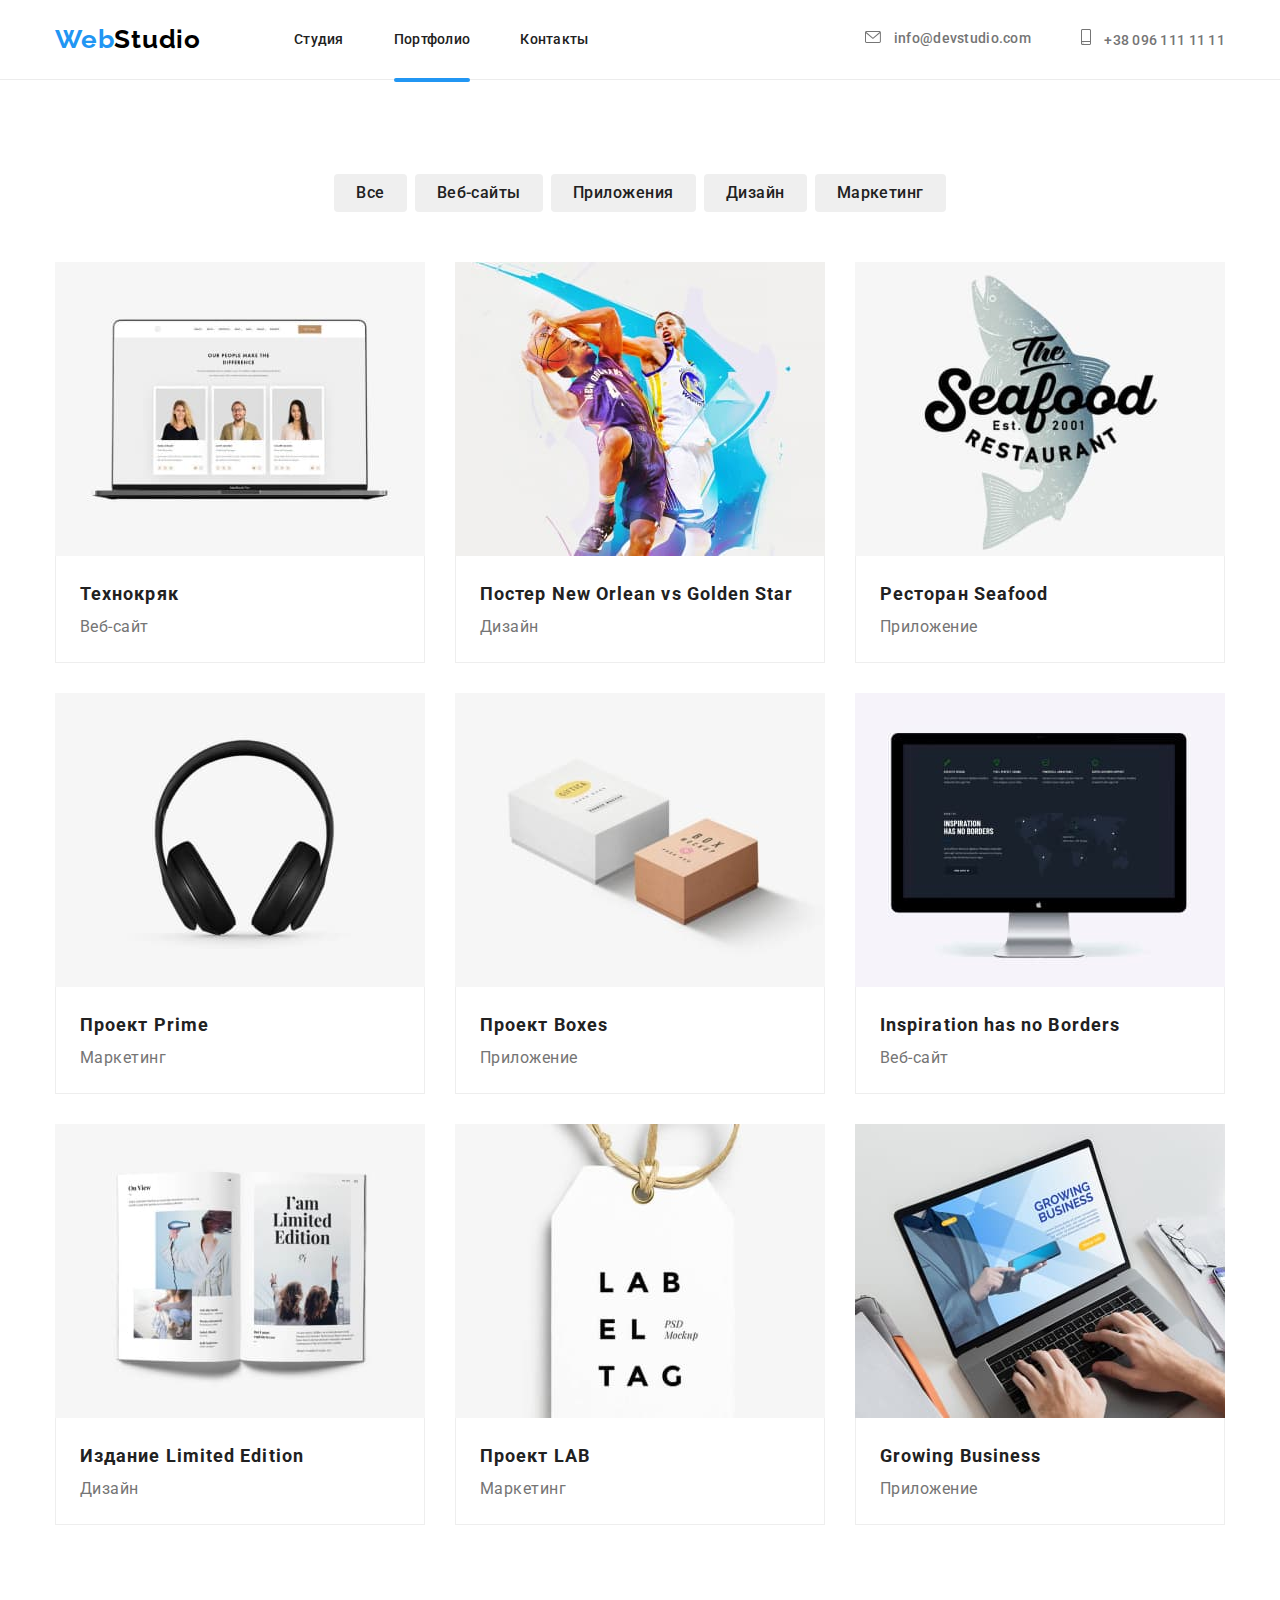
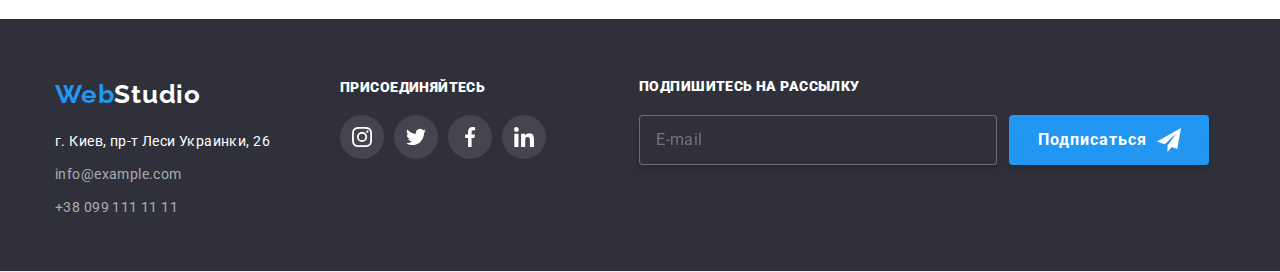
==== portfolio.html @ f4b1c661 "Initial commit" ====
<!DOCTYPE html>
<html lang="ru">
  <head>
    <meta charset="UTF-8" />
    <meta http-equiv="X-UA-Compatible" content="IE=edge" />
    <meta name="viewport" content="width=device-width, initial-scale=1.0" />
    <title>WebStudio | Наши Проекты</title>
    <link
      rel="stylesheet"
      href="https://cdnjs.cloudflare.com/ajax/libs/modern-normalize/1.1.0/modern-normalize.min.css"
    />
    <link rel="preconnect" href="https://fonts.googleapis.com" />
    <link rel="preconnect" href="https://fonts.gstatic.com" crossorigin />
    <link
    href="https://fonts.googleapis.com/css2?family=Raleway:wght@700&family=Roboto:wght@400;500;700;900&display=swap"
    rel="stylesheet"
    />
    <link rel="stylesheet" href="./css/styles.css" />
    <link rel="stylesheet" href="./css/main.min.css" />
  </head>

  <body>
    <header class="section header">
      <div class="container top-header-nav">
        <nav class="header-nav">
          <a href="/" class="logo-black link-item"> <span class="logo-accent">Web</span>Studio</a>
          <ul class="section list header-nav-list">
            <li class="nav-list-item">
              <a href="./index.html" class="nav-list-item-link link-item">Студия</a>
            </li>
            <li class="nav-list-item">
              <a href="./portfolio.html" class="nav-list-item-link link-item current">Портфолио</a>
            </li>
            <li class="nav-list-item">
              <a href="" class="nav-list-item-link link-item">Контакты</a>
            </li>
          </ul>
        </nav>
        <ul class="list header-contact-list">
          <li class="header-contact-list-item">
            <a href="mailto:info@devstudio.com" class="link-item header-contact-info">
              <svg class="header-icon mail" width="16" height="12">
                <use href="./images/icons.svg#icon-mail"></use>
              </svg>
              info@devstudio.com</a
            >
          </li>
          <li class="header-contact-list-item">
            <a href="tel:+380961111111" class="link-item header-contact-info"
              ><svg class="header-icon mail" width="10" height="16">
                <use href="./images/icons.svg#icon-phone"></use>
              </svg>
              +38 096 111 11 11</a
            >
          </li>
        </ul>
      </div>
    </header>

    <main>
      <section class="section portfolio">
        <div class="container">
          <h1 hidden>Наши проекты</h1>
          <ul class="list portfolio-btns-list">
            <li class="portfolio-btns-list-item">
              <button type="button" class="link-item portfolio-bts">Все</button>
            </li>
            <li class="portfolio-btns-list-item">
              <button type="button" class="link-item portfolio-bts">Веб-сайты</button>
            </li>
            <li class="portfolio-btns-list-item">
              <button type="button" class="link-item portfolio-bts">Приложения</button>
            </li>
            <li class="portfolio-btns-list-item">
              <button type="button" class="link-item portfolio-bts">Дизайн</button>
            </li>
            <li class="portfolio-btns-list-item">
              <button type="button" class="link-item portfolio-bts">Маркетинг</button>
            </li>
          </ul>
          <ul class="list portfolio-list">
            <li class="portfolio-list-item">
              <a href="">
                <div class="portfolio-customer-img-container">
                  <img
                    src="./images/portfolio-image/img1.jpg"
                    alt="Веб сайт Технокряк"
                    width="370"
                  />
                  <p class="portfolio-about-customer">
                    Ресурс предлагает комплексные предложения с разным уровнем функционала и
                    сервисов. Все это позволит посетителю получить исчерпывающие сведения о компании
                    или частном лице.
                  </p>
                </div>
                <div class="portfolio-list-text">
                  <p class="portfolio-card-title">Технокряк</p>
                  <p class="portfolio-card-item">Веб-сайт</p>
                </div>
              </a>
            </li>
            <li class="portfolio-list-item">
              <a href="">
                <div class="portfolio-customer-img-container">
                  <img src="./images/portfolio-image/img2.jpg" alt="Дизайн постера" width="370" />
                  <p class="portfolio-about-customer">
                    Lorem ipsum dolor sit amet consectetur adipisicing elit. Fugiat dolorum nesciunt
                    repellendus ex modi laboriosam?
                  </p>
                </div>
                <div class="portfolio-list-text">
                  <p class="portfolio-card-title">Постер New Orlean vs Golden Star</p>
                  <p class="portfolio-card-item">Дизайн</p>
                </div>
              </a>
            </li>
            <li class="portfolio-list-item">
              <a href="">
                <div class="portfolio-customer-img-container">
                  <img
                    src="./images/portfolio-image/img3.jpg"
                    alt="Приложение Seafood"
                    width="370"
                  />
                  <p class="portfolio-about-customer">
                    Lorem ipsum dolor sit amet consectetur adipisicing elit. Fugiat dolorum nesciunt
                    repellendus ex modi laboriosam?
                  </p>
                </div>
                <div class="portfolio-list-text">
                  <p class="portfolio-card-title">Ресторан Seafood</p>
                  <p class="portfolio-card-item">Приложение</p>
                </div>
              </a>
            </li>
            <li class="portfolio-list-item">
              <a href="">
                <div class="portfolio-customer-img-container">
                  <img
                    src="./images/portfolio-image/img4.jpg"
                    alt="Маркетинговое решение для Prime"
                    width="370"
                  />
                  <p class="portfolio-about-customer">
                    Lorem ipsum dolor sit amet consectetur adipisicing elit. Fugiat dolorum nesciunt
                    repellendus ex modi laboriosam?
                  </p>
                </div>
                <div class="portfolio-list-text">
                  <p class="portfolio-card-title">Проект Prime</p>
                  <p class="portfolio-card-item">Маркетинг</p>
                </div>
              </a>
            </li>
            <li class="portfolio-list-item">
              <a href="">
                <div class="portfolio-customer-img-container">
                  <img
                    src="./images/portfolio-image/img5.jpg"
                    alt="Приложение для Boxes"
                    width="370"
                  />
                  <p class="portfolio-about-customer">
                    Lorem ipsum dolor sit amet consectetur adipisicing elit. Fugiat dolorum nesciunt
                    repellendus ex modi laboriosam?
                  </p>
                </div>
                <div class="portfolio-list-text">
                  <p class="portfolio-card-title">Проект Boxes</p>
                  <p class="portfolio-card-item">Приложение</p>
                </div>
              </a>
            </li>
            <li class="portfolio-list-item">
              <a href="">
                <div class="portfolio-customer-img-container">
                  <img
                    src="./images/portfolio-image/img6.jpg"
                    alt="Веб сайт Inspiration has no Borders"
                    width="370"
                  />
                  <p class="portfolio-about-customer">
                    Lorem ipsum dolor sit amet consectetur adipisicing elit. Fugiat dolorum nesciunt
                    repellendus ex modi laboriosam?
                  </p>
                </div>
                <div class="portfolio-list-text">
                  <p class="portfolio-card-title">Inspiration has no Borders</p>
                  <p class="portfolio-card-item">Веб-сайт</p>
                </div>
              </a>
            </li>
            <li class="portfolio-list-item">
              <a href="">
                <div class="portfolio-customer-img-container">
                  <img src="./images/portfolio-image/img7.jpg" alt="Пример дизайна" width="370" />
                  <p class="portfolio-about-customer">
                    Lorem ipsum dolor sit amet consectetur adipisicing elit. Fugiat dolorum nesciunt
                    repellendus ex modi laboriosam?
                  </p>
                </div>
                <div class="portfolio-list-text">
                  <p class="portfolio-card-title">Издание Limited Edition</p>
                  <p class="portfolio-card-item">Дизайн</p>
                </div>
              </a>
            </li>
            <li class="portfolio-list-item">
              <a href="">
                <div class="portfolio-customer-img-container">
                  <img
                    src="./images/portfolio-image/img8.jpg"
                    alt="Маркетинговое решение для LAB"
                    width="370"
                  />
                  <p class="portfolio-about-customer">
                    Lorem ipsum dolor sit amet consectetur adipisicing elit. Fugiat dolorum nesciunt
                    repellendus ex modi laboriosam?
                  </p>
                </div>
                <div class="portfolio-list-text">
                  <p class="portfolio-card-title">Проект LAB</p>
                  <p class="portfolio-card-item">Маркетинг</p>
                </div>
              </a>
            </li>
            <li class="portfolio-list-item">
              <a href="">
                <div class="portfolio-customer-img-container">
                  <img
                    src="./images/portfolio-image/img9.jpg"
                    alt="Образец приложения Growing Business"
                    width="370"
                  />
                  <p class="portfolio-about-customer">
                    Lorem ipsum dolor sit amet consectetur adipisicing elit. Fugiat dolorum nesciunt
                    repellendus ex modi laboriosam?
                  </p>
                </div>
                <div class="portfolio-list-text">
                  <p class="portfolio-card-title">Growing Business</p>
                  <p class="portfolio-card-item">Приложение</p>
                </div>
              </a>
            </li>
          </ul>
        </div>
      </section>
    </main>

    <footer class="section hero-footer-bgc footer">
      <div class="container">
        <div class="footer-top-container">
          <div class="footer-adress-container">
            <a href="./index.html" class="logo-white link-item">
              <span class="logo-accent">Web</span>Studio</a
            >
            <address>
              <ul class="list footer-list">
                <li class="footer-list-item">
                  <a href="https://goo.gl/maps/qaQWtetsvkvFNspj7" class="link-item footer-adress"
                    >г. Киев, пр-т Леси Украинки, 26</a
                  >
                </li>
                <li class="footer-list-item">
                  <a href="mailto:info@example.com" class="link-item footer-contact-info"
                    >info@example.com</a
                  >
                </li>
                <li class="footer-list-item">
                  <a href="tel:++380991111111" class="link-item footer-contact-info"
                    >+38 099 111 11 11</a
                  >
                </li>
              </ul>
            </address>
          </div>
          <div class="footer-social-container">
            <p class="join-us"><strong>Присоединяйтесь</strong></p>
            <ul class="footer-social-link-list">
              <li class="list footer-social">
                <a href=""
                  ><svg class="footer-social-icon" width="20" height="20">
                    <use href="./images/icons.svg#icon-instagram"></use>
                  </svg>
                </a>
              </li>
              <li class="list footer-social">
                <a href=""
                  ><svg class="footer-social-icon" width="20" height="20">
                    <use href="./images/icons.svg#icon-twitter"></use>
                  </svg>
                </a>
              </li>
              <li class="list footer-social">
                <a href=""
                  ><svg class="footer-social-icon" width="20" height="20">
                    <use href="./images/icons.svg#icon-facebook"></use>
                  </svg>
                </a>
              </li>
              <li class="list footer-social">
                <a href=""
                  ><svg class="footer-social-icon" width="20" height="20">
                    <use href="./images/icons.svg#icon-linkedin"></use>
                  </svg>
                </a>
              </li>
            </ul>
          </div>
          <div class="subscribe-container">
            <p class="subscribe-text"><strong>Подпишитесь на рассылку</strong></p>
            <form class="subscribe-form">
              <label for="email"></label>
              <input
                type="email"
                id="email"
                name="email"
                class="email-input"
                autocomplete="on"
                novalidate
                placeholder="E-mail"
              />
              <div class="send-container">
                <button type="submit" class="submit-btn">Подписаться</button>
                <svg width="24" height="24" class="icon-send">
                  <use href="./images/icons.svg#icon-send"></use>
                </svg>
              </div>
            </form>
          </div>
        </div>
      </div>
    </footer>
  </body>
</html>
---- css/styles.css ----
/* палитра цветов */
/* основной светло черный #757575
    черный для заголовков #212121
    акцентный синий #2196F3
    белый #FFFFFF
    Полупрозрачные контакты rgba(255, 255, 255, 0.6)        #FFFFFF99
    hover главной кнопки #188CE8
    hero bgc #2F303A
    Наша корманда bgc #F5F4FA
    */

/* :root {
    --main-color: #757575;
    --secondary-color: #ffffff;
    --section-color: #212121;
    --accent-color: #2196f3;
    --black-color: #000000;
    --footer-contact-color: rgba(255, 255, 255, 0.6);
    --bgc-semiblack: #2f303a;
    --icons-grey: #AFB1B8;
} */

/* h1,
h2,
h3,
h4,
h5,
h6,
ul,
li,
p,
img {
    margin: 0;
    padding: 0;
}

img {
    display: block;
    max-width: 100%;
    height: auto;
}

a {
    text-decoration: none;
}

.list {
    list-style: none;
}

.link-item {
    text-decoration: none;
} */


/* body {
    color: var(--main-color);
    background-color: #ffffff;
    font-family: 'Roboto';
    font-size: 14px;

}


.container {
    width: 1200px;
    padding: 0 15px;
    margin: 0 auto;
} */

/* .logo-accent {
    color: var(--accent-color);
    font-family: 'Raleway';
    font-weight: 700;
    line-height: 1.19;
    letter-spacing: 0.03em;
    font-size: 26px;
}

.logo-black {
    font-family: 'Raleway';
    color: var(--black-color);
    font-weight: 700;
    font-size: 26px;
    line-height: 1.19;
    letter-spacing: 0.03em;
}

.logo-white {
    color: var(--secondary-color);
    font-family: 'Raleway';
    font-weight: 700;
    font-size: 26px;
    line-height: 1.19;
    letter-spacing: 0.03em;
} */



/* .header {
    padding: 24px 0;
    border-bottom: 1px solid #ECECEC;
    margin-left: auto;
    margin-right: auto;
} */

/* .top-header-nav {
    display: flex;
    justify-content: space-between;
    align-items: center;

}

.header-nav {
    display: flex;
    align-items: center;
}

.header-nav-list {
    display: flex;
    margin-left: 93px;
    position: relative;

}

.nav-list-item:not(:first-child) {
    margin-left: 50px;
}

.nav-list-item {
    position: relative;

} */

/* .current::after {
    content: '';
    background: #2196F3;
    border-radius: 2px;
    display: block;
    width: 100%;
    height: 4px;
    position: absolute;
    bottom: -200%;

} */

/* .nav-list-item-link {
    font-weight: 500;
    line-height: 1.14;
    letter-spacing: 0.02em;
    color: var(--section-color);
    padding-top: 32px;
    padding-bottom: 32px;

    transition-property: color;
    transition-duration: 250ms;
    transition-timing-function: cubic-bezier(0.4, 0, 0.2, 1);
}



.nav-list-item-link:hover,
.nav-list-item-link:focus {
    color: var(--accent-color);
} */

/* .header-contact-list {
    display: flex;
}

.header-contact-list-item:not(:first-child) {
    margin-left: 50px;
}


.header-contact-info {
    color: var(--main-color);
    font-weight: 500;
    font-size: 14px;
    line-height: 1.42;
    letter-spacing: 0.02em;
    transition-property: color;
    transition-duration: 250ms;
    transition-timing-function: cubic-bezier(0.4, 0, 0.2, 1);

}


.header-icon {
    margin-right: 10px;
    fill: var(--main-color);
    transition-property: fill;
    transition-duration: 250ms;
    transition-timing-function: cubic-bezier(0.4, 0, 0.2, 1);
}

.header-contact-info:hover,
.header-contact-info:focus {
    color: var(--accent-color);
}

.header-contact-info:hover .header-icon,
.header-contact-info:focus .header-icon {
    fill: var(--accent-color);
} */




/* .footer {
    padding: 60px 0;
    border-bottom: 1px solid #ECECEC;
    margin-left: auto;
    margin-right: auto;
    background-color: var(--bgc-semiblack);
} */

/* .footer-top-container {
    display: flex;

} */


/* .footer-list {
    height: 81px;
    display: flex;
    flex-direction: column;
    justify-content: space-evenly;
    margin-top: 20px;
}

.footer-list-item {
    margin-bottom: 9px;
}

.footer-list-item:last-child {
    margin-bottom: 0;
}

.footer-contact-info {
    color: var(--footer-contact-color);
    line-height: 1.71;
    letter-spacing: 0.03em;
    font-style: normal;
    transition-property: color;
    transition-duration: 250ms;
    transition-timing-function: cubic-bezier(0.4, 0, 0.2, 1);
}

.footer-contact-info:hover,
.footer-contact-info:focus {
    color: var(--accent-color);
    font-style: normal;
}

.footer-adress {
    color: var(--secondary-color);
    line-height: 1.71;
    letter-spacing: 0.03em;
    font-style: normal;
} */



/* .footer-social-container {
    margin-left: 70px;
    display: flex;
    max-height: 80px;
    flex-direction: column;
    justify-content: center;

}

.join-us {
    font-weight: 700;
    font-size: 14px;
    line-height: 16px;
    letter-spacing: 0.03em;
    text-transform: uppercase;
    color: var(--secondary-color);
    margin-bottom: 20px;
}

.footer-social-link-list {
    display: flex;

}

.footer-social {
    margin-right: 10px;
    border-radius: 50%;
    background-color: rgba(255, 255, 255, 0.1);

}

.footer-social:last-child {
    margin-right: 0;
}


.footer-social>a:hover,
.footer-social>a:focus {
    background-color: var(--accent-color);
}

.footer-social>a {
    width: 44px;
    height: 44px;
    display: flex;
    align-items: center;
    justify-content: center;
    border-radius: 50%;
    transition-property: background-color;
    transition-duration: 250ms;
    transition-timing-function: cubic-bezier(0.4, 0, 0.2, 1);
}

.footer-social-icon {
    fill: #ffffff;

} */

/* .subscribe-container {
    margin-left: 93px;

}

.subscribe-text {
    font-weight: 700;
    font-size: 14px;
    line-height: 1.14;
    letter-spacing: 0.03em;
    text-transform: uppercase;
    color: #FFFFFF;
    margin-bottom: 20px;
}


.subscribe-form {
    display: flex;
}


.email-input {
    width: 358px;
    height: 50px;
    padding: 15px 16px;

    border: 1px solid rgba(255, 255, 255, 0.3);
    filter: drop-shadow(0px 4px 4px rgba(0, 0, 0, 0.15));
    border-radius: 4px;
    background-color: #2F303A;

    font-weight: 400;
    font-size: 16px;
    line-height: 1.25;
    display: flex;
    align-items: center;
    letter-spacing: 0.03em;

    color: rgba(255, 255, 255, 0.6);
}

.send-container {
    position: relative;
    margin-left: 12px;
}

.submit-btn {
    width: 200px;
    height: 50px;
    padding: 10px 29px;

    font-weight: 700;
    font-size: 16px;
    line-height: 1.88;
    display: flex;
    align-items: center;
    text-align: center;
    letter-spacing: 0.06em;
    color: #FFFFFF;
    background: #2196F3;
    box-shadow: 0px 4px 4px rgba(0, 0, 0, 0.15);
    border-radius: 4px;
    border: none;
    cursor: pointer;


}

.icon-send {
    position: absolute;
    bottom: 13px;
    right: 28px;
} */




/* Hero section */




/* .hero {
    padding: 200px 0;
    text-align: center;
    background-image: linear-gradient(to bottom, rgba(47, 48, 58, 0.4), rgba(47, 48, 58, 0.4)), url(../images/hero-bg-img.jpg);
    background-repeat: no-repeat;
    background-position: center;
    background-size: cover;
    max-width: 1600px;
    margin-left: auto;
    margin-right: auto;
    background-color: var(--bgc-semiblack);
}

.hero-title {
    max-width: 696px;
    margin: 0 auto;
    color: var(--secondary-color);
    font-weight: 900;
    font-size: 44px;
    line-height: 1.36;
    letter-spacing: 0.06em;
    text-transform: uppercase;
    margin-bottom: 30px;


} */

/* .hero-btn {
    font-family: inherit;
    font-weight: 700;
    font-size: 16px;
    line-height: 1.88;
    display: inline-block;
    letter-spacing: 0.06em;
    color: var(--secondary-color);
    background-color: var(--accent-color);
    cursor: pointer;
    box-shadow: 0px 4px 4px rgba(0, 0, 0, 0.15);
    border-radius: 4px;
    padding: 10px 32px;
    min-width: 200px;
    height: 50px;
    border: 1px solid transparent;
    transition-property: background-color;
    transition-duration: 250ms;
    transition-timing-function: cubic-bezier(0.4, 0, 0.2, 1);

}

.hero-btn:hover,
.hero-btn:focus {
    background-color: #188CE8;
} */




/* FEATURES */




/* .features {
    padding-top: 94px;
    padding-bottom: 94px;

} */

/* .features__list {
    display: flex;

}

.features__item {
    flex-basis: 270px;
    margin-right: 30px;
    margin-left: 0;

}

.features__item:last-child {
    margin-right: 0;
}

.features__item::before {
    content: "";
    display: block;
    height: 120px;
    width: 270px;
    background-color: #F5F4FA;
    border-radius: 4px;
    background-position: center;
    background-repeat: no-repeat;
    margin-bottom: 30px;

}

.features__item:nth-of-type(1)::before {
    background-image: url(../images/features-icons/antenna.svg);

}

.features__item:nth-of-type(2)::before {
    background-image: url(../images/features-icons/clock.svg);

}

.features__item:nth-of-type(3)::before {
    background-image: url(../images/features-icons/diagram.svg);

}

.features__item:nth-of-type(4)::before {
    background-image: url(../images/features-icons/astronaut.svg);

}



.features__title {
    font-weight: 700;
    font-size: 14px;
    line-height: 1.14;
    letter-spacing: 0.03em;
    text-transform: uppercase;
    color: var(--section-color);
    margin-bottom: 10px;
}

.features__text {
    font-size: 14px;
    line-height: 1.71;
    letter-spacing: 0.03em;
    color: var(--main-color);
} */




/*  J O B S  */



/* .jobs {
    padding-bottom: 94px;

} */

/* .jobs__title {
    color: var(--section-color);
    font-weight: 700;
    font-size: 36px;
    line-height: 1.17;
    text-align: center;
    letter-spacing: 0.03em;
    margin-bottom: 50px;

}

.jobs__list {
    display: flex;
    margin-right: -30px;

}

.jobs__item {
    flex-basis: calc(100% / 3 - 30px);
    margin-right: 30px;
    position: relative;

}


.jobs__text {
    position: absolute;
    bottom: 0;

    display: flex;
    align-items: center;
    justify-content: center;
    width: 370px;
    height: 70px;
    background-color: rgba(47, 48, 58, 0.8);

    font-weight: 700;
    font-size: 14px;
    line-height: 1.14;
    text-align: center;
    letter-spacing: 0.03em;
    text-transform: uppercase;
    color: var(--secondary-color);

} */



/* T E A M */




/* .team {
    padding: 94px 0;
    margin-left: auto;
    margin-right: auto;
    background-color: #F5F4FA;
}

.team__title {
    color: var(--section-color);
    font-weight: 700;
    font-size: 36px;
    line-height: 1.17;
    text-align: center;
    letter-spacing: 0.03em;
    margin-bottom: 50px;

}

.team__list {
    display: flex;
    margin-right: -30px;
}

.team__item {
    flex-basis: calc(100% / 4 - 30px);
    margin-right: 30px;

}

.team-card {
    background: var(--secondary-color);
    box-shadow: 0px 1px 3px rgba(0, 0, 0, 0.12), 0px 1px 1px rgba(0, 0, 0, 0.14), 0px 2px 1px rgba(0, 0, 0, 0.2);
    border-radius: 0px 0px 4px 4px;
}

.team-card__text {
    background: var(--secondary-color);
    padding: 30px 0;
}


.team-card__title {
    color: var(--section-color);
    font-weight: 500;
    font-size: 16px;
    line-height: 1.19;
    text-align: center;
    letter-spacing: 0.03em;
    margin-bottom: 10px;

}

.team-card__prof {
    font-size: 16px;
    line-height: 1.19;
    text-align: center;
    letter-spacing: 0.03em;
    color: var(--main-color);
    margin-bottom: 16px;
}



.team-card__list {
    display: flex;
    justify-content: center;

}

.team-card__item {
    margin-right: 10px;

}

.team-card__link {
    width: 44px;
    height: 44px;
    display: flex;
    align-items: center;
    justify-content: center;
    border-radius: 50%;
    transition-property: background-color;
    transition-duration: 250ms;
    transition-timing-function: cubic-bezier(0.4, 0, 0.2, 1);
}

.team-card__item:last-child {
    margin-right: 0;
}

.team-card__link:hover,
.team-card__link:focus {
    background-color: var(--accent-color);
}

.team-card__link:hover .team-card__icon,
.team-card__link:focus .team-card__icon {
    fill: #ffffff;
}

.team-card__icon {
    fill: var(--icons-grey);
    transition-property: fill;
    transition-duration: 250ms;
    transition-timing-function: cubic-bezier(0.4, 0, 0.2, 1);

} */




/* C L I E N T S */



/* .clients {
    text-align: center;
    padding-top: 94px;
    padding-bottom: 94px;
}

.clients__title {
    font-weight: 700;
    font-size: 36px;
    line-height: 1.17;
    text-align: center;
    letter-spacing: 0.03em;
    color: var(--section-color);
    margin-bottom: 50px;
}

.clients__list {
    display: flex;
    margin-right: -30px;
}


.clients__item {
    display: flex;
    flex-basis: calc(100% / 6 - 30px);
    margin-right: 30px;
    height: 92px;

}

.clients__link {

    height: 100%;
    width: 100%;
    border: 1px solid #AFB1B8;
    border-radius: 4px;
    display: flex;
    align-items: center;
    justify-content: center;
    transition-property: border;
    transition-duration: 250ms;
    transition-timing-function: cubic-bezier(0.4, 0, 0.2, 1);
}

.client__icon {
    fill: var(--icons-grey);
    transition-property: fill;
    transition-duration: 250ms;
    transition-timing-function: cubic-bezier(0.4, 0, 0.2, 1);
}

.clients__link:hover .client__icon,
.clients__link:focus .client__icon {
    fill: var(--accent-color);
}

.clients__link:hover,
.clients__link:focus {
    border: 1px solid var(--accent-color);
} */





/* P O R T F O L I O  */





/* .portfolio-bts {
    font-family: inherit;
    font-weight: 500;
    font-size: 16px;
    line-height: 1.62;
    text-align: center;
    letter-spacing: 0.03em;
    color: var(--section-color);
    cursor: pointer;
    padding: 6px 22px;
    border: transparent;
    border-radius: 4px;
    transition-property: background-color, color, box-shadow;
    transition-duration: 250ms;
    transition-timing-function: cubic-bezier(0.4, 0, 0.2, 1);

}


.portfolio-bts:hover,
.portfolio-bts:focus {
    background-color: var(--accent-color);
    box-shadow: 0px 3px 1px rgba(0, 0, 0, 0.1), 0px 1px 2px rgba(0, 0, 0, 0.08), 0px 2px 2px rgba(0, 0, 0, 0.12);
    border-radius: 4px;
    color: var(--secondary-color);
}

.portfolio-card-title {
    font-weight: 700;
    font-size: 18px;
    line-height: 2.0;
    letter-spacing: 0.06em;
    color: var(--section-color);
    text-decoration: none;
}

.portfolio-card-item {
    font-size: 16px;
    line-height: 1.88;
    letter-spacing: 0.03em;
    color: var(--main-color);
    text-decoration: none;

}

.portfolio {
    padding: 94px 0;
}

.portfolio-btns-list {
    display: flex;
    justify-content: center;
    margin-bottom: 50px;
}

.portfolio-btns-list-item {

    margin-left: 8px;
}

.portfolio-btns-list-item:first-child {
    margin-left: 0;
}

.portfolio-list {
    display: flex;
    flex-wrap: wrap;
    margin-left: -30px;

}


.portfolio-list-item {

    flex-basis: calc(100% / 3 - 30px);
    margin-left: 30px;
    margin-bottom: 30px;
    transition-property: box-shadow;
    transition-duration: 250ms;
    transition-timing-function: cubic-bezier(0.4, 0, 0.2, 1);

}

.portfolio-list-item:nth-last-child(-n + 3) {
    margin-bottom: 0;
}

.portfolio-list-item:hover,
.portfolio-list-item:focus {
    box-shadow: 0px 1px 1px rgba(0, 0, 0, 0.12), 0px 4px 4px rgba(0, 0, 0, 0.06), 1px 4px 6px rgba(0, 0, 0, 0.16);

}

.portfolio-list-text {
    padding: 20px 24px;
    border: 1px solid #EEEEEE;
    border-top: transparent;

}


.portfolio-customer-img-container {
    position: relative;
    overflow: hidden;

}

.portfolio-about-customer {
    width: 100%;
    height: 100%;
    font-size: 18px;
    line-height: 1.56;
    letter-spacing: 0.03em;
    color: var(--secondary-color);
    background-color: rgba(33, 150, 243, 0.9);

    position: absolute;
    top: 0;
    left: 0;
    padding: 63px 24px;
    opacity: 0;
    overflow: auto;

    transform: translateY(100%);
    transition-property: transform, opacity;
    transition-duration: 250ms;
    transition-timing-function: cubic-bezier(0.4, 0, 0.2, 1);

}


.portfolio-list-item:hover .portfolio-about-customer,
.portfolio-list-item:focus .portfolio-about-customer {
    transform: translateY(0%);
    opacity: 1;
} */





/*        BACKDROP + MODAL         */


/* .backdrop {
    position: fixed;
    top: 0;
    left: 0;
    width: 100%;
    height: 100%;
    background-color: rgba(0, 0, 0, 0.2);
    transition-property: all;
    transition-duration: 550ms;
    transition-timing-function: cubic-bezier(0.4, 0, 0.2, 1);


}

.backdrop.is-hidden {
    opacity: 0;
    pointer-events: none;
}


.modal {
    position: absolute;
    top: 50%;
    left: 50%;
    transform: translate(-50%, -50%);
    width: 528px;
    height: 581px;
    background-color: #fff;
    box-shadow: 0px 1px 3px rgba(0, 0, 0, 0.12), 0px 1px 1px rgba(0, 0, 0, 0.14), 0px 2px 1px rgba(0, 0, 0, 0.2);
    border-radius: 4px;
    padding: 40px;
    text-align: center;



}

.modal>form {
    text-align: left;
}

.close-btn {
    position: absolute;
    top: 8px;
    right: 8px;

    width: 30px;
    height: 30px;
    display: flex;
    align-items: center;
    justify-content: center;
    cursor: pointer;

    background-color: #fff;
    box-shadow: 0px 1px 3px rgba(0, 0, 0, 0.12), 0px 1px 1px rgba(0, 0, 0, 0.14), 0px 2px 1px rgba(0, 0, 0, 0.2);
    border-radius: 50%;
    border: 1px solid rgba(0, 0, 0, 0.1);
}

.close-btn-icon {

    transition-property: fill;
    transition-duration: 250ms;
    transition-timing-function: cubic-bezier(0.4, 0, 0.2, 1);
}


.close-btn:hover .close-btn-icon,
.close-btn:focus .close-btn-icon {
    fill: var(--accent-color);
}

textarea {
    resize: none;
}

.modal-title {
    font-weight: 700;
    font-size: 20px;
    line-height: 1.15;
    text-align: center;
    letter-spacing: 0.03em;
    color: var(--section-color);
    padding-bottom: 12px;
}

.modal-list {
    position: relative;
    margin-bottom: 10px;
    display: block;

    font-weight: 400;
    font-size: 12px;
    line-height: 1.17;
    letter-spacing: 0.01em;
    color: #757575;
}

.modal-list:last-of-type {
    margin-bottom: 0;
}

.modal-list>label {
    margin-bottom: 4px;
    display: block;
}

.icon-pos {
    display: block;
    position: relative;
    margin-top: 4px;
    height: 40px;
    border: 1px solid rgba(33, 33, 33, 0.2);
    border-radius: 4px;

}


.modal-list input,
.modal-list textarea {
    width: 100%;

    border: 1px solid rgba(33, 33, 33, 0.2);
    border-radius: 4px;

    transition-property: border-color;
    transition-duration: 250ms;
    transition-timing-function: cubic-bezier(0.4, 0, 0.2, 1);
}


.modal-list input {
    height: 40px;
    padding-left: 42px;
    padding-bottom: 12px;
    padding-right: 12px;
    padding-top: 12px;

}

.modal-list textarea {
    height: 120px;
    padding: 12px 16px;


}

.comment-text::placeholder {
    font-weight: 400;
    font-size: 12px;
    line-height: 1.67;
    letter-spacing: 0.01em;
    color: rgba(117, 117, 117, 0.5);

}

.accept {
    margin-bottom: 30px;
    margin-top: 20px;
}

.accept-form {
    width: 100%;
    display: inline-flex;
    align-items: center;
    justify-content: flex-end;

}

.accept-text {
    margin-left: 7px;

    font-weight: 400;
    font-size: 14px;
    line-height: 1.71;
    letter-spacing: 0.03em;
    color: var(--main-color);
}

.accept-text a {
    text-decoration-line: underline;
    color: var(--accent-color);
}


.license-checkbox {
    -webkit-appearance: none;
    -moz-appearance: none;
    appearance: none
}

.license-checkbox:checked+.chechbox-icon-place {
    background-image: url(../images/icon-check.svg);
    outline: none;
    background-size: cover;
}



.chechbox-icon-place {
    display: inline-flex;
    width: 16px;
    height: 15px;

    outline: 2px solid var(--section-color);
    outline-offset: -2px;
    border-radius: 2px;
}



.modal-submit-btn {

    width: 200px;
    height: 50px;
    margin: 0 auto;

    font-weight: 700;
    font-size: 16px;
    line-height: 1.88;
    letter-spacing: 0.06em;
    color: #FFFFFF;

    display: flex;
    align-items: center;
    justify-content: center;


    background-color: var(--accent-color);
    box-shadow: 0px 4px 4px rgba(0, 0, 0, 0.15);
    border-radius: 4px;
    border-color: transparent;

    transition-property: background-color;
    transition-duration: 250ms;
    transition-timing-function: cubic-bezier(0.4, 0, 0.2, 1);

}

.modal-submit-btn:hover,
.modal-submit-btn:focus {
    background-color: #188CE8;
}



.modal-icon {
    position: absolute;
    display: block;
    top: 50%;
    transform: translateY(-50%);
    left: 12px;
    width: 18px;
    height: 18px;

    transition-property: fill;
    transition-duration: 250ms;
    transition-timing-function: cubic-bezier(0.4, 0, 0.2, 1);


}

.modal-list input:focus+.modal-icon,
.modal-list input:active+.modal-icon {
    fill: var(--accent-color);


}

.modal-list input:focus,
.modal-list input:active {
    border: 1px solid var(--accent-color);
    outline: none;

}

.modal-list>textarea:focus,
.modal-list>textarea:active {
    border: 1px solid var(--accent-color);
    outline: none;

} */
---- css/main.min.css ----
h1,h2,h3,h4,h5,h6,ul,li,p,img{margin:0;padding:0}img{display:block;max-width:100%;height:auto}a{text-decoration:none}.list{list-style:none}.link-item{text-decoration:none}:root{--main-color: #757575;--secondary-color: #ffffff;--section-color: #212121;--accent-color: #2196f3;--black-color: #000000;--footer-contact-color: rgba(255, 255, 255, 0.6);--bgc-semiblack: #2f303a;--icons-grey: #AFB1B8}body{color:var(--main-color);background-color:#fff;font-family:"Roboto";font-size:14px}.container{width:1200px;padding:0 15px;margin:0 auto}.current::after{content:"";background:#2196f3;border-radius:2px;display:block;width:100%;height:4px;position:absolute;bottom:-200%}.logo-accent{color:var(--accent-color);font-family:"Raleway";font-weight:700;line-height:1.19;letter-spacing:.03em;font-size:26px}.logo-black{font-family:"Raleway";color:var(--black-color);font-weight:700;font-size:26px;line-height:1.19;letter-spacing:.03em}.logo-white{color:var(--secondary-color);font-family:"Raleway";font-weight:700;font-size:26px;line-height:1.19;letter-spacing:.03em}.header{padding:24px 0;border-bottom:1px solid #ececec;margin-left:auto;margin-right:auto}.top-header-nav{display:-webkit-box;display:-ms-flexbox;display:flex;-webkit-box-pack:justify;-ms-flex-pack:justify;justify-content:space-between;-webkit-box-align:center;-ms-flex-align:center;align-items:center}.header-nav{display:-webkit-box;display:-ms-flexbox;display:flex;-webkit-box-align:center;-ms-flex-align:center;align-items:center}.header-nav-list{display:-webkit-box;display:-ms-flexbox;display:flex;margin-left:93px;position:relative}.nav-list-item{position:relative}.nav-list-item:not(:first-child){margin-left:50px}.nav-list-item-link{font-weight:500;line-height:1.14;letter-spacing:.02em;color:var(--section-color);padding-top:32px;padding-bottom:32px;-webkit-transition-property:color;transition-property:color;-webkit-transition-duration:250ms;transition-duration:250ms;-webkit-transition-timing-function:cubic-bezier(0.4, 0, 0.2, 1);transition-timing-function:cubic-bezier(0.4, 0, 0.2, 1)}.nav-list-item-link:hover,.nav-list-item-link:focus{color:var(--accent-color)}.header-contact-list{display:-webkit-box;display:-ms-flexbox;display:flex}.header-contact-list-item:not(:first-child){margin-left:50px}.header-contact-info{color:var(--main-color);font-weight:500;font-size:14px;line-height:1.42;letter-spacing:.02em;-webkit-transition-property:color;transition-property:color;-webkit-transition-duration:250ms;transition-duration:250ms;-webkit-transition-timing-function:cubic-bezier(0.4, 0, 0.2, 1);transition-timing-function:cubic-bezier(0.4, 0, 0.2, 1)}.header-icon{margin-right:10px;fill:var(--main-color);-webkit-transition-property:fill;transition-property:fill;-webkit-transition-duration:250ms;transition-duration:250ms;-webkit-transition-timing-function:cubic-bezier(0.4, 0, 0.2, 1);transition-timing-function:cubic-bezier(0.4, 0, 0.2, 1)}.header-contact-info:hover,.header-contact-info:focus{color:var(--accent-color)}.header-contact-info:hover:hover .header-icon,.header-contact-info:hover:focus .header-icon,.header-contact-info:focus:hover .header-icon,.header-contact-info:focus:focus .header-icon{fill:var(--accent-color)}.hero{padding:200px 0;text-align:center;background-image:-webkit-gradient(linear, left top, left bottom, from(rgba(47, 48, 58, 0.4)), to(rgba(47, 48, 58, 0.4))),url(../images/hero-bg-img.jpg);background-image:linear-gradient(to bottom, rgba(47, 48, 58, 0.4), rgba(47, 48, 58, 0.4)),url(../images/hero-bg-img.jpg);background-repeat:no-repeat;background-position:center;background-size:cover;max-width:1600px;margin-left:auto;margin-right:auto;background-color:var(--bgc-semiblack)}.hero-title{max-width:696px;margin:0 auto;color:var(--secondary-color);font-weight:900;font-size:44px;line-height:1.36;letter-spacing:.06em;text-transform:uppercase;margin-bottom:30px}.hero-btn{font-family:inherit;font-weight:700;font-size:16px;line-height:1.88;display:inline-block;letter-spacing:.06em;color:var(--secondary-color);background-color:var(--accent-color);cursor:pointer;-webkit-box-shadow:0px 4px 4px rgba(0,0,0,.15);box-shadow:0px 4px 4px rgba(0,0,0,.15);border-radius:4px;padding:10px 32px;min-width:200px;height:50px;border:1px solid rgba(0,0,0,0);-webkit-transition-property:background-color;transition-property:background-color;-webkit-transition-duration:250ms;transition-duration:250ms;-webkit-transition-timing-function:cubic-bezier(0.4, 0, 0.2, 1);transition-timing-function:cubic-bezier(0.4, 0, 0.2, 1)}.hero-btn:hover,.hero-btn:focus{background-color:#188ce8}.features{padding-top:94px;padding-bottom:94px}.features__list{display:-webkit-box;display:-ms-flexbox;display:flex}.features__item{-ms-flex-preferred-size:270px;flex-basis:270px;margin-right:30px;margin-left:0}.features__item:last-child{margin-right:0}.features__item::before{content:"";display:block;height:120px;width:270px;background-color:#f5f4fa;border-radius:4px;background-position:center;background-repeat:no-repeat;margin-bottom:30px}.features__item:nth-of-type(1)::before{background-image:url(../images/features-icons/antenna.svg)}.features__item:nth-of-type(2)::before{background-image:url(../images/features-icons/clock.svg)}.features__item:nth-of-type(3)::before{background-image:url(../images/features-icons/diagram.svg)}.features__item:nth-of-type(4)::before{background-image:url(../images/features-icons/astronaut.svg)}.features__title{font-weight:700;font-size:14px;line-height:1.14;letter-spacing:.03em;text-transform:uppercase;color:var(--section-color);margin-bottom:10px}.features__text{font-size:14px;line-height:1.71;letter-spacing:.03em;color:var(--main-color)}.jobs{padding-bottom:94px}.jobs__title{color:var(--section-color);font-weight:700;font-size:36px;line-height:1.17;text-align:center;letter-spacing:.03em;margin-bottom:50px}.jobs__list{display:-webkit-box;display:-ms-flexbox;display:flex;margin-right:-30px}.jobs__item{-ms-flex-preferred-size:calc(33.3333333333% - 30px);flex-basis:calc(33.3333333333% - 30px);margin-right:30px;position:relative}.jobs__text{position:absolute;bottom:0;display:-webkit-box;display:-ms-flexbox;display:flex;-webkit-box-align:center;-ms-flex-align:center;align-items:center;-webkit-box-pack:center;-ms-flex-pack:center;justify-content:center;width:370px;height:70px;background-color:rgba(47,48,58,.8);font-weight:700;font-size:14px;line-height:1.14;text-align:center;letter-spacing:.03em;text-transform:uppercase;color:var(--secondary-color)}.team{padding:94px 0;margin-left:auto;margin-right:auto;background-color:#f5f4fa}.team__title{color:var(--section-color);font-weight:700;font-size:36px;line-height:1.17;text-align:center;letter-spacing:.03em;margin-bottom:50px}.team__list{display:-webkit-box;display:-ms-flexbox;display:flex;margin-right:-30px}.team__item{-ms-flex-preferred-size:calc(25% - 30px);flex-basis:calc(25% - 30px);margin-right:30px}.team-card{background:var(--secondary-color);-webkit-box-shadow:0px 1px 3px rgba(0,0,0,.12),0px 1px 1px rgba(0,0,0,.14),0px 2px 1px rgba(0,0,0,.2);box-shadow:0px 1px 3px rgba(0,0,0,.12),0px 1px 1px rgba(0,0,0,.14),0px 2px 1px rgba(0,0,0,.2);border-radius:0px 0px 4px 4px}.team-card__text{background:var(--secondary-color);padding:30px 0}.team-card__title{color:var(--section-color);font-weight:500;font-size:16px;line-height:1.19;text-align:center;letter-spacing:.03em;margin-bottom:10px}.team-card__prof{font-size:16px;line-height:1.19;text-align:center;letter-spacing:.03em;color:var(--main-color);margin-bottom:16px}.team-card__list{display:-webkit-box;display:-ms-flexbox;display:flex;-webkit-box-pack:center;-ms-flex-pack:center;justify-content:center}.team-card__item{margin-right:10px}.team-card__item:last-child{margin-right:0}.team-card__link{width:44px;height:44px;display:-webkit-box;display:-ms-flexbox;display:flex;-webkit-box-align:center;-ms-flex-align:center;align-items:center;-webkit-box-pack:center;-ms-flex-pack:center;justify-content:center;border-radius:50%;-webkit-transition-property:background-color;transition-property:background-color;-webkit-transition-duration:250ms;transition-duration:250ms;-webkit-transition-timing-function:cubic-bezier(0.4, 0, 0.2, 1);transition-timing-function:cubic-bezier(0.4, 0, 0.2, 1)}.team-card__link:hover,.team-card__link:focus{background-color:var(--accent-color)}.team-card__icon{fill:var(--icons-grey);-webkit-transition-property:fill;transition-property:fill;-webkit-transition-duration:250ms;transition-duration:250ms;-webkit-transition-timing-function:cubic-bezier(0.4, 0, 0.2, 1);transition-timing-function:cubic-bezier(0.4, 0, 0.2, 1)}.team-card__link:hover .team-card__icon,.team-card__link:focus .team-card__icon{fill:#fff}.clients{text-align:center;padding-top:94px;padding-bottom:94px}.clients__title{font-weight:700;font-size:36px;line-height:1.17;text-align:center;letter-spacing:.03em;color:var(--section-color);margin-bottom:50px}.clients__list{display:-webkit-box;display:-ms-flexbox;display:flex;margin-right:-30px}.clients__item{display:-webkit-box;display:-ms-flexbox;display:flex;-ms-flex-preferred-size:calc(16.6666666667% - 30px);flex-basis:calc(16.6666666667% - 30px);margin-right:30px;height:92px}.clients__link{height:100%;width:100%;border:1px solid #afb1b8;border-radius:4px;display:-webkit-box;display:-ms-flexbox;display:flex;-webkit-box-align:center;-ms-flex-align:center;align-items:center;-webkit-box-pack:center;-ms-flex-pack:center;justify-content:center;-webkit-transition-property:border;transition-property:border;-webkit-transition-duration:250ms;transition-duration:250ms;-webkit-transition-timing-function:cubic-bezier(0.4, 0, 0.2, 1);transition-timing-function:cubic-bezier(0.4, 0, 0.2, 1)}.clients__link:hover,.clients__link:focus{border:1px solid var(--accent-color)}.client__icon{fill:var(--icons-grey);-webkit-transition-property:fill;transition-property:fill;-webkit-transition-duration:250ms;transition-duration:250ms;-webkit-transition-timing-function:cubic-bezier(0.4, 0, 0.2, 1);transition-timing-function:cubic-bezier(0.4, 0, 0.2, 1)}.clients__link:hover .client__icon,.clients__link:focus .client__icon{fill:var(--accent-color)}.footer{padding:60px 0;border-bottom:1px solid #ececec;margin-left:auto;margin-right:auto;background-color:var(--bgc-semiblack)}.footer-top-container{display:-webkit-box;display:-ms-flexbox;display:flex}.footer-list{height:81px;display:-webkit-box;display:-ms-flexbox;display:flex;-webkit-box-orient:vertical;-webkit-box-direction:normal;-ms-flex-direction:column;flex-direction:column;-webkit-box-pack:space-evenly;-ms-flex-pack:space-evenly;justify-content:space-evenly;margin-top:20px}.footer-list-item{margin-bottom:9px}.footer-list-item:last-child{margin-bottom:0}.footer-contact-info{color:var(--footer-contact-color);line-height:1.71;letter-spacing:.03em;font-style:normal;-webkit-transition-property:color;transition-property:color;-webkit-transition-duration:250ms;transition-duration:250ms;-webkit-transition-timing-function:cubic-bezier(0.4, 0, 0.2, 1);transition-timing-function:cubic-bezier(0.4, 0, 0.2, 1)}.footer-contact-info:hover,.footer-contact-info:focus{color:var(--accent-color);font-style:normal}.footer-adress{color:var(--secondary-color);line-height:1.71;letter-spacing:.03em;font-style:normal}.footer-social-container{margin-left:70px;display:-webkit-box;display:-ms-flexbox;display:flex;max-height:80px;-webkit-box-orient:vertical;-webkit-box-direction:normal;-ms-flex-direction:column;flex-direction:column;-webkit-box-pack:center;-ms-flex-pack:center;justify-content:center}.join-us{font-weight:700;font-size:14px;line-height:16px;letter-spacing:.03em;text-transform:uppercase;color:var(--secondary-color);margin-bottom:20px}.footer-social-link-list{display:-webkit-box;display:-ms-flexbox;display:flex}.footer-social{margin-right:10px;border-radius:50%;background-color:rgba(255,255,255,.1)}.footer-social:last-child{margin-right:0}.footer-social>a:hover,.footer-social>a:focus{background-color:var(--accent-color)}.footer-social>a{width:44px;height:44px;display:-webkit-box;display:-ms-flexbox;display:flex;-webkit-box-align:center;-ms-flex-align:center;align-items:center;-webkit-box-pack:center;-ms-flex-pack:center;justify-content:center;border-radius:50%;-webkit-transition-property:background-color;transition-property:background-color;-webkit-transition-duration:250ms;transition-duration:250ms;-webkit-transition-timing-function:cubic-bezier(0.4, 0, 0.2, 1);transition-timing-function:cubic-bezier(0.4, 0, 0.2, 1)}.footer-social-icon{fill:#fff}.subscribe-container{margin-left:93px}.subscribe-text{font-weight:700;font-size:14px;line-height:1.14;letter-spacing:.03em;text-transform:uppercase;color:#fff;margin-bottom:20px}.subscribe-form{display:-webkit-box;display:-ms-flexbox;display:flex}.email-input{width:358px;height:50px;padding:15px 16px;border:1px solid rgba(255,255,255,.3);-webkit-filter:drop-shadow(0px 4px 4px rgba(0, 0, 0, 0.15));filter:drop-shadow(0px 4px 4px rgba(0, 0, 0, 0.15));border-radius:4px;background-color:#2f303a;font-weight:400;font-size:16px;line-height:1.25;display:-webkit-box;display:-ms-flexbox;display:flex;-webkit-box-align:center;-ms-flex-align:center;align-items:center;letter-spacing:.03em;color:rgba(255,255,255,.6)}.send-container{position:relative;margin-left:12px}.submit-btn{width:200px;height:50px;padding:10px 29px;font-weight:700;font-size:16px;line-height:1.88;display:-webkit-box;display:-ms-flexbox;display:flex;-webkit-box-align:center;-ms-flex-align:center;align-items:center;text-align:center;letter-spacing:.06em;color:#fff;background:#2196f3;-webkit-box-shadow:0px 4px 4px rgba(0,0,0,.15);box-shadow:0px 4px 4px rgba(0,0,0,.15);border-radius:4px;border:none;cursor:pointer}.icon-send{position:absolute;bottom:13px;right:28px}.portfolio{padding:94px 0}.portfolio-btns-list{display:-webkit-box;display:-ms-flexbox;display:flex;-webkit-box-pack:center;-ms-flex-pack:center;justify-content:center;margin-bottom:50px}.portfolio-btns-list-item{margin-left:8px}.portfolio-btns-list-item:first-child{margin-left:0}.portfolio-bts{font-family:inherit;font-weight:500;font-size:16px;line-height:1.62;text-align:center;letter-spacing:.03em;color:var(--section-color);cursor:pointer;padding:6px 22px;border:rgba(0,0,0,0);border-radius:4px;-webkit-transition-property:background-color,color,-webkit-box-shadow;transition-property:background-color,color,-webkit-box-shadow;transition-property:background-color,color,box-shadow;transition-property:background-color,color,box-shadow,-webkit-box-shadow;-webkit-transition-duration:250ms;transition-duration:250ms;-webkit-transition-timing-function:cubic-bezier(0.4, 0, 0.2, 1);transition-timing-function:cubic-bezier(0.4, 0, 0.2, 1)}.portfolio-bts:hover,.portfolio-bts:focus{background-color:var(--accent-color);-webkit-box-shadow:0px 3px 1px rgba(0,0,0,.1),0px 1px 2px rgba(0,0,0,.08),0px 2px 2px rgba(0,0,0,.12);box-shadow:0px 3px 1px rgba(0,0,0,.1),0px 1px 2px rgba(0,0,0,.08),0px 2px 2px rgba(0,0,0,.12);border-radius:4px;color:var(--secondary-color)}.portfolio-card-title{font-weight:700;font-size:18px;line-height:2;letter-spacing:.06em;color:var(--section-color);text-decoration:none}.portfolio-card-item{font-size:16px;line-height:1.88;letter-spacing:.03em;color:var(--main-color);text-decoration:none}.portfolio-list{display:-webkit-box;display:-ms-flexbox;display:flex;-ms-flex-wrap:wrap;flex-wrap:wrap;margin-left:-30px}.portfolio-list-item{-ms-flex-preferred-size:calc(33.3333333333% - 30px);flex-basis:calc(33.3333333333% - 30px);margin-left:30px;margin-bottom:30px;-webkit-transition-property:-webkit-box-shadow;transition-property:-webkit-box-shadow;transition-property:box-shadow;transition-property:box-shadow, -webkit-box-shadow;-webkit-transition-duration:250ms;transition-duration:250ms;-webkit-transition-timing-function:cubic-bezier(0.4, 0, 0.2, 1);transition-timing-function:cubic-bezier(0.4, 0, 0.2, 1)}.portfolio-list-item:nth-last-child(-n+3){margin-bottom:0}.portfolio-list-item:hover,.portfolio-list-item:focus{-webkit-box-shadow:0px 1px 1px rgba(0,0,0,.12),0px 4px 4px rgba(0,0,0,.06),1px 4px 6px rgba(0,0,0,.16);box-shadow:0px 1px 1px rgba(0,0,0,.12),0px 4px 4px rgba(0,0,0,.06),1px 4px 6px rgba(0,0,0,.16)}.portfolio-list-text{padding:20px 24px;border:1px solid #eee;border-top:rgba(0,0,0,0)}.portfolio-customer-img-container{position:relative;overflow:hidden}.portfolio-about-customer{width:100%;height:100%;font-size:18px;line-height:1.56;letter-spacing:.03em;color:var(--secondary-color);background-color:rgba(33,150,243,.9);position:absolute;top:0;left:0;padding:63px 24px;opacity:0;overflow:auto;-webkit-transform:translateY(100%);transform:translateY(100%);-webkit-transition-property:opacity,-webkit-transform;transition-property:opacity,-webkit-transform;transition-property:transform,opacity;transition-property:transform,opacity,-webkit-transform;-webkit-transition-duration:250ms;transition-duration:250ms;-webkit-transition-timing-function:cubic-bezier(0.4, 0, 0.2, 1);transition-timing-function:cubic-bezier(0.4, 0, 0.2, 1)}.portfolio-list-item:hover .portfolio-about-customer,.portfolio-list-item:focus .portfolio-about-customer{-webkit-transform:translateY(0%);transform:translateY(0%);opacity:1}.backdrop{position:fixed;top:0;left:0;width:100%;height:100%;background-color:rgba(0,0,0,.2);-webkit-transition-property:all;transition-property:all;-webkit-transition-duration:550ms;transition-duration:550ms;-webkit-transition-timing-function:cubic-bezier(0.4, 0, 0.2, 1);transition-timing-function:cubic-bezier(0.4, 0, 0.2, 1)}.backdrop.is-hidden{opacity:0;pointer-events:none}.modal{position:absolute;top:50%;left:50%;-webkit-transform:translate(-50%, -50%);transform:translate(-50%, -50%);width:528px;height:581px;background-color:#fff;-webkit-box-shadow:0px 1px 3px rgba(0,0,0,.12),0px 1px 1px rgba(0,0,0,.14),0px 2px 1px rgba(0,0,0,.2);box-shadow:0px 1px 3px rgba(0,0,0,.12),0px 1px 1px rgba(0,0,0,.14),0px 2px 1px rgba(0,0,0,.2);border-radius:4px;padding:40px;text-align:center}.modal>form{text-align:left}.close-btn{position:absolute;top:8px;right:8px;width:30px;height:30px;display:-webkit-box;display:-ms-flexbox;display:flex;-webkit-box-align:center;-ms-flex-align:center;align-items:center;-webkit-box-pack:center;-ms-flex-pack:center;justify-content:center;cursor:pointer;background-color:#fff;-webkit-box-shadow:0px 1px 3px rgba(0,0,0,.12),0px 1px 1px rgba(0,0,0,.14),0px 2px 1px rgba(0,0,0,.2);box-shadow:0px 1px 3px rgba(0,0,0,.12),0px 1px 1px rgba(0,0,0,.14),0px 2px 1px rgba(0,0,0,.2);border-radius:50%;border:1px solid rgba(0,0,0,.1)}.close-btn-icon{-webkit-transition-property:fill;transition-property:fill;-webkit-transition-duration:250ms;transition-duration:250ms;-webkit-transition-timing-function:cubic-bezier(0.4, 0, 0.2, 1);transition-timing-function:cubic-bezier(0.4, 0, 0.2, 1)}.close-btn:hover .close-btn-icon,.close-btn:focus .close-btn-icon{fill:var(--accent-color)}textarea{resize:none}.modal-title{font-weight:700;font-size:20px;line-height:1.15;text-align:center;letter-spacing:.03em;color:var(--section-color);padding-bottom:12px}.modal-list{position:relative;margin-bottom:10px;display:block;font-weight:400;font-size:12px;line-height:1.17;letter-spacing:.01em;color:#757575}.modal-list:last-of-type{margin-bottom:0}.modal-list>label{margin-bottom:4px;display:block}.icon-pos{display:block;position:relative;margin-top:4px;height:40px;border:1px solid rgba(33,33,33,.2);border-radius:4px}.modal-list input,.modal-list textarea{width:100%;border:1px solid rgba(33,33,33,.2);border-radius:4px;-webkit-transition-property:border-color;transition-property:border-color;-webkit-transition-duration:250ms;transition-duration:250ms;-webkit-transition-timing-function:cubic-bezier(0.4, 0, 0.2, 1);transition-timing-function:cubic-bezier(0.4, 0, 0.2, 1)}.modal-list input{height:40px;padding-left:42px;padding-bottom:12px;padding-right:12px;padding-top:12px}.modal-list textarea{height:120px;padding:12px 16px}.comment-text::-webkit-input-placeholder{font-weight:400;font-size:12px;line-height:1.67;letter-spacing:.01em;color:rgba(117,117,117,.5)}.comment-text::-moz-placeholder{font-weight:400;font-size:12px;line-height:1.67;letter-spacing:.01em;color:rgba(117,117,117,.5)}.comment-text:-ms-input-placeholder{font-weight:400;font-size:12px;line-height:1.67;letter-spacing:.01em;color:rgba(117,117,117,.5)}.comment-text::-ms-input-placeholder{font-weight:400;font-size:12px;line-height:1.67;letter-spacing:.01em;color:rgba(117,117,117,.5)}.comment-text::placeholder{font-weight:400;font-size:12px;line-height:1.67;letter-spacing:.01em;color:rgba(117,117,117,.5)}.accept{margin-bottom:30px;margin-top:20px}.accept-form{width:100%;display:-webkit-inline-box;display:-ms-inline-flexbox;display:inline-flex;-webkit-box-align:center;-ms-flex-align:center;align-items:center;-webkit-box-pack:end;-ms-flex-pack:end;justify-content:flex-end}.accept-text{margin-left:7px;font-weight:400;font-size:14px;line-height:1.71;letter-spacing:.03em;color:var(--main-color)}.accept-text a{-webkit-text-decoration-line:underline;text-decoration-line:underline;color:var(--accent-color)}.license-checkbox{-webkit-appearance:none;-moz-appearance:none;appearance:none}.license-checkbox:checked+.chechbox-icon-place{background-image:url(../images/icon-check.svg);outline:none;background-size:cover}.chechbox-icon-place{display:-webkit-inline-box;display:-ms-inline-flexbox;display:inline-flex;width:16px;height:15px;outline:2px solid var(--section-color);outline-offset:-2px;border-radius:2px}.modal-submit-btn{width:200px;height:50px;margin:0 auto;font-weight:700;font-size:16px;line-height:1.88;letter-spacing:.06em;color:#fff;display:-webkit-box;display:-ms-flexbox;display:flex;-webkit-box-align:center;-ms-flex-align:center;align-items:center;-webkit-box-pack:center;-ms-flex-pack:center;justify-content:center;background-color:var(--accent-color);-webkit-box-shadow:0px 4px 4px rgba(0,0,0,.15);box-shadow:0px 4px 4px rgba(0,0,0,.15);border-radius:4px;border-color:rgba(0,0,0,0);-webkit-transition-property:background-color;transition-property:background-color;-webkit-transition-duration:250ms;transition-duration:250ms;-webkit-transition-timing-function:cubic-bezier(0.4, 0, 0.2, 1);transition-timing-function:cubic-bezier(0.4, 0, 0.2, 1)}.modal-submit-btn:hover,.modal-submit-btn:focus{background-color:#188ce8}.modal-icon{position:absolute;display:block;top:50%;-webkit-transform:translateY(-50%);transform:translateY(-50%);left:12px;width:18px;height:18px;-webkit-transition-property:fill;transition-property:fill;-webkit-transition-duration:250ms;transition-duration:250ms;-webkit-transition-timing-function:cubic-bezier(0.4, 0, 0.2, 1);transition-timing-function:cubic-bezier(0.4, 0, 0.2, 1)}.modal-list input:focus+.modal-icon,.modal-list input:active+.modal-icon{fill:var(--accent-color)}.modal-list input:focus,.modal-list input:active{border:1px solid var(--accent-color);outline:none}.modal-list>textarea:focus,.modal-list>textarea:active{border:1px solid var(--accent-color);outline:none}/*# sourceMappingURL=main.min.css.map */
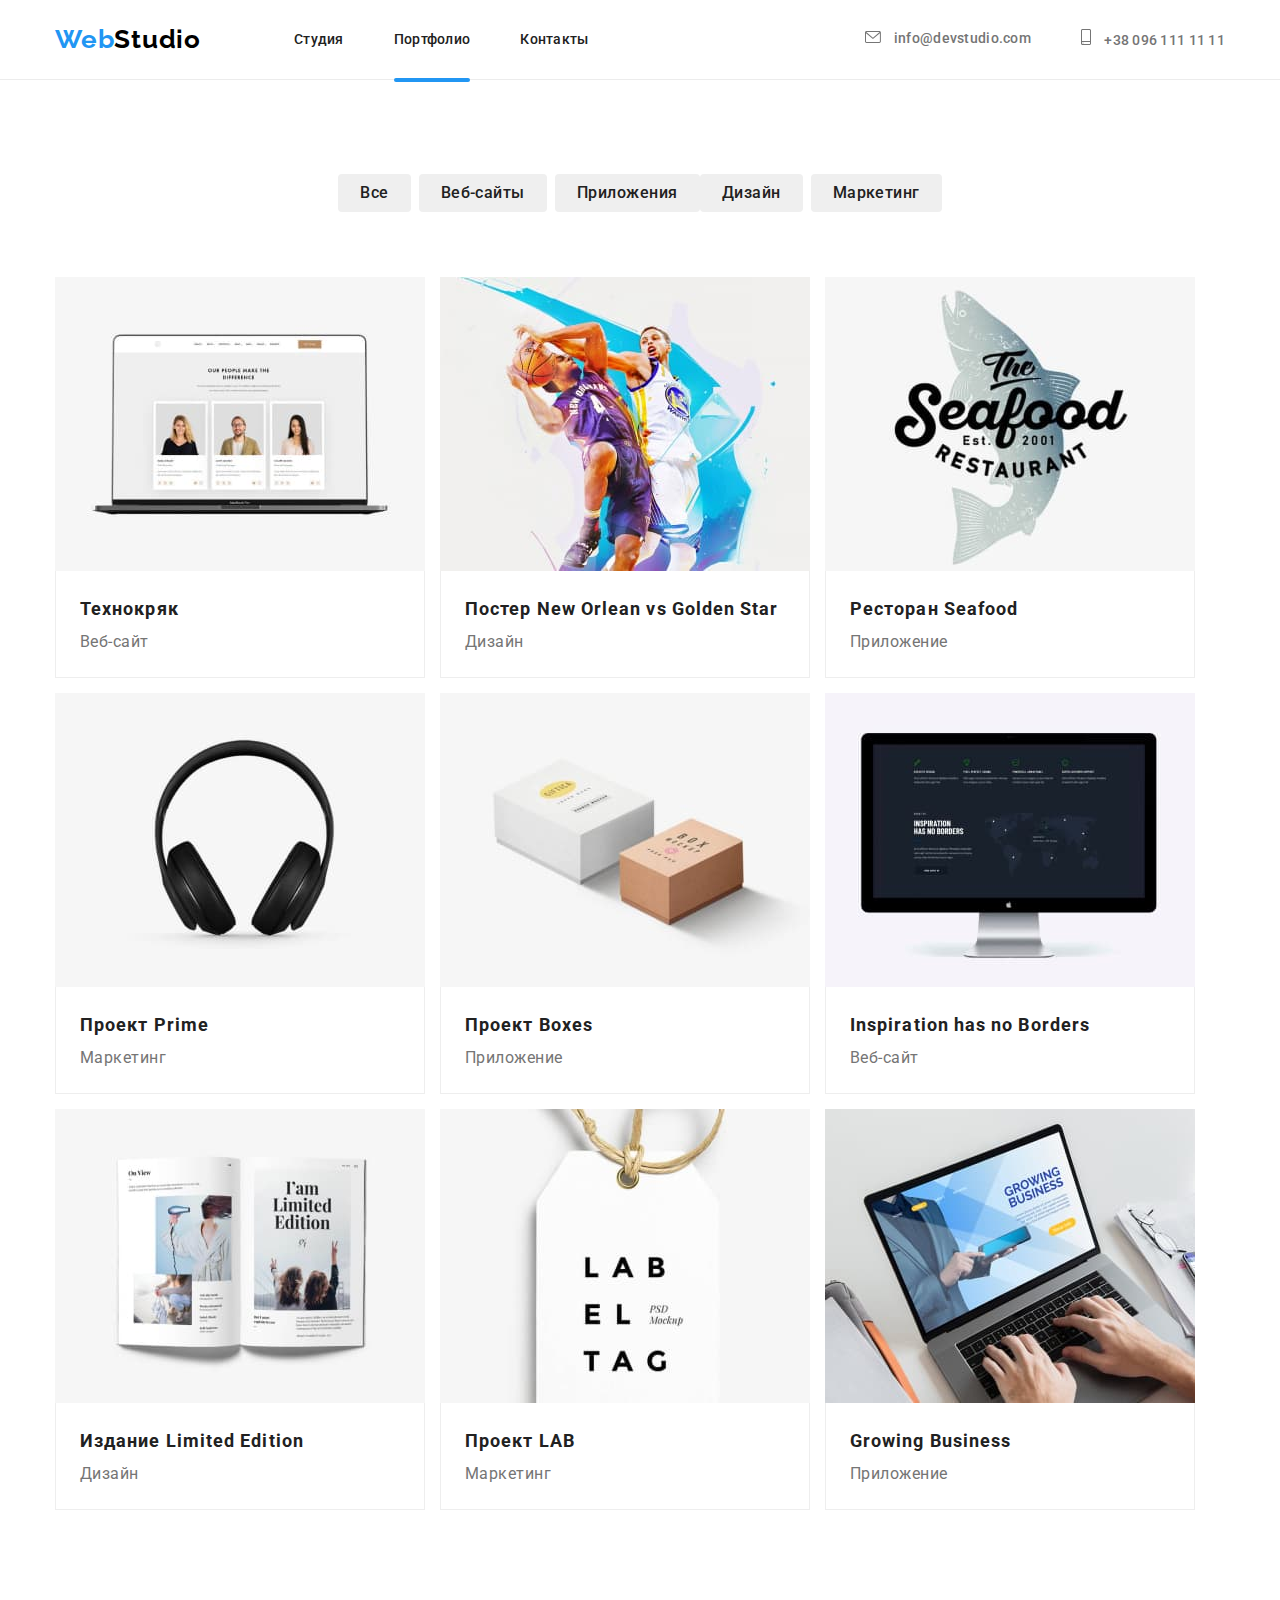
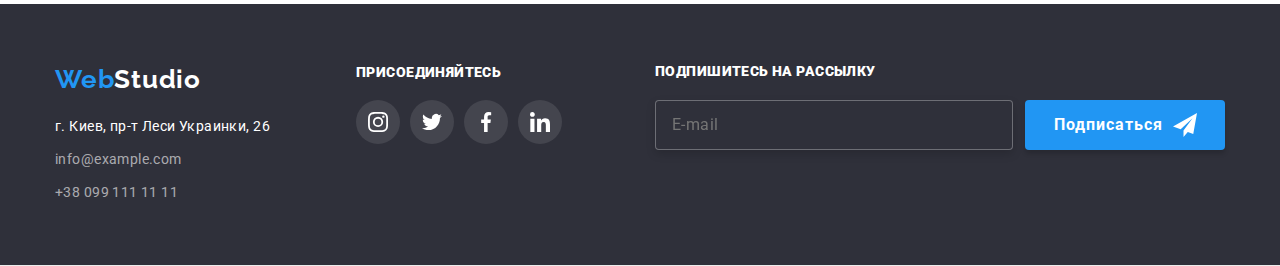
==== commit a07ee363: "111" ====
--- a/portfolio.html
+++ b/portfolio.html
@@ -20,11 +20,15 @@
   </head>
 
   <body>
-    <header class="section header">
+     <!-- H E A D E R  -->
+
+    <header class="header">
       <div class="container top-header-nav">
-        <nav class="header-nav">
-          <a href="/" class="logo-black link-item"> <span class="logo-accent">Web</span>Studio</a>
-          <ul class="section list header-nav-list">
+        <div class="top-nav">
+          <a href="./index.html" class="logo-black link-item">
+            <span class="logo-accent">Web</span>Studio</a>
+        <nav class="header-nav">           
+          <ul class="list header-nav-list">
             <li class="nav-list-item">
               <a href="./index.html" class="nav-list-item-link link-item">Студия</a>
             </li>
@@ -36,29 +40,62 @@
             </li>
           </ul>
         </nav>
+        </div>
         <ul class="list header-contact-list">
           <li class="header-contact-list-item">
-            <a href="mailto:info@devstudio.com" class="link-item header-contact-info">
-              <svg class="header-icon mail" width="16" height="12">
+            <a href="mailto:info@devstudio.com" class="link-item header-contact-info"
+              ><svg class="header-icon mail" width="16" height="12">
                 <use href="./images/icons.svg#icon-mail"></use>
               </svg>
-              info@devstudio.com</a
-            >
+              info@devstudio.com
+            </a>
           </li>
           <li class="header-contact-list-item">
             <a href="tel:+380961111111" class="link-item header-contact-info"
               ><svg class="header-icon mail" width="10" height="16">
-                <use href="./images/icons.svg#icon-phone"></use>
+                <use href="./images/icons.svg#icon-phone"> </use>
               </svg>
-              +38 096 111 11 11</a
-            >
+              +38 096 111 11 11 </a> 
           </li>
         </ul>
       </div>
+
+      <!-- mobile menu -->
+
+      <button type="button" class="menu-btn"> <svg width="24" height="16">
+        <use href="./images/icons.svg#icon-menu"> </use>
+      </svg> </button>
+
+      <div class="mob-menu is-hidden">
+        <button type="button" data-menu-close class="menu-close"> <svg width="18" height="18">
+      <use href="./images/icons.svg#icon-close"> </use>
+    </svg> </button>
+        <div class="menu-container">
+        <ul class="mob-nav">
+          <li class="mob-nav__item list"><a href="./index.html" class="mob-nav__link" rel="noreferrer nofolower"> Студия </a> </li>
+          <li class="mob-nav__item list"><a href="./portfolio.html" class="mob-nav__link" rel="noreferrer nofolower"> Портфолио </a> </li>
+          <li class="mob-nav__item list"><a href="" class="mob-nav__link" rel="noreferrer nofolower"> Контакты </a> </li>
+        </ul>
+        <div class="mob-menu-bottom">
+          <ul class="mob-contacts">
+          <li class="mob-contacts__item"> <a href="tel:+380961111111" class="mob-contacts__link"> +38 096 111 11 11 </a> </li>
+          <li class="mob-contacts__item"> <a href="mail:info@devstudio.com" class="mob-contacts__link mob-mail"> info@devstudio.com </a> </li>
+        </ul>
+        <ul class="mob-social">
+          <li class="mob-social__item"><a href="" class="mob-social__link"> Instagram </a> </li>
+          <li class="mob-social__item"><a href="" class="mob-social__link"> Twitter </a> </li>
+          <li class="mob-social__item"><a href="" class="mob-social__link"> Facebook </a> </li>
+          <li class="mob-social__item"><a href="" class="mob-social__link"> LinkedIn </a> </li>
+        </ul>
+        </div>
+        </div>        
+      </div>
     </header>
 
+ <!-- M A I N  -->
+
     <main>
-      <section class="section portfolio">
+      <section class="portfolio">
         <div class="container">
           <h1 hidden>Наши проекты</h1>
           <ul class="list portfolio-btns-list">
@@ -94,8 +131,8 @@
                   </p>
                 </div>
                 <div class="portfolio-list-text">
-                  <p class="portfolio-card-title">Технокряк</p>
-                  <p class="portfolio-card-item">Веб-сайт</p>
+                  <p class="portfolio-card-title">Технокряк </p>
+                  <p class="portfolio-card-item">Веб-сайт </p>
                 </div>
               </a>
             </li>
@@ -248,7 +285,9 @@
       </section>
     </main>
 
-    <footer class="section hero-footer-bgc footer">
+<!-- F O O T E R  -->
+
+    <footer class="hero-footer-bgc footer">
       <div class="container">
         <div class="footer-top-container">
           <div class="footer-adress-container">
@@ -332,5 +371,6 @@
         </div>
       </div>
     </footer>
+    <script src="./js/menu.js"></script>
   </body>
 </html>
--- a/css/main.min.css
+++ b/css/main.min.css
@@ -1 +1 @@
-h1,h2,h3,h4,h5,h6,ul,li,p,img{margin:0;padding:0}img{display:block;max-width:100%;height:auto}a{text-decoration:none}.list{list-style:none}.link-item{text-decoration:none}:root{--main-color: #757575;--secondary-color: #ffffff;--section-color: #212121;--accent-color: #2196f3;--black-color: #000000;--footer-contact-color: rgba(255, 255, 255, 0.6);--bgc-semiblack: #2f303a;--icons-grey: #AFB1B8}body{color:var(--main-color);background-color:#fff;font-family:"Roboto";font-size:14px}.container{width:1200px;padding:0 15px;margin:0 auto}.current::after{content:"";background:#2196f3;border-radius:2px;display:block;width:100%;height:4px;position:absolute;bottom:-200%}.logo-accent{color:var(--accent-color);font-family:"Raleway";font-weight:700;line-height:1.19;letter-spacing:.03em;font-size:26px}.logo-black{font-family:"Raleway";color:var(--black-color);font-weight:700;font-size:26px;line-height:1.19;letter-spacing:.03em}.logo-white{color:var(--secondary-color);font-family:"Raleway";font-weight:700;font-size:26px;line-height:1.19;letter-spacing:.03em}.header{padding:24px 0;border-bottom:1px solid #ececec;margin-left:auto;margin-right:auto}.top-header-nav{display:-webkit-box;display:-ms-flexbox;display:flex;-webkit-box-pack:justify;-ms-flex-pack:justify;justify-content:space-between;-webkit-box-align:center;-ms-flex-align:center;align-items:center}.header-nav{display:-webkit-box;display:-ms-flexbox;display:flex;-webkit-box-align:center;-ms-flex-align:center;align-items:center}.header-nav-list{display:-webkit-box;display:-ms-flexbox;display:flex;margin-left:93px;position:relative}.nav-list-item{position:relative}.nav-list-item:not(:first-child){margin-left:50px}.nav-list-item-link{font-weight:500;line-height:1.14;letter-spacing:.02em;color:var(--section-color);padding-top:32px;padding-bottom:32px;-webkit-transition-property:color;transition-property:color;-webkit-transition-duration:250ms;transition-duration:250ms;-webkit-transition-timing-function:cubic-bezier(0.4, 0, 0.2, 1);transition-timing-function:cubic-bezier(0.4, 0, 0.2, 1)}.nav-list-item-link:hover,.nav-list-item-link:focus{color:var(--accent-color)}.header-contact-list{display:-webkit-box;display:-ms-flexbox;display:flex}.header-contact-list-item:not(:first-child){margin-left:50px}.header-contact-info{color:var(--main-color);font-weight:500;font-size:14px;line-height:1.42;letter-spacing:.02em;-webkit-transition-property:color;transition-property:color;-webkit-transition-duration:250ms;transition-duration:250ms;-webkit-transition-timing-function:cubic-bezier(0.4, 0, 0.2, 1);transition-timing-function:cubic-bezier(0.4, 0, 0.2, 1)}.header-icon{margin-right:10px;fill:var(--main-color);-webkit-transition-property:fill;transition-property:fill;-webkit-transition-duration:250ms;transition-duration:250ms;-webkit-transition-timing-function:cubic-bezier(0.4, 0, 0.2, 1);transition-timing-function:cubic-bezier(0.4, 0, 0.2, 1)}.header-contact-info:hover,.header-contact-info:focus{color:var(--accent-color)}.header-contact-info:hover:hover .header-icon,.header-contact-info:hover:focus .header-icon,.header-contact-info:focus:hover .header-icon,.header-contact-info:focus:focus .header-icon{fill:var(--accent-color)}.hero{padding:200px 0;text-align:center;background-image:-webkit-gradient(linear, left top, left bottom, from(rgba(47, 48, 58, 0.4)), to(rgba(47, 48, 58, 0.4))),url(../images/hero-bg-img.jpg);background-image:linear-gradient(to bottom, rgba(47, 48, 58, 0.4), rgba(47, 48, 58, 0.4)),url(../images/hero-bg-img.jpg);background-repeat:no-repeat;background-position:center;background-size:cover;max-width:1600px;margin-left:auto;margin-right:auto;background-color:var(--bgc-semiblack)}.hero-title{max-width:696px;margin:0 auto;color:var(--secondary-color);font-weight:900;font-size:44px;line-height:1.36;letter-spacing:.06em;text-transform:uppercase;margin-bottom:30px}.hero-btn{font-family:inherit;font-weight:700;font-size:16px;line-height:1.88;display:inline-block;letter-spacing:.06em;color:var(--secondary-color);background-color:var(--accent-color);cursor:pointer;-webkit-box-shadow:0px 4px 4px rgba(0,0,0,.15);box-shadow:0px 4px 4px rgba(0,0,0,.15);border-radius:4px;padding:10px 32px;min-width:200px;height:50px;border:1px solid rgba(0,0,0,0);-webkit-transition-property:background-color;transition-property:background-color;-webkit-transition-duration:250ms;transition-duration:250ms;-webkit-transition-timing-function:cubic-bezier(0.4, 0, 0.2, 1);transition-timing-function:cubic-bezier(0.4, 0, 0.2, 1)}.hero-btn:hover,.hero-btn:focus{background-color:#188ce8}.features{padding-top:94px;padding-bottom:94px}.features__list{display:-webkit-box;display:-ms-flexbox;display:flex}.features__item{-ms-flex-preferred-size:270px;flex-basis:270px;margin-right:30px;margin-left:0}.features__item:last-child{margin-right:0}.features__item::before{content:"";display:block;height:120px;width:270px;background-color:#f5f4fa;border-radius:4px;background-position:center;background-repeat:no-repeat;margin-bottom:30px}.features__item:nth-of-type(1)::before{background-image:url(../images/features-icons/antenna.svg)}.features__item:nth-of-type(2)::before{background-image:url(../images/features-icons/clock.svg)}.features__item:nth-of-type(3)::before{background-image:url(../images/features-icons/diagram.svg)}.features__item:nth-of-type(4)::before{background-image:url(../images/features-icons/astronaut.svg)}.features__title{font-weight:700;font-size:14px;line-height:1.14;letter-spacing:.03em;text-transform:uppercase;color:var(--section-color);margin-bottom:10px}.features__text{font-size:14px;line-height:1.71;letter-spacing:.03em;color:var(--main-color)}.jobs{padding-bottom:94px}.jobs__title{color:var(--section-color);font-weight:700;font-size:36px;line-height:1.17;text-align:center;letter-spacing:.03em;margin-bottom:50px}.jobs__list{display:-webkit-box;display:-ms-flexbox;display:flex;margin-right:-30px}.jobs__item{-ms-flex-preferred-size:calc(33.3333333333% - 30px);flex-basis:calc(33.3333333333% - 30px);margin-right:30px;position:relative}.jobs__text{position:absolute;bottom:0;display:-webkit-box;display:-ms-flexbox;display:flex;-webkit-box-align:center;-ms-flex-align:center;align-items:center;-webkit-box-pack:center;-ms-flex-pack:center;justify-content:center;width:370px;height:70px;background-color:rgba(47,48,58,.8);font-weight:700;font-size:14px;line-height:1.14;text-align:center;letter-spacing:.03em;text-transform:uppercase;color:var(--secondary-color)}.team{padding:94px 0;margin-left:auto;margin-right:auto;background-color:#f5f4fa}.team__title{color:var(--section-color);font-weight:700;font-size:36px;line-height:1.17;text-align:center;letter-spacing:.03em;margin-bottom:50px}.team__list{display:-webkit-box;display:-ms-flexbox;display:flex;margin-right:-30px}.team__item{-ms-flex-preferred-size:calc(25% - 30px);flex-basis:calc(25% - 30px);margin-right:30px}.team-card{background:var(--secondary-color);-webkit-box-shadow:0px 1px 3px rgba(0,0,0,.12),0px 1px 1px rgba(0,0,0,.14),0px 2px 1px rgba(0,0,0,.2);box-shadow:0px 1px 3px rgba(0,0,0,.12),0px 1px 1px rgba(0,0,0,.14),0px 2px 1px rgba(0,0,0,.2);border-radius:0px 0px 4px 4px}.team-card__text{background:var(--secondary-color);padding:30px 0}.team-card__title{color:var(--section-color);font-weight:500;font-size:16px;line-height:1.19;text-align:center;letter-spacing:.03em;margin-bottom:10px}.team-card__prof{font-size:16px;line-height:1.19;text-align:center;letter-spacing:.03em;color:var(--main-color);margin-bottom:16px}.team-card__list{display:-webkit-box;display:-ms-flexbox;display:flex;-webkit-box-pack:center;-ms-flex-pack:center;justify-content:center}.team-card__item{margin-right:10px}.team-card__item:last-child{margin-right:0}.team-card__link{width:44px;height:44px;display:-webkit-box;display:-ms-flexbox;display:flex;-webkit-box-align:center;-ms-flex-align:center;align-items:center;-webkit-box-pack:center;-ms-flex-pack:center;justify-content:center;border-radius:50%;-webkit-transition-property:background-color;transition-property:background-color;-webkit-transition-duration:250ms;transition-duration:250ms;-webkit-transition-timing-function:cubic-bezier(0.4, 0, 0.2, 1);transition-timing-function:cubic-bezier(0.4, 0, 0.2, 1)}.team-card__link:hover,.team-card__link:focus{background-color:var(--accent-color)}.team-card__icon{fill:var(--icons-grey);-webkit-transition-property:fill;transition-property:fill;-webkit-transition-duration:250ms;transition-duration:250ms;-webkit-transition-timing-function:cubic-bezier(0.4, 0, 0.2, 1);transition-timing-function:cubic-bezier(0.4, 0, 0.2, 1)}.team-card__link:hover .team-card__icon,.team-card__link:focus .team-card__icon{fill:#fff}.clients{text-align:center;padding-top:94px;padding-bottom:94px}.clients__title{font-weight:700;font-size:36px;line-height:1.17;text-align:center;letter-spacing:.03em;color:var(--section-color);margin-bottom:50px}.clients__list{display:-webkit-box;display:-ms-flexbox;display:flex;margin-right:-30px}.clients__item{display:-webkit-box;display:-ms-flexbox;display:flex;-ms-flex-preferred-size:calc(16.6666666667% - 30px);flex-basis:calc(16.6666666667% - 30px);margin-right:30px;height:92px}.clients__link{height:100%;width:100%;border:1px solid #afb1b8;border-radius:4px;display:-webkit-box;display:-ms-flexbox;display:flex;-webkit-box-align:center;-ms-flex-align:center;align-items:center;-webkit-box-pack:center;-ms-flex-pack:center;justify-content:center;-webkit-transition-property:border;transition-property:border;-webkit-transition-duration:250ms;transition-duration:250ms;-webkit-transition-timing-function:cubic-bezier(0.4, 0, 0.2, 1);transition-timing-function:cubic-bezier(0.4, 0, 0.2, 1)}.clients__link:hover,.clients__link:focus{border:1px solid var(--accent-color)}.client__icon{fill:var(--icons-grey);-webkit-transition-property:fill;transition-property:fill;-webkit-transition-duration:250ms;transition-duration:250ms;-webkit-transition-timing-function:cubic-bezier(0.4, 0, 0.2, 1);transition-timing-function:cubic-bezier(0.4, 0, 0.2, 1)}.clients__link:hover .client__icon,.clients__link:focus .client__icon{fill:var(--accent-color)}.footer{padding:60px 0;border-bottom:1px solid #ececec;margin-left:auto;margin-right:auto;background-color:var(--bgc-semiblack)}.footer-top-container{display:-webkit-box;display:-ms-flexbox;display:flex}.footer-list{height:81px;display:-webkit-box;display:-ms-flexbox;display:flex;-webkit-box-orient:vertical;-webkit-box-direction:normal;-ms-flex-direction:column;flex-direction:column;-webkit-box-pack:space-evenly;-ms-flex-pack:space-evenly;justify-content:space-evenly;margin-top:20px}.footer-list-item{margin-bottom:9px}.footer-list-item:last-child{margin-bottom:0}.footer-contact-info{color:var(--footer-contact-color);line-height:1.71;letter-spacing:.03em;font-style:normal;-webkit-transition-property:color;transition-property:color;-webkit-transition-duration:250ms;transition-duration:250ms;-webkit-transition-timing-function:cubic-bezier(0.4, 0, 0.2, 1);transition-timing-function:cubic-bezier(0.4, 0, 0.2, 1)}.footer-contact-info:hover,.footer-contact-info:focus{color:var(--accent-color);font-style:normal}.footer-adress{color:var(--secondary-color);line-height:1.71;letter-spacing:.03em;font-style:normal}.footer-social-container{margin-left:70px;display:-webkit-box;display:-ms-flexbox;display:flex;max-height:80px;-webkit-box-orient:vertical;-webkit-box-direction:normal;-ms-flex-direction:column;flex-direction:column;-webkit-box-pack:center;-ms-flex-pack:center;justify-content:center}.join-us{font-weight:700;font-size:14px;line-height:16px;letter-spacing:.03em;text-transform:uppercase;color:var(--secondary-color);margin-bottom:20px}.footer-social-link-list{display:-webkit-box;display:-ms-flexbox;display:flex}.footer-social{margin-right:10px;border-radius:50%;background-color:rgba(255,255,255,.1)}.footer-social:last-child{margin-right:0}.footer-social>a:hover,.footer-social>a:focus{background-color:var(--accent-color)}.footer-social>a{width:44px;height:44px;display:-webkit-box;display:-ms-flexbox;display:flex;-webkit-box-align:center;-ms-flex-align:center;align-items:center;-webkit-box-pack:center;-ms-flex-pack:center;justify-content:center;border-radius:50%;-webkit-transition-property:background-color;transition-property:background-color;-webkit-transition-duration:250ms;transition-duration:250ms;-webkit-transition-timing-function:cubic-bezier(0.4, 0, 0.2, 1);transition-timing-function:cubic-bezier(0.4, 0, 0.2, 1)}.footer-social-icon{fill:#fff}.subscribe-container{margin-left:93px}.subscribe-text{font-weight:700;font-size:14px;line-height:1.14;letter-spacing:.03em;text-transform:uppercase;color:#fff;margin-bottom:20px}.subscribe-form{display:-webkit-box;display:-ms-flexbox;display:flex}.email-input{width:358px;height:50px;padding:15px 16px;border:1px solid rgba(255,255,255,.3);-webkit-filter:drop-shadow(0px 4px 4px rgba(0, 0, 0, 0.15));filter:drop-shadow(0px 4px 4px rgba(0, 0, 0, 0.15));border-radius:4px;background-color:#2f303a;font-weight:400;font-size:16px;line-height:1.25;display:-webkit-box;display:-ms-flexbox;display:flex;-webkit-box-align:center;-ms-flex-align:center;align-items:center;letter-spacing:.03em;color:rgba(255,255,255,.6)}.send-container{position:relative;margin-left:12px}.submit-btn{width:200px;height:50px;padding:10px 29px;font-weight:700;font-size:16px;line-height:1.88;display:-webkit-box;display:-ms-flexbox;display:flex;-webkit-box-align:center;-ms-flex-align:center;align-items:center;text-align:center;letter-spacing:.06em;color:#fff;background:#2196f3;-webkit-box-shadow:0px 4px 4px rgba(0,0,0,.15);box-shadow:0px 4px 4px rgba(0,0,0,.15);border-radius:4px;border:none;cursor:pointer}.icon-send{position:absolute;bottom:13px;right:28px}.portfolio{padding:94px 0}.portfolio-btns-list{display:-webkit-box;display:-ms-flexbox;display:flex;-webkit-box-pack:center;-ms-flex-pack:center;justify-content:center;margin-bottom:50px}.portfolio-btns-list-item{margin-left:8px}.portfolio-btns-list-item:first-child{margin-left:0}.portfolio-bts{font-family:inherit;font-weight:500;font-size:16px;line-height:1.62;text-align:center;letter-spacing:.03em;color:var(--section-color);cursor:pointer;padding:6px 22px;border:rgba(0,0,0,0);border-radius:4px;-webkit-transition-property:background-color,color,-webkit-box-shadow;transition-property:background-color,color,-webkit-box-shadow;transition-property:background-color,color,box-shadow;transition-property:background-color,color,box-shadow,-webkit-box-shadow;-webkit-transition-duration:250ms;transition-duration:250ms;-webkit-transition-timing-function:cubic-bezier(0.4, 0, 0.2, 1);transition-timing-function:cubic-bezier(0.4, 0, 0.2, 1)}.portfolio-bts:hover,.portfolio-bts:focus{background-color:var(--accent-color);-webkit-box-shadow:0px 3px 1px rgba(0,0,0,.1),0px 1px 2px rgba(0,0,0,.08),0px 2px 2px rgba(0,0,0,.12);box-shadow:0px 3px 1px rgba(0,0,0,.1),0px 1px 2px rgba(0,0,0,.08),0px 2px 2px rgba(0,0,0,.12);border-radius:4px;color:var(--secondary-color)}.portfolio-card-title{font-weight:700;font-size:18px;line-height:2;letter-spacing:.06em;color:var(--section-color);text-decoration:none}.portfolio-card-item{font-size:16px;line-height:1.88;letter-spacing:.03em;color:var(--main-color);text-decoration:none}.portfolio-list{display:-webkit-box;display:-ms-flexbox;display:flex;-ms-flex-wrap:wrap;flex-wrap:wrap;margin-left:-30px}.portfolio-list-item{-ms-flex-preferred-size:calc(33.3333333333% - 30px);flex-basis:calc(33.3333333333% - 30px);margin-left:30px;margin-bottom:30px;-webkit-transition-property:-webkit-box-shadow;transition-property:-webkit-box-shadow;transition-property:box-shadow;transition-property:box-shadow, -webkit-box-shadow;-webkit-transition-duration:250ms;transition-duration:250ms;-webkit-transition-timing-function:cubic-bezier(0.4, 0, 0.2, 1);transition-timing-function:cubic-bezier(0.4, 0, 0.2, 1)}.portfolio-list-item:nth-last-child(-n+3){margin-bottom:0}.portfolio-list-item:hover,.portfolio-list-item:focus{-webkit-box-shadow:0px 1px 1px rgba(0,0,0,.12),0px 4px 4px rgba(0,0,0,.06),1px 4px 6px rgba(0,0,0,.16);box-shadow:0px 1px 1px rgba(0,0,0,.12),0px 4px 4px rgba(0,0,0,.06),1px 4px 6px rgba(0,0,0,.16)}.portfolio-list-text{padding:20px 24px;border:1px solid #eee;border-top:rgba(0,0,0,0)}.portfolio-customer-img-container{position:relative;overflow:hidden}.portfolio-about-customer{width:100%;height:100%;font-size:18px;line-height:1.56;letter-spacing:.03em;color:var(--secondary-color);background-color:rgba(33,150,243,.9);position:absolute;top:0;left:0;padding:63px 24px;opacity:0;overflow:auto;-webkit-transform:translateY(100%);transform:translateY(100%);-webkit-transition-property:opacity,-webkit-transform;transition-property:opacity,-webkit-transform;transition-property:transform,opacity;transition-property:transform,opacity,-webkit-transform;-webkit-transition-duration:250ms;transition-duration:250ms;-webkit-transition-timing-function:cubic-bezier(0.4, 0, 0.2, 1);transition-timing-function:cubic-bezier(0.4, 0, 0.2, 1)}.portfolio-list-item:hover .portfolio-about-customer,.portfolio-list-item:focus .portfolio-about-customer{-webkit-transform:translateY(0%);transform:translateY(0%);opacity:1}.backdrop{position:fixed;top:0;left:0;width:100%;height:100%;background-color:rgba(0,0,0,.2);-webkit-transition-property:all;transition-property:all;-webkit-transition-duration:550ms;transition-duration:550ms;-webkit-transition-timing-function:cubic-bezier(0.4, 0, 0.2, 1);transition-timing-function:cubic-bezier(0.4, 0, 0.2, 1)}.backdrop.is-hidden{opacity:0;pointer-events:none}.modal{position:absolute;top:50%;left:50%;-webkit-transform:translate(-50%, -50%);transform:translate(-50%, -50%);width:528px;height:581px;background-color:#fff;-webkit-box-shadow:0px 1px 3px rgba(0,0,0,.12),0px 1px 1px rgba(0,0,0,.14),0px 2px 1px rgba(0,0,0,.2);box-shadow:0px 1px 3px rgba(0,0,0,.12),0px 1px 1px rgba(0,0,0,.14),0px 2px 1px rgba(0,0,0,.2);border-radius:4px;padding:40px;text-align:center}.modal>form{text-align:left}.close-btn{position:absolute;top:8px;right:8px;width:30px;height:30px;display:-webkit-box;display:-ms-flexbox;display:flex;-webkit-box-align:center;-ms-flex-align:center;align-items:center;-webkit-box-pack:center;-ms-flex-pack:center;justify-content:center;cursor:pointer;background-color:#fff;-webkit-box-shadow:0px 1px 3px rgba(0,0,0,.12),0px 1px 1px rgba(0,0,0,.14),0px 2px 1px rgba(0,0,0,.2);box-shadow:0px 1px 3px rgba(0,0,0,.12),0px 1px 1px rgba(0,0,0,.14),0px 2px 1px rgba(0,0,0,.2);border-radius:50%;border:1px solid rgba(0,0,0,.1)}.close-btn-icon{-webkit-transition-property:fill;transition-property:fill;-webkit-transition-duration:250ms;transition-duration:250ms;-webkit-transition-timing-function:cubic-bezier(0.4, 0, 0.2, 1);transition-timing-function:cubic-bezier(0.4, 0, 0.2, 1)}.close-btn:hover .close-btn-icon,.close-btn:focus .close-btn-icon{fill:var(--accent-color)}textarea{resize:none}.modal-title{font-weight:700;font-size:20px;line-height:1.15;text-align:center;letter-spacing:.03em;color:var(--section-color);padding-bottom:12px}.modal-list{position:relative;margin-bottom:10px;display:block;font-weight:400;font-size:12px;line-height:1.17;letter-spacing:.01em;color:#757575}.modal-list:last-of-type{margin-bottom:0}.modal-list>label{margin-bottom:4px;display:block}.icon-pos{display:block;position:relative;margin-top:4px;height:40px;border:1px solid rgba(33,33,33,.2);border-radius:4px}.modal-list input,.modal-list textarea{width:100%;border:1px solid rgba(33,33,33,.2);border-radius:4px;-webkit-transition-property:border-color;transition-property:border-color;-webkit-transition-duration:250ms;transition-duration:250ms;-webkit-transition-timing-function:cubic-bezier(0.4, 0, 0.2, 1);transition-timing-function:cubic-bezier(0.4, 0, 0.2, 1)}.modal-list input{height:40px;padding-left:42px;padding-bottom:12px;padding-right:12px;padding-top:12px}.modal-list textarea{height:120px;padding:12px 16px}.comment-text::-webkit-input-placeholder{font-weight:400;font-size:12px;line-height:1.67;letter-spacing:.01em;color:rgba(117,117,117,.5)}.comment-text::-moz-placeholder{font-weight:400;font-size:12px;line-height:1.67;letter-spacing:.01em;color:rgba(117,117,117,.5)}.comment-text:-ms-input-placeholder{font-weight:400;font-size:12px;line-height:1.67;letter-spacing:.01em;color:rgba(117,117,117,.5)}.comment-text::-ms-input-placeholder{font-weight:400;font-size:12px;line-height:1.67;letter-spacing:.01em;color:rgba(117,117,117,.5)}.comment-text::placeholder{font-weight:400;font-size:12px;line-height:1.67;letter-spacing:.01em;color:rgba(117,117,117,.5)}.accept{margin-bottom:30px;margin-top:20px}.accept-form{width:100%;display:-webkit-inline-box;display:-ms-inline-flexbox;display:inline-flex;-webkit-box-align:center;-ms-flex-align:center;align-items:center;-webkit-box-pack:end;-ms-flex-pack:end;justify-content:flex-end}.accept-text{margin-left:7px;font-weight:400;font-size:14px;line-height:1.71;letter-spacing:.03em;color:var(--main-color)}.accept-text a{-webkit-text-decoration-line:underline;text-decoration-line:underline;color:var(--accent-color)}.license-checkbox{-webkit-appearance:none;-moz-appearance:none;appearance:none}.license-checkbox:checked+.chechbox-icon-place{background-image:url(../images/icon-check.svg);outline:none;background-size:cover}.chechbox-icon-place{display:-webkit-inline-box;display:-ms-inline-flexbox;display:inline-flex;width:16px;height:15px;outline:2px solid var(--section-color);outline-offset:-2px;border-radius:2px}.modal-submit-btn{width:200px;height:50px;margin:0 auto;font-weight:700;font-size:16px;line-height:1.88;letter-spacing:.06em;color:#fff;display:-webkit-box;display:-ms-flexbox;display:flex;-webkit-box-align:center;-ms-flex-align:center;align-items:center;-webkit-box-pack:center;-ms-flex-pack:center;justify-content:center;background-color:var(--accent-color);-webkit-box-shadow:0px 4px 4px rgba(0,0,0,.15);box-shadow:0px 4px 4px rgba(0,0,0,.15);border-radius:4px;border-color:rgba(0,0,0,0);-webkit-transition-property:background-color;transition-property:background-color;-webkit-transition-duration:250ms;transition-duration:250ms;-webkit-transition-timing-function:cubic-bezier(0.4, 0, 0.2, 1);transition-timing-function:cubic-bezier(0.4, 0, 0.2, 1)}.modal-submit-btn:hover,.modal-submit-btn:focus{background-color:#188ce8}.modal-icon{position:absolute;display:block;top:50%;-webkit-transform:translateY(-50%);transform:translateY(-50%);left:12px;width:18px;height:18px;-webkit-transition-property:fill;transition-property:fill;-webkit-transition-duration:250ms;transition-duration:250ms;-webkit-transition-timing-function:cubic-bezier(0.4, 0, 0.2, 1);transition-timing-function:cubic-bezier(0.4, 0, 0.2, 1)}.modal-list input:focus+.modal-icon,.modal-list input:active+.modal-icon{fill:var(--accent-color)}.modal-list input:focus,.modal-list input:active{border:1px solid var(--accent-color);outline:none}.modal-list>textarea:focus,.modal-list>textarea:active{border:1px solid var(--accent-color);outline:none}/*# sourceMappingURL=main.min.css.map */+h1,h2,h3,h4,h5,h6,ul,li,p,img{margin:0;padding:0}img{display:block;max-width:100%;height:auto}a{text-decoration:none}.list{list-style:none}.link-item{text-decoration:none}:root{--main-color: #757575;--secondary-color: #ffffff;--section-color: #212121;--accent-color: #2196f3;--black-color: #000000;--footer-contact-color: rgba(255, 255, 255, 0.6);--bgc-semiblack: #2f303a;--icons-grey: #AFB1B8}body{color:var(--main-color);background-color:#fff;font-family:"Roboto";font-size:14px}.container{width:100%;padding:0 15px;margin:0 auto}@media screen and (min-width: 480px){.container{max-width:480px}}@media screen and (min-width: 768px){.container{max-width:768px}}@media screen and (min-width: 1200px){.container{max-width:1200px}}.current::after{content:"";background:#2196f3;border-radius:2px;display:block;width:100%;height:4px;position:absolute;bottom:-200%}.logo-accent{color:var(--accent-color);font-family:"Raleway";font-weight:700;line-height:1.19;letter-spacing:.03em;font-size:26px}.logo-black{font-family:"Raleway";color:var(--black-color);font-weight:700;font-size:26px;line-height:1.19;letter-spacing:.03em;margin-right:93px}.logo-white{color:var(--secondary-color);font-family:"Raleway";font-weight:700;font-size:26px;line-height:1.19;letter-spacing:.03em}.header{position:relative;display:-webkit-box;display:-ms-flexbox;display:flex;padding:24px 0;border-bottom:1px solid #ececec;margin-left:auto;margin-right:auto;-webkit-transition-property:fill;transition-property:fill;-webkit-transition-duration:250ms;transition-duration:250ms;-webkit-transition-timing-function:cubic-bezier(0.4, 0, 0.2, 1);transition-timing-function:cubic-bezier(0.4, 0, 0.2, 1)}.menu-btn{position:absolute;top:10px;right:15px;display:block;width:40px;height:40px;fill:#212121;background-color:#fff;border-color:rgba(0,0,0,0);margin-left:auto;-webkit-transition-property:fill;transition-property:fill;-webkit-transition-duration:250ms;transition-duration:250ms;-webkit-transition-timing-function:cubic-bezier(0.4, 0, 0.2, 1);transition-timing-function:cubic-bezier(0.4, 0, 0.2, 1)}@media screen and (min-width: 768px){.menu-btn{display:none}}.menu-btn:hover,.menu-btn:focus{fill:var(--accent-color)}@media screen and (min-width: 768px){.menu-btn{display:none}}.top-header-nav{display:-webkit-box;display:-ms-flexbox;display:flex;-webkit-box-pack:justify;-ms-flex-pack:justify;justify-content:space-between;-webkit-box-align:center;-ms-flex-align:center;align-items:center}.top-nav{display:-webkit-box;display:-ms-flexbox;display:flex;-webkit-box-align:center;-ms-flex-align:center;align-items:center}.header-nav{display:none}@media screen and (min-width: 768px){.header-nav{display:-webkit-box;display:-ms-flexbox;display:flex;-webkit-box-align:center;-ms-flex-align:center;align-items:center}}.header-nav-list{display:-webkit-box;display:-ms-flexbox;display:flex;position:relative}.nav-list-item{position:relative}.nav-list-item:not(:first-child){margin-left:50px}.nav-list-item-link{font-weight:500;line-height:1.14;letter-spacing:.02em;color:var(--section-color);padding-top:32px;padding-bottom:32px;-webkit-transition-property:color;transition-property:color;-webkit-transition-duration:250ms;transition-duration:250ms;-webkit-transition-timing-function:cubic-bezier(0.4, 0, 0.2, 1);transition-timing-function:cubic-bezier(0.4, 0, 0.2, 1)}.nav-list-item-link:hover,.nav-list-item-link:focus{color:var(--accent-color)}.header-contact-list{display:none}@media screen and (min-width: 768px){.header-contact-list{display:-webkit-box;display:-ms-flexbox;display:flex;-webkit-box-orient:vertical;-webkit-box-direction:normal;-ms-flex-direction:column;flex-direction:column;-webkit-box-align:start;-ms-flex-align:start;align-items:flex-start}}@media screen and (min-width: 1200px){.header-contact-list{-webkit-box-orient:horizontal;-webkit-box-direction:normal;-ms-flex-direction:row;flex-direction:row}}@media screen and (min-width: 1200px){.header-contact-list-item:not(:first-child){margin-left:50px}}.header-contact-info{color:var(--main-color);font-weight:500;font-size:14px;line-height:1.42;letter-spacing:.02em;-webkit-transition-property:color;transition-property:color;-webkit-transition-duration:250ms;transition-duration:250ms;-webkit-transition-timing-function:cubic-bezier(0.4, 0, 0.2, 1);transition-timing-function:cubic-bezier(0.4, 0, 0.2, 1)}.header-icon{margin-right:10px;fill:var(--main-color);-webkit-transition-property:fill;transition-property:fill;-webkit-transition-duration:250ms;transition-duration:250ms;-webkit-transition-timing-function:cubic-bezier(0.4, 0, 0.2, 1);transition-timing-function:cubic-bezier(0.4, 0, 0.2, 1)}.header-contact-info:hover,.header-contact-info:focus{color:var(--accent-color)}.header-contact-info:hover:hover .header-icon,.header-contact-info:hover:focus .header-icon,.header-contact-info:focus:hover .header-icon,.header-contact-info:focus:focus .header-icon{fill:var(--accent-color)}.mob-menu{position:fixed;top:0;left:0;width:100vw;height:100vh;background-color:#fff;padding:15px 0;overflow:auto;margin:0 auto;z-index:999;-webkit-transition-property:all;transition-property:all;-webkit-transition-duration:350ms;transition-duration:350ms;-webkit-transition-timing-function:cubic-bezier(0.4, 0, 0.2, 1);transition-timing-function:cubic-bezier(0.4, 0, 0.2, 1)}@media screen and (min-width: 768px){.mob-menu{display:none}}.mob-menu.is-hidden{opacity:0;pointer-events:none;visibility:hidden}.menu-close{position:absolute;top:10px;right:15px;display:block;width:40px;height:40px;fill:#212121;background-color:#fff;border-color:rgba(0,0,0,0);margin-left:auto;-webkit-transition-property:fill;transition-property:fill;-webkit-transition-duration:250ms;transition-duration:250ms;-webkit-transition-timing-function:cubic-bezier(0.4, 0, 0.2, 1);transition-timing-function:cubic-bezier(0.4, 0, 0.2, 1)}.menu-close:hover,.menu-close:focus{fill:var(--accent-color)}.menu-container{padding:33px 40px;display:-webkit-box;display:-ms-flexbox;display:flex;-webkit-box-orient:vertical;-webkit-box-direction:normal;-ms-flex-direction:column;flex-direction:column;-webkit-box-pack:justify;-ms-flex-pack:justify;justify-content:space-between;height:100%}.mob-nav{margin-bottom:50px}.mob-nav__item:not(:last-child){margin-bottom:32px}.mob-nav__link{width:100%;font-weight:500;font-size:35px;line-height:1.18px;letter-spacing:.02em;color:#212121}@media screen and (min-width: 480px){.mob-nav__link{font-size:40px}}.mob-contacts{list-style:none;margin-bottom:64px}.mob-contacts__item:not(:last-child){margin-bottom:32px}.mob-contacts__link{width:100%;font-weight:500;font-size:26px;line-height:1.18px;letter-spacing:.02em;color:var(--accent-color)}@media screen and (min-width: 480px){.mob-contacts__link{font-size:34px}}.mob-mail{font-weight:500;font-size:20px;line-height:1.18px;letter-spacing:.02em;color:#757575}@media screen and (min-width: 480px){.mob-mail{font-size:24px}}.mob-social{display:-webkit-box;display:-ms-flexbox;display:flex;list-style:none}.mob-social__item:not(:last-child){padding-right:10px;border-right:1px solid rgba(33,33,33,.2);margin-right:10px}.mob-social__link{width:100%;font-weight:500;font-size:11px;line-height:1.22px;letter-spacing:.02em;color:var(--accent-color)}@media screen and (min-width: 480px){.mob-social__link{font-size:18px}}.hero{padding:118px 0;text-align:center;background-image:-webkit-gradient(linear, left top, left bottom, from(rgba(47, 48, 58, 0.4)), to(rgba(47, 48, 58, 0.4))),url(../images/hero-bg-img.jpg);background-image:linear-gradient(to bottom, rgba(47, 48, 58, 0.4), rgba(47, 48, 58, 0.4)),url(../images/hero-bg-img.jpg);background-repeat:no-repeat;background-position:center;background-size:cover;max-width:1600px;margin-left:auto;margin-right:auto;background-color:var(--bgc-semiblack)}@media screen and (min-width: 1200px){.hero{padding:200px 0}}.hero-title{max-width:360px;margin:0 auto;color:var(--secondary-color);font-weight:900;font-size:26px;line-height:1.62;letter-spacing:.06em;text-transform:uppercase;margin-bottom:30px}@media screen and (min-width: 1200px){.hero-title{font-size:44px;line-height:1.36;max-width:696px}}.hero-btn{font-family:inherit;font-weight:700;font-size:16px;line-height:1.88;display:inline-block;letter-spacing:.06em;color:var(--secondary-color);background-color:var(--accent-color);cursor:pointer;-webkit-box-shadow:0px 4px 4px rgba(0,0,0,.15);box-shadow:0px 4px 4px rgba(0,0,0,.15);border-radius:4px;padding:10px 32px;min-width:200px;height:50px;border:1px solid rgba(0,0,0,0);-webkit-transition-property:background-color;transition-property:background-color;-webkit-transition-duration:250ms;transition-duration:250ms;-webkit-transition-timing-function:cubic-bezier(0.4, 0, 0.2, 1);transition-timing-function:cubic-bezier(0.4, 0, 0.2, 1)}.hero-btn:hover,.hero-btn:focus{background-color:#188ce8}.features{padding:60px 0}@media screen and (min-width: 1200px){.features{padding-top:94px;padding-bottom:94px}}.features__list{display:-webkit-box;display:-ms-flexbox;display:flex;-ms-flex-wrap:wrap;flex-wrap:wrap;gap:30px}.features__item{-ms-flex-preferred-size:100%;flex-basis:100%}@media screen and (min-width: 768px){.features__item{-ms-flex-preferred-size:calc((100% - 30px)/2);flex-basis:calc((100% - 30px)/2)}}@media screen and (min-width: 1200px){.features__item{-ms-flex-preferred-size:calc((100% - 90px)/4);flex-basis:calc((100% - 90px)/4)}}.features__item::before{content:"";display:block;height:120px;width:100%;background-color:#f5f4fa;border-radius:4px;background-position:center;background-repeat:no-repeat;margin-bottom:30px}.features__item:nth-of-type(1)::before{background-image:url(../images/features-icons/antenna.svg)}.features__item:nth-of-type(2)::before{background-image:url(../images/features-icons/clock.svg)}.features__item:nth-of-type(3)::before{background-image:url(../images/features-icons/diagram.svg)}.features__item:nth-of-type(4)::before{background-image:url(../images/features-icons/astronaut.svg)}.features__title{font-weight:700;font-size:14px;line-height:1.14;letter-spacing:.03em;text-transform:uppercase;color:var(--section-color);margin-bottom:10px;text-align:center}@media screen and (min-width: 768px){.features__title{text-align:left}}.features__text{font-size:14px;line-height:1.71;letter-spacing:.03em;color:var(--main-color)}.jobs{display:none;padding-bottom:94px}@media screen and (min-width: 1200px){.jobs{display:block}}.jobs__title{color:var(--section-color);font-weight:700;font-size:36px;line-height:1.17;text-align:center;letter-spacing:.03em;margin-bottom:50px}.jobs__list{display:-webkit-box;display:-ms-flexbox;display:flex;margin-right:-30px}.jobs__item{-ms-flex-preferred-size:calc(33.3333333333% - 30px);flex-basis:calc(33.3333333333% - 30px);margin-right:30px;position:relative}.jobs__text{position:absolute;bottom:0;display:-webkit-box;display:-ms-flexbox;display:flex;-webkit-box-align:center;-ms-flex-align:center;align-items:center;-webkit-box-pack:center;-ms-flex-pack:center;justify-content:center;width:370px;height:70px;background-color:rgba(47,48,58,.8);font-weight:700;font-size:14px;line-height:1.14;text-align:center;letter-spacing:.03em;text-transform:uppercase;color:var(--secondary-color)}.team{padding:60px 0;margin-left:auto;margin-right:auto;background-color:#f5f4fa}@media screen and (min-width: 1200px){.team{padding-top:94px;padding-bottom:94px}}.team__title{color:var(--section-color);font-weight:700;font-size:28px;line-height:1.18;text-align:center;letter-spacing:.03em;margin-bottom:30px}@media screen and (min-width: 1200px){.team__title{font-size:36px;line-height:1.17;margin-bottom:50px}}.team__list{display:-webkit-box;display:-ms-flexbox;display:flex;-ms-flex-wrap:wrap;flex-wrap:wrap;gap:30px;text-align:center}.team__item{-ms-flex-preferred-size:100%;flex-basis:100%}@media screen and (min-width: 768px){.team__item{-ms-flex-preferred-size:calc((100% - 30px)/2);flex-basis:calc((100% - 30px)/2)}}@media screen and (min-width: 1200px){.team__item{-ms-flex-preferred-size:calc((100% - 90px)/4);flex-basis:calc((100% - 90px)/4)}}.team-card{background:var(--secondary-color);-webkit-box-shadow:0px 1px 3px rgba(0,0,0,.12),0px 1px 1px rgba(0,0,0,.14),0px 2px 1px rgba(0,0,0,.2);box-shadow:0px 1px 3px rgba(0,0,0,.12),0px 1px 1px rgba(0,0,0,.14),0px 2px 1px rgba(0,0,0,.2);border-radius:0px 0px 4px 4px}.team-card__text{background:var(--secondary-color);padding:30px 0}.team-card__title{color:var(--section-color);font-weight:500;font-size:16px;line-height:1.19;text-align:center;letter-spacing:.03em;margin-bottom:10px}.team-card__prof{font-size:16px;line-height:1.19;text-align:center;letter-spacing:.03em;color:var(--main-color);margin-bottom:16px}.team-card__list{display:-webkit-box;display:-ms-flexbox;display:flex;-webkit-box-pack:center;-ms-flex-pack:center;justify-content:center}.team-card__item{margin-right:10px}.team-card__item:last-child{margin-right:0}.team-card__link{width:44px;height:44px;display:-webkit-box;display:-ms-flexbox;display:flex;-webkit-box-align:center;-ms-flex-align:center;align-items:center;-webkit-box-pack:center;-ms-flex-pack:center;justify-content:center;border-radius:50%;-webkit-transition-property:background-color;transition-property:background-color;-webkit-transition-duration:250ms;transition-duration:250ms;-webkit-transition-timing-function:cubic-bezier(0.4, 0, 0.2, 1);transition-timing-function:cubic-bezier(0.4, 0, 0.2, 1)}.team-card__link:hover,.team-card__link:focus{background-color:var(--accent-color)}.team-card__icon{fill:var(--icons-grey);-webkit-transition-property:fill;transition-property:fill;-webkit-transition-duration:250ms;transition-duration:250ms;-webkit-transition-timing-function:cubic-bezier(0.4, 0, 0.2, 1);transition-timing-function:cubic-bezier(0.4, 0, 0.2, 1)}.team-card__link:hover .team-card__icon,.team-card__link:focus .team-card__icon{fill:#fff}.clients{text-align:center;padding-top:94px;padding-bottom:94px}.clients__title{font-weight:700;font-size:28px;line-height:1.18;text-align:center;letter-spacing:.03em;color:var(--section-color);margin-bottom:30px}@media screen and (min-width: 1200px){.clients__title{font-size:36px;line-height:1.17;margin-bottom:50px}}.clients__list{display:-webkit-box;display:-ms-flexbox;display:flex;-ms-flex-wrap:wrap;flex-wrap:wrap;gap:30px;-webkit-box-pack:center;-ms-flex-pack:center;justify-content:center}.clients__item{display:-webkit-box;display:-ms-flexbox;display:flex;-ms-flex-preferred-size:calc(50% - 30px);flex-basis:calc(50% - 30px);height:92px}@media screen and (min-width: 768px){.clients__item{-ms-flex-preferred-size:calc((100% - 60px)/3);flex-basis:calc((100% - 60px)/3)}}@media screen and (min-width: 1200px){.clients__item{-ms-flex-preferred-size:calc((100% - 150px)/6);flex-basis:calc((100% - 150px)/6)}}.clients__link{height:100%;width:100%;border:1px solid #afb1b8;border-radius:4px;display:-webkit-box;display:-ms-flexbox;display:flex;-webkit-box-align:center;-ms-flex-align:center;align-items:center;-webkit-box-pack:center;-ms-flex-pack:center;justify-content:center;-webkit-transition-property:border;transition-property:border;-webkit-transition-duration:250ms;transition-duration:250ms;-webkit-transition-timing-function:cubic-bezier(0.4, 0, 0.2, 1);transition-timing-function:cubic-bezier(0.4, 0, 0.2, 1)}.clients__link:hover,.clients__link:focus{border:1px solid var(--accent-color)}.client__icon{fill:var(--icons-grey);-webkit-transition-property:fill;transition-property:fill;-webkit-transition-duration:250ms;transition-duration:250ms;-webkit-transition-timing-function:cubic-bezier(0.4, 0, 0.2, 1);transition-timing-function:cubic-bezier(0.4, 0, 0.2, 1)}.clients__link:hover .client__icon,.clients__link:focus .client__icon{fill:var(--accent-color)}.footer{padding:60px 0;border-bottom:1px solid #ececec;margin-left:auto;margin-right:auto;background-color:var(--bgc-semiblack)}.footer-top-container{display:-webkit-box;display:-ms-flexbox;display:flex;-webkit-box-orient:vertical;-webkit-box-direction:normal;-ms-flex-direction:column;flex-direction:column;-webkit-box-pack:center;-ms-flex-pack:center;justify-content:center}@media screen and (min-width: 768px){.footer-top-container{-webkit-box-orient:horizontal;-webkit-box-direction:normal;-ms-flex-direction:row;flex-direction:row;-ms-flex-wrap:wrap;flex-wrap:wrap}}@media screen and (min-width: 1200px){.footer-top-container{-webkit-box-orient:horizontal;-webkit-box-direction:normal;-ms-flex-direction:row;flex-direction:row;-ms-flex-wrap:nowrap;flex-wrap:nowrap}}.footer-adress-container{margin:0 auto;margin-bottom:60px;text-align:center}@media screen and (min-width: 1200px){.footer-adress-container{margin-bottom:0;min-width:231px;text-align:left}}.footer-list{display:-webkit-box;display:-ms-flexbox;display:flex;-webkit-box-orient:vertical;-webkit-box-direction:normal;-ms-flex-direction:column;flex-direction:column;-webkit-box-pack:space-evenly;-ms-flex-pack:space-evenly;justify-content:space-evenly;margin-top:20px}.footer-list-item{margin-bottom:9px}.footer-list-item:last-child{margin-bottom:0}.footer-contact-info{color:var(--footer-contact-color);font-size:14px;line-height:1.71;letter-spacing:.03em;font-style:normal;-webkit-transition-property:color;transition-property:color;-webkit-transition-duration:250ms;transition-duration:250ms;-webkit-transition-timing-function:cubic-bezier(0.4, 0, 0.2, 1);transition-timing-function:cubic-bezier(0.4, 0, 0.2, 1)}.footer-contact-info:hover,.footer-contact-info:focus{color:var(--accent-color);font-style:normal}.footer-adress{color:var(--secondary-color);font-size:14px;line-height:1.71;letter-spacing:.03em;font-style:normal}.footer-social-container{display:-webkit-box;display:-ms-flexbox;display:flex;max-height:80px;-webkit-box-orient:vertical;-webkit-box-direction:normal;-ms-flex-direction:column;flex-direction:column;-webkit-box-pack:center;-ms-flex-pack:center;justify-content:center;margin:0 auto;margin-bottom:60px;text-align:center}@media screen and (min-width: 1200px){.footer-social-container{margin-left:70px;text-align:left}}.join-us{font-weight:700;font-size:14px;line-height:16px;letter-spacing:.03em;text-transform:uppercase;color:var(--secondary-color);margin-bottom:20px}.footer-social-link-list{display:-webkit-box;display:-ms-flexbox;display:flex}.footer-social{margin-right:10px;border-radius:50%;background-color:rgba(255,255,255,.1)}.footer-social:last-child{margin-right:0}.footer-social>a:hover,.footer-social>a:focus{background-color:var(--accent-color)}.footer-social>a{width:44px;height:44px;display:-webkit-box;display:-ms-flexbox;display:flex;-webkit-box-align:center;-ms-flex-align:center;align-items:center;-webkit-box-pack:center;-ms-flex-pack:center;justify-content:center;border-radius:50%;-webkit-transition-property:background-color;transition-property:background-color;-webkit-transition-duration:250ms;transition-duration:250ms;-webkit-transition-timing-function:cubic-bezier(0.4, 0, 0.2, 1);transition-timing-function:cubic-bezier(0.4, 0, 0.2, 1)}.footer-social-icon{fill:#fff}.subscribe-container{width:100%;text-align:center;margin:0 auto}@media screen and (min-width: 1200px){.subscribe-container{margin-left:93px;text-align:left}}.subscribe-text{font-weight:700;font-size:14px;line-height:1.14;letter-spacing:.03em;text-transform:uppercase;color:#fff;margin-bottom:20px}.subscribe-form{width:100%;display:-webkit-box;display:-ms-flexbox;display:flex;-webkit-box-orient:vertical;-webkit-box-direction:normal;-ms-flex-direction:column;flex-direction:column;-webkit-box-align:center;-ms-flex-align:center;align-items:center}@media screen and (min-width: 1200px){.subscribe-form{-webkit-box-orient:horizontal;-webkit-box-direction:normal;-ms-flex-direction:row;flex-direction:row;-webkit-box-align:center;-ms-flex-align:center;align-items:center}}.email-input{width:100%;height:50px;padding:15px 16px;margin-bottom:20px;border:1px solid rgba(255,255,255,.3);-webkit-filter:drop-shadow(0px 4px 4px rgba(0, 0, 0, 0.15));filter:drop-shadow(0px 4px 4px rgba(0, 0, 0, 0.15));border-radius:4px;background-color:#2f303a;font-weight:400;font-size:16px;line-height:1.25;display:-webkit-box;display:-ms-flexbox;display:flex;-webkit-box-align:center;-ms-flex-align:center;align-items:center;letter-spacing:.03em;color:rgba(255,255,255,.6)}@media screen and (min-width: 768px){.email-input{width:450px}}@media screen and (min-width: 1200px){.email-input{width:358px;margin-bottom:0}}.send-container{position:relative;margin:0 auto}@media screen and (min-width: 1200px){.send-container{margin-left:12px}}.submit-btn{width:200px;height:50px;padding:10px 29px;font-weight:700;font-size:16px;line-height:1.88;display:-webkit-box;display:-ms-flexbox;display:flex;-webkit-box-align:center;-ms-flex-align:center;align-items:center;text-align:center;letter-spacing:.06em;color:#fff;background:#2196f3;-webkit-box-shadow:0px 4px 4px rgba(0,0,0,.15);box-shadow:0px 4px 4px rgba(0,0,0,.15);border-radius:4px;border:none;cursor:pointer}.icon-send{position:absolute;bottom:13px;right:28px}.portfolio{padding:94px 0}.portfolio-btns-list{display:-webkit-box;display:-ms-flexbox;display:flex;-ms-flex-wrap:wrap;flex-wrap:wrap;-webkit-box-pack:center;-ms-flex-pack:center;justify-content:center;margin-bottom:40px;-webkit-box-pack:start;-ms-flex-pack:start;justify-content:start}@media screen and (min-width: 768px){.portfolio-btns-list{margin-bottom:30px;-webkit-box-pack:center;-ms-flex-pack:center;justify-content:center}}@media screen and (min-width: 768px){.portfolio-btns-list{margin-bottom:50px}}.portfolio-btns-list-item{margin-left:8px}.portfolio-btns-list-item:first-child{margin-left:0;margin-bottom:15px}.portfolio-btns-list-item:nth-child(4){margin-left:0}@media screen and (min-width: 768px){.portfolio-btns-list-item:nth-child(4){margin-left:8}}.portfolio-bts{font-family:inherit;font-weight:500;font-size:16px;line-height:1.62;text-align:center;letter-spacing:.03em;color:var(--section-color);cursor:pointer;padding:6px 22px;border:rgba(0,0,0,0);border-radius:4px;-webkit-transition-property:background-color,color,-webkit-box-shadow;transition-property:background-color,color,-webkit-box-shadow;transition-property:background-color,color,box-shadow;transition-property:background-color,color,box-shadow,-webkit-box-shadow;-webkit-transition-duration:250ms;transition-duration:250ms;-webkit-transition-timing-function:cubic-bezier(0.4, 0, 0.2, 1);transition-timing-function:cubic-bezier(0.4, 0, 0.2, 1)}.portfolio-bts:hover,.portfolio-bts:focus{background-color:var(--accent-color);-webkit-box-shadow:0px 3px 1px rgba(0,0,0,.1),0px 1px 2px rgba(0,0,0,.08),0px 2px 2px rgba(0,0,0,.12);box-shadow:0px 3px 1px rgba(0,0,0,.1),0px 1px 2px rgba(0,0,0,.08),0px 2px 2px rgba(0,0,0,.12);border-radius:4px;color:var(--secondary-color)}.portfolio-card-title{font-weight:700;font-size:18px;line-height:2;letter-spacing:.06em;color:var(--section-color);text-decoration:none}.portfolio-card-item{font-size:16px;line-height:1.88;letter-spacing:.03em;color:var(--main-color);text-decoration:none}.portfolio-list{display:-webkit-box;display:-ms-flexbox;display:flex;-ms-flex-wrap:wrap;flex-wrap:wrap;gap:15px}.portfolio-list-item{-ms-flex-preferred-size:100%;flex-basis:100%;-webkit-transition-property:-webkit-box-shadow;transition-property:-webkit-box-shadow;transition-property:box-shadow;transition-property:box-shadow, -webkit-box-shadow;-webkit-transition-duration:250ms;transition-duration:250ms;-webkit-transition-timing-function:cubic-bezier(0.4, 0, 0.2, 1);transition-timing-function:cubic-bezier(0.4, 0, 0.2, 1)}@media screen and (min-width: 768px){.portfolio-list-item{-ms-flex-preferred-size:calc((100% - 30px)/2);flex-basis:calc((100% - 30px)/2)}}@media screen and (min-width: 1200px){.portfolio-list-item{-ms-flex-preferred-size:calc((100% - 60px)/3);flex-basis:calc((100% - 60px)/3)}}.portfolio-list-item:hover,.portfolio-list-item:focus{-webkit-box-shadow:0px 1px 1px rgba(0,0,0,.12),0px 4px 4px rgba(0,0,0,.06),1px 4px 6px rgba(0,0,0,.16);box-shadow:0px 1px 1px rgba(0,0,0,.12),0px 4px 4px rgba(0,0,0,.06),1px 4px 6px rgba(0,0,0,.16)}.portfolio-list-text{padding:20px 24px;border:1px solid #eee;border-top:rgba(0,0,0,0)}.portfolio-customer-img-container{position:relative;overflow:hidden}.portfolio-about-customer{width:100%;height:100%;font-size:18px;line-height:1.56;letter-spacing:.03em;color:var(--secondary-color);background-color:rgba(33,150,243,.9);position:absolute;top:0;left:0;padding:63px 24px;opacity:0;overflow:auto;-webkit-transform:translateY(100%);transform:translateY(100%);-webkit-transition-property:opacity,-webkit-transform;transition-property:opacity,-webkit-transform;transition-property:transform,opacity;transition-property:transform,opacity,-webkit-transform;-webkit-transition-duration:250ms;transition-duration:250ms;-webkit-transition-timing-function:cubic-bezier(0.4, 0, 0.2, 1);transition-timing-function:cubic-bezier(0.4, 0, 0.2, 1)}.portfolio-list-item:hover .portfolio-about-customer,.portfolio-list-item:focus .portfolio-about-customer{-webkit-transform:translateY(0%);transform:translateY(0%);opacity:1}.backdrop{position:fixed;top:0;left:0;width:100%;height:100%;padding:94px 15px;background-color:rgba(0,0,0,.2);-webkit-transition-property:all;transition-property:all;-webkit-transition-duration:550ms;transition-duration:550ms;-webkit-transition-timing-function:cubic-bezier(0.4, 0, 0.2, 1);transition-timing-function:cubic-bezier(0.4, 0, 0.2, 1)}.backdrop.is-hidden{opacity:0;pointer-events:none}.close-btn{position:absolute;top:8px;right:8px;width:30px;height:30px;display:-webkit-box;display:-ms-flexbox;display:flex;-webkit-box-align:center;-ms-flex-align:center;align-items:center;-webkit-box-pack:center;-ms-flex-pack:center;justify-content:center;cursor:pointer;background-color:#fff;-webkit-box-shadow:0px 1px 3px rgba(0,0,0,.12),0px 1px 1px rgba(0,0,0,.14),0px 2px 1px rgba(0,0,0,.2);box-shadow:0px 1px 3px rgba(0,0,0,.12),0px 1px 1px rgba(0,0,0,.14),0px 2px 1px rgba(0,0,0,.2);border-radius:50%;border:1px solid rgba(0,0,0,.1)}.close-btn-icon{-webkit-transition-property:fill;transition-property:fill;-webkit-transition-duration:250ms;transition-duration:250ms;-webkit-transition-timing-function:cubic-bezier(0.4, 0, 0.2, 1);transition-timing-function:cubic-bezier(0.4, 0, 0.2, 1)}.close-btn:hover .close-btn-icon,.close-btn:focus .close-btn-icon{fill:var(--accent-color)}.modal{position:absolute;top:50%;left:50%;-webkit-transform:translate(-50%, -50%);transform:translate(-50%, -50%);width:calc(100% - 30px);height:auto;overflow:auto;background-color:#fff;-webkit-box-shadow:0px 1px 3px rgba(0,0,0,.12),0px 1px 1px rgba(0,0,0,.14),0px 2px 1px rgba(0,0,0,.2);box-shadow:0px 1px 3px rgba(0,0,0,.12),0px 1px 1px rgba(0,0,0,.14),0px 2px 1px rgba(0,0,0,.2);border-radius:4px;padding:40px;text-align:center}@media screen and (min-width: 480px){.modal{width:450px}}@media screen and (min-width: 1200px){.modal{width:528px;height:581px}}.modal>form{text-align:left}textarea{resize:none}.modal-title{font-weight:700;font-size:20px;line-height:1.5;text-align:center;letter-spacing:.03em;color:var(--section-color);padding-bottom:12px}@media screen and (min-width: 1200px){.modal-title{line-height:1.15px}}.modal-list{position:relative;margin-bottom:10px;display:block;font-weight:400;font-size:12px;line-height:1.17;letter-spacing:.01em;color:#757575}.modal-list:last-of-type{margin-bottom:0}.modal-list>label{margin-bottom:4px;display:block}.icon-pos{display:block;position:relative;margin-top:4px;height:40px;border:1px solid rgba(33,33,33,.2);border-radius:4px}.modal-list input,.modal-list textarea{width:100%;border:1px solid rgba(33,33,33,.2);border-radius:4px;-webkit-transition-property:border-color;transition-property:border-color;-webkit-transition-duration:250ms;transition-duration:250ms;-webkit-transition-timing-function:cubic-bezier(0.4, 0, 0.2, 1);transition-timing-function:cubic-bezier(0.4, 0, 0.2, 1)}.modal-list input{height:40px;padding-left:42px;padding-bottom:12px;padding-right:12px;padding-top:12px}.modal-list textarea{height:120px;padding:12px 16px}.comment-text::-webkit-input-placeholder{font-weight:400;font-size:12px;line-height:1.67;letter-spacing:.01em;color:rgba(117,117,117,.5)}.comment-text::-moz-placeholder{font-weight:400;font-size:12px;line-height:1.67;letter-spacing:.01em;color:rgba(117,117,117,.5)}.comment-text:-ms-input-placeholder{font-weight:400;font-size:12px;line-height:1.67;letter-spacing:.01em;color:rgba(117,117,117,.5)}.comment-text::-ms-input-placeholder{font-weight:400;font-size:12px;line-height:1.67;letter-spacing:.01em;color:rgba(117,117,117,.5)}.comment-text::placeholder{font-weight:400;font-size:12px;line-height:1.67;letter-spacing:.01em;color:rgba(117,117,117,.5)}.accept{margin-bottom:30px;margin-top:20px}.accept-form{width:100%;display:-webkit-inline-box;display:-ms-inline-flexbox;display:inline-flex;-webkit-box-align:center;-ms-flex-align:center;align-items:center;-webkit-box-pack:end;-ms-flex-pack:end;justify-content:flex-end}.accept-text{margin-left:7px;font-weight:400;font-size:12px;line-height:1.71;letter-spacing:.03em;color:var(--main-color)}@media screen and (min-width: 1200px){.accept-text{font-size:14px}}.accept-text a{-webkit-text-decoration-line:underline;text-decoration-line:underline;color:var(--accent-color)}.license-checkbox{-webkit-appearance:none;-moz-appearance:none;appearance:none}.license-checkbox:checked+.chechbox-icon-place{background-image:url(../images/icon-check.svg);outline:none;background-size:cover}.chechbox-icon-place{display:-webkit-inline-box;display:-ms-inline-flexbox;display:inline-flex;min-width:16px;height:15px;outline:2px solid var(--section-color);outline-offset:-2px;border-radius:2px}.modal-submit-btn{width:200px;height:50px;margin:0 auto;font-weight:700;font-size:16px;line-height:1.88;letter-spacing:.06em;color:#fff;display:-webkit-box;display:-ms-flexbox;display:flex;-webkit-box-align:center;-ms-flex-align:center;align-items:center;-webkit-box-pack:center;-ms-flex-pack:center;justify-content:center;background-color:var(--accent-color);-webkit-box-shadow:0px 4px 4px rgba(0,0,0,.15);box-shadow:0px 4px 4px rgba(0,0,0,.15);border-radius:4px;border-color:rgba(0,0,0,0);-webkit-transition-property:background-color;transition-property:background-color;-webkit-transition-duration:250ms;transition-duration:250ms;-webkit-transition-timing-function:cubic-bezier(0.4, 0, 0.2, 1);transition-timing-function:cubic-bezier(0.4, 0, 0.2, 1)}.modal-submit-btn:hover,.modal-submit-btn:focus{background-color:#188ce8}.modal-icon{position:absolute;display:block;top:50%;-webkit-transform:translateY(-50%);transform:translateY(-50%);left:12px;width:18px;height:18px;-webkit-transition-property:fill;transition-property:fill;-webkit-transition-duration:250ms;transition-duration:250ms;-webkit-transition-timing-function:cubic-bezier(0.4, 0, 0.2, 1);transition-timing-function:cubic-bezier(0.4, 0, 0.2, 1)}.modal-list input:focus+.modal-icon,.modal-list input:active+.modal-icon{fill:var(--accent-color)}.modal-list input:focus,.modal-list input:active{border:1px solid var(--accent-color);outline:none}.modal-list>textarea:focus,.modal-list>textarea:active{border:1px solid var(--accent-color);outline:none}/*# sourceMappingURL=main.min.css.map */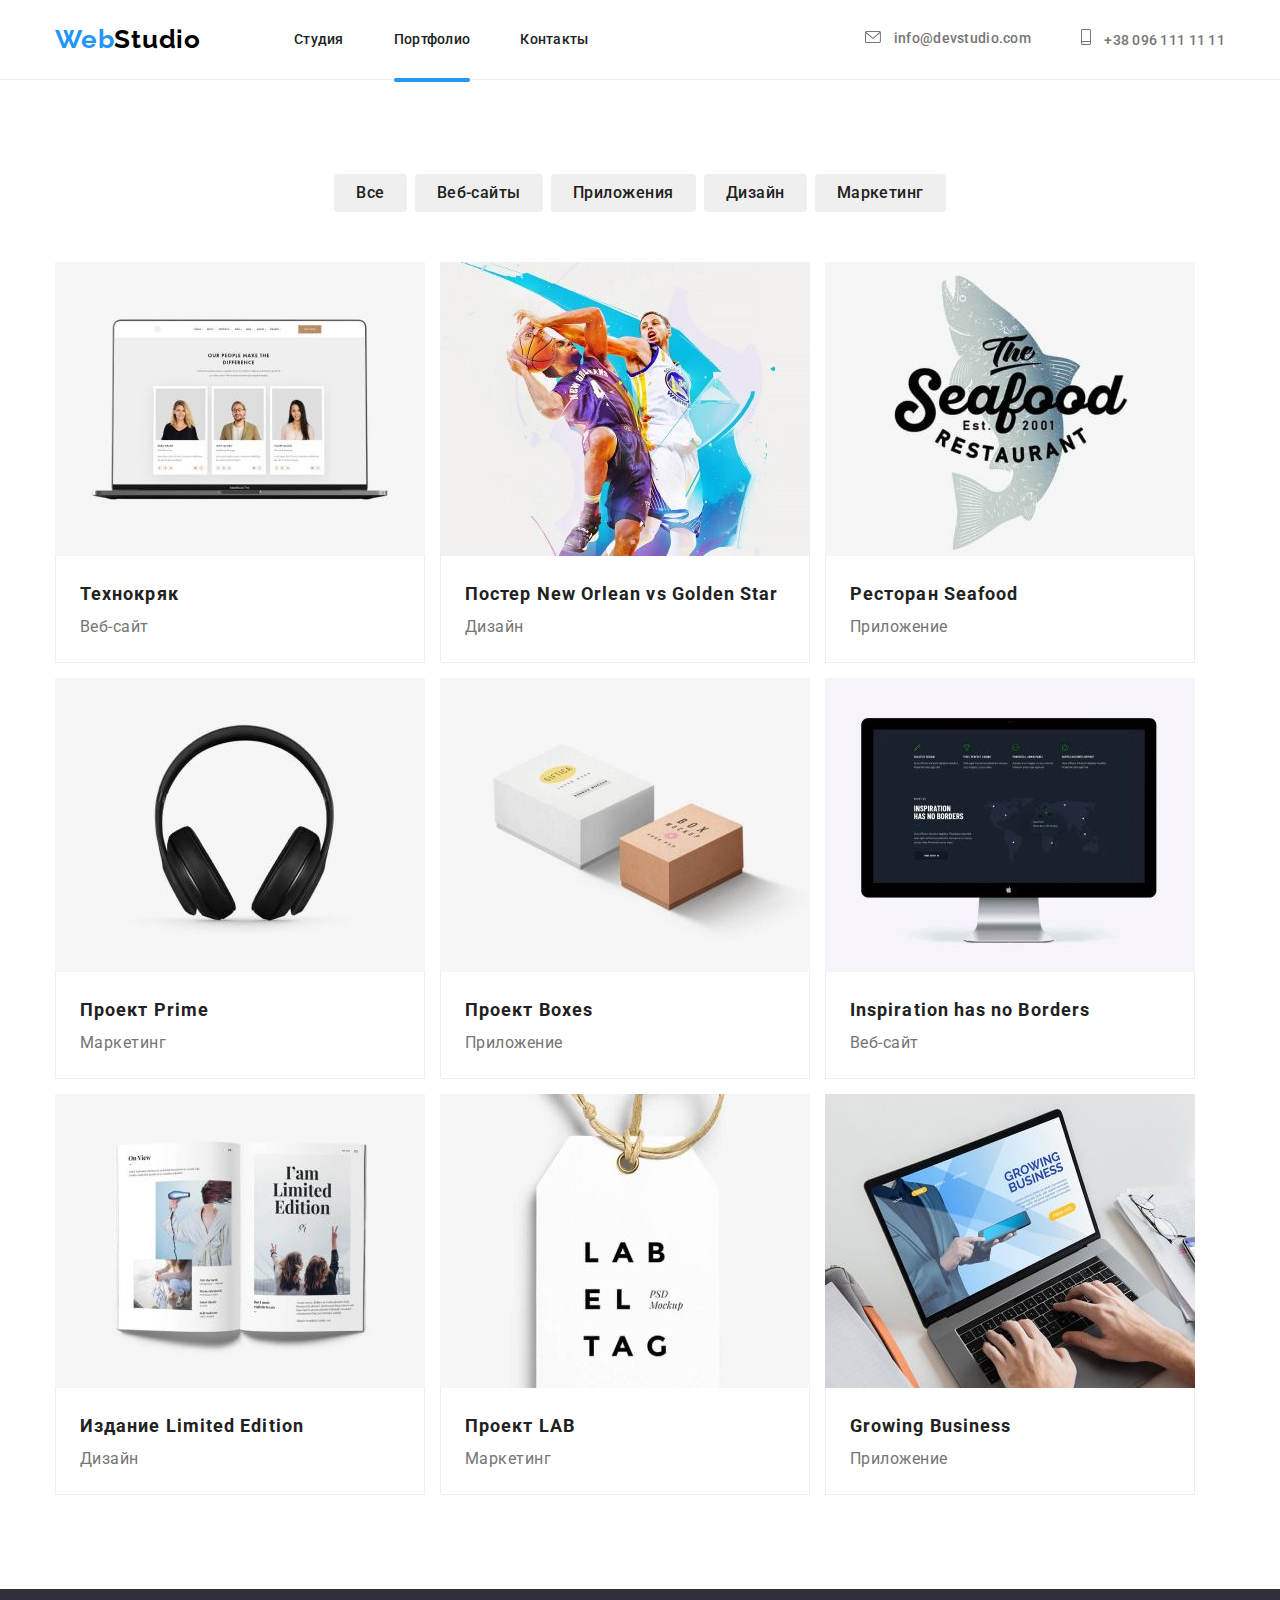
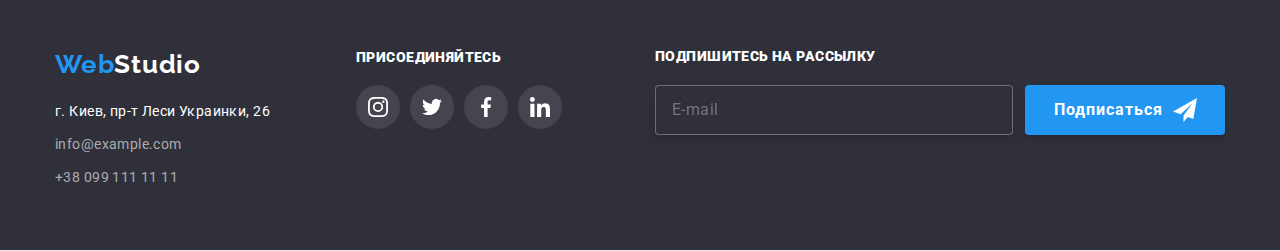
==== commit 95c053ee: "done" ====
--- a/portfolio.html
+++ b/portfolio.html
@@ -73,7 +73,7 @@
         <div class="menu-container">
         <ul class="mob-nav">
           <li class="mob-nav__item list"><a href="./index.html" class="mob-nav__link" rel="noreferrer nofolower"> Студия </a> </li>
-          <li class="mob-nav__item list"><a href="./portfolio.html" class="mob-nav__link" rel="noreferrer nofolower"> Портфолио </a> </li>
+          <li class="mob-nav__item list"><a href="./portfolio.html" class="mob-nav__link curr" rel="noreferrer nofolower"> Портфолио </a> </li>
           <li class="mob-nav__item list"><a href="" class="mob-nav__link" rel="noreferrer nofolower"> Контакты </a> </li>
         </ul>
         <div class="mob-menu-bottom">
@@ -119,11 +119,12 @@
             <li class="portfolio-list-item">
               <a href="">
                 <div class="portfolio-customer-img-container">
-                  <img
-                    src="./images/portfolio-image/img1.jpg"
-                    alt="Веб сайт Технокряк"
-                    width="370"
-                  />
+                  <picture>
+                  <source media="(min-width: 1200px)" srcset="images\portfolio\desktop\portfolio9-desktop_result.jpg 1x, images\portfolio\desktop\portfolio9-desktop@2x_result.jpg 2x" type="image/jpg">
+                  <source media="(min-width: 768px)" srcset="images\portfolio\tablet\portfolio9-tablet_result.jpg 1x, images\portfolio\tablet\portfolio9-tablet@2x_result.jpg 2x" type="image/jpg">
+                  <source media="(max-width: 767px)" srcset="images\portfolio\mobile\portfolio9-mob_result.jpg 1x, images\portfolio\mobile\portfolio9-mob@2x_result.jpg 2x" type="image/jpg">
+                  <img src="images\portfolio\mobile\portfolio9-mob_result.jpg" alt="Веб сайт Технокряк" max-width="450">
+                </picture>                
                   <p class="portfolio-about-customer">
                     Ресурс предлагает комплексные предложения с разным уровнем функционала и
                     сервисов. Все это позволит посетителю получить исчерпывающие сведения о компании
@@ -139,7 +140,13 @@
             <li class="portfolio-list-item">
               <a href="">
                 <div class="portfolio-customer-img-container">
-                  <img src="./images/portfolio-image/img2.jpg" alt="Дизайн постера" width="370" />
+                  <picture>
+                  <source media="(min-width: 1200px)" srcset="images\portfolio\desktop\portfolio8-desktop_result.jpg 1x, images\portfolio\desktop\portfolio8-desktop@2x_result.jpg 2x" type="image/jpg">
+                  <source media="(min-width: 768px)" srcset="images\portfolio\tablet\portfolio8-tablet_result.jpg 1x, images\portfolio\tablet\portfolio8-tablet@2x_result.jpg 2x" type="image/jpg">
+                  <source media="(max-width: 767px)" srcset="images\portfolio\mobile\portfolio8-mob_result.jpg 1x, images\portfolio\mobile\portfolio8-mob@2x_result.jpg 2x" type="image/jpg">
+                  <img src="images\portfolio\mobile\portfolio8-mob_result.jpg" alt="Дизайн постера" max-width="450">
+                </picture>
+                  
                   <p class="portfolio-about-customer">
                     Lorem ipsum dolor sit amet consectetur adipisicing elit. Fugiat dolorum nesciunt
                     repellendus ex modi laboriosam?
@@ -154,11 +161,12 @@
             <li class="portfolio-list-item">
               <a href="">
                 <div class="portfolio-customer-img-container">
-                  <img
-                    src="./images/portfolio-image/img3.jpg"
-                    alt="Приложение Seafood"
-                    width="370"
-                  />
+                  <picture>
+                  <source media="(min-width: 1200px)" srcset="images\portfolio\desktop\portfolio7-desktop_result.jpg 1x, images\portfolio\desktop\portfolio7-desktop@2x_result.jpg 2x" type="image/jpg">
+                  <source media="(min-width: 768px)" srcset="images\portfolio\tablet\portfolio7-tablet_result.jpg 1x, images\portfolio\tablet\portfolio7-tablet@2x_result.jpg 2x" type="image/jpg">
+                  <source media="(max-width: 767px)" srcset="images\portfolio\mobile\portfolio7-mob_result.jpg 1x, images\portfolio\mobile\portfolio7-mob@2x_result.jpg 2x" type="image/jpg">
+                  <img src="images\portfolio\mobile\portfolio7-mob_result.jpg" alt="Приложение Seafood" max-width="450">
+                </picture>
                   <p class="portfolio-about-customer">
                     Lorem ipsum dolor sit amet consectetur adipisicing elit. Fugiat dolorum nesciunt
                     repellendus ex modi laboriosam?
@@ -173,11 +181,12 @@
             <li class="portfolio-list-item">
               <a href="">
                 <div class="portfolio-customer-img-container">
-                  <img
-                    src="./images/portfolio-image/img4.jpg"
-                    alt="Маркетинговое решение для Prime"
-                    width="370"
-                  />
+                  <picture>
+                  <source media="(min-width: 1200px)" srcset="images\portfolio\desktop\portfolio6-desktop_result.jpg 1x, images\portfolio\desktop\portfolio6-desktop@2x_result.jpg 2x" type="image/jpg">
+                  <source media="(min-width: 768px)" srcset="images\portfolio\tablet\portfolio6-tablet_result.jpg 1x, images\portfolio\tablet\portfolio6-tablet@2x_result.jpg 2x" type="image/jpg">
+                  <source media="(max-width: 767px)" srcset="images\portfolio\mobile\portfolio6-mob_result.jpg 1x, images\portfolio\mobile\portfolio6-mob@2x_result.jpg 2x" type="image/jpg">
+                  <img src="images\portfolio\mobile\portfolio6-mob_result.jpg" alt="Маркетинговое решение для Prime" max-width="450">
+                  </picture> 
                   <p class="portfolio-about-customer">
                     Lorem ipsum dolor sit amet consectetur adipisicing elit. Fugiat dolorum nesciunt
                     repellendus ex modi laboriosam?
@@ -192,11 +201,12 @@
             <li class="portfolio-list-item">
               <a href="">
                 <div class="portfolio-customer-img-container">
-                  <img
-                    src="./images/portfolio-image/img5.jpg"
-                    alt="Приложение для Boxes"
-                    width="370"
-                  />
+                  <picture>
+                  <source media="(min-width: 1200px)" srcset="images\portfolio\desktop\portfolio5-desktop_result.jpg 1x, images\portfolio\desktop\portfolio5-desktop@2x_result.jpg 2x" type="image/jpg">
+                  <source media="(min-width: 768px)" srcset="images\portfolio\tablet\portfolio5-tablet_result.jpg 1x, images\portfolio\tablet\portfolio5-tablet@2x_result.jpg 2x" type="image/jpg">
+                  <source media="(max-width: 767px)" srcset="images\portfolio\mobile\portfolio5-mob_result.jpg 1x, images\portfolio\mobile\portfolio5-mob@2x_result.jpg 2x" type="image/jpg">
+                  <img src="images\portfolio\mobile\portfolio5-mob_result.jpg" alt="Приложение для Boxes" max-width="450">
+                  </picture>                  
                   <p class="portfolio-about-customer">
                     Lorem ipsum dolor sit amet consectetur adipisicing elit. Fugiat dolorum nesciunt
                     repellendus ex modi laboriosam?
@@ -211,11 +221,12 @@
             <li class="portfolio-list-item">
               <a href="">
                 <div class="portfolio-customer-img-container">
-                  <img
-                    src="./images/portfolio-image/img6.jpg"
-                    alt="Веб сайт Inspiration has no Borders"
-                    width="370"
-                  />
+                  <picture>
+                  <source media="(min-width: 1200px)" srcset="images\portfolio\desktop\portfolio4-desktop_result.jpg 1x, images\portfolio\desktop\portfolio4-desktop@2x_result.jpg 2x" type="image/jpg">
+                  <source media="(min-width: 768px)" srcset="images\portfolio\tablet\portfolio4-tablet_result.jpg 1x, images\portfolio\tablet\portfolio4-tablet@2x_result.jpg 2x" type="image/jpg">
+                  <source media="(max-width: 767px)" srcset="images\portfolio\mobile\portfolio4-mob_result.jpg 1x, images\portfolio\mobile\portfolio4-mob@2x_result.jpg 2x" type="image/jpg">
+                  <img src="images\portfolio\mobile\portfolio4-mob_result.jpg" alt="Веб сайт Inspiration has no Borders" max-width="450">
+                  </picture>                     
                   <p class="portfolio-about-customer">
                     Lorem ipsum dolor sit amet consectetur adipisicing elit. Fugiat dolorum nesciunt
                     repellendus ex modi laboriosam?
@@ -230,7 +241,12 @@
             <li class="portfolio-list-item">
               <a href="">
                 <div class="portfolio-customer-img-container">
-                  <img src="./images/portfolio-image/img7.jpg" alt="Пример дизайна" width="370" />
+                  <picture>
+                  <source media="(min-width: 1200px)" srcset="images\portfolio\desktop\portfolio3-desktop_result.jpg 1x, images\portfolio\desktop\portfolio3-desktop@2x_result.jpg 2x" type="image/jpg">
+                  <source media="(min-width: 768px)" srcset="images\portfolio\tablet\portfolio3-tablet_result.jpg 1x, images\portfolio\tablet\portfolio3-tablet@2x_result.jpg 2x" type="image/jpg">
+                  <source media="(max-width: 767px)" srcset="images\portfolio\mobile\portfolio3-mob_result.jpg 1x, images\portfolio\mobile\portfolio3-mob@2x_result.jpg 2x" type="image/jpg">
+                  <img src="images\portfolio\mobile\portfolio3-mob_result.jpg" alt="Пример дизайна" max-width="450">
+                  </picture>                   
                   <p class="portfolio-about-customer">
                     Lorem ipsum dolor sit amet consectetur adipisicing elit. Fugiat dolorum nesciunt
                     repellendus ex modi laboriosam?
@@ -245,11 +261,12 @@
             <li class="portfolio-list-item">
               <a href="">
                 <div class="portfolio-customer-img-container">
-                  <img
-                    src="./images/portfolio-image/img8.jpg"
-                    alt="Маркетинговое решение для LAB"
-                    width="370"
-                  />
+                  <picture>
+                  <source media="(min-width: 1200px)" srcset="images\portfolio\desktop\portfolio2-desktop_result.jpg 1x, images\portfolio\desktop\portfolio2-desktop@2x_result.jpg 2x" type="image/jpg">
+                  <source media="(min-width: 768px)" srcset="images\portfolio\tablet\portfolio2-tablet_result.jpg 1x, images\portfolio\tablet\portfolio2-tablet@2x_result.jpg 2x" type="image/jpg">
+                  <source media="(max-width: 767px)" srcset="images\portfolio\mobile\portfolio2-mob_result.jpg 1x, images\portfolio\mobile\portfolio2-mob@2x_result.jpg 2x" type="image/jpg">
+                  <img src="images\portfolio\mobile\portfolio2-mob_result.jpg" alt="Маркетинговое решение для LAB" max-width="450">
+                  </picture>                      
                   <p class="portfolio-about-customer">
                     Lorem ipsum dolor sit amet consectetur adipisicing elit. Fugiat dolorum nesciunt
                     repellendus ex modi laboriosam?
@@ -264,11 +281,12 @@
             <li class="portfolio-list-item">
               <a href="">
                 <div class="portfolio-customer-img-container">
-                  <img
-                    src="./images/portfolio-image/img9.jpg"
-                    alt="Образец приложения Growing Business"
-                    width="370"
-                  />
+                  <picture>
+                  <source media="(min-width: 1200px)" srcset="images\portfolio\desktop\portfolio1-desktop_result.jpg 1x, images\portfolio\desktop\portfolio1-desktop@2x_result.jpg 2x" type="image/jpg">
+                  <source media="(min-width: 768px)" srcset="images\portfolio\tablet\portfolio1-tablet_result.jpg 1x, images\portfolio\tablet\portfolio1-tablet@2x_result.jpg 2x" type="image/jpg">
+                  <source media="(max-width: 767px)" srcset="images\portfolio\mobile\portfolio1-mob_result.jpg 1x, images\portfolio\mobile\portfolio1-mob@2x_result.jpg 2x" type="image/jpg">
+                  <img src="images\portfolio\mobile\portfolio1-mob_result.jpg" alt="Образец приложения Growing Business" max-width="450">
+                  </picture>                    
                   <p class="portfolio-about-customer">
                     Lorem ipsum dolor sit amet consectetur adipisicing elit. Fugiat dolorum nesciunt
                     repellendus ex modi laboriosam?
--- a/css/main.min.css
+++ b/css/main.min.css
@@ -1 +1 @@
-h1,h2,h3,h4,h5,h6,ul,li,p,img{margin:0;padding:0}img{display:block;max-width:100%;height:auto}a{text-decoration:none}.list{list-style:none}.link-item{text-decoration:none}:root{--main-color: #757575;--secondary-color: #ffffff;--section-color: #212121;--accent-color: #2196f3;--black-color: #000000;--footer-contact-color: rgba(255, 255, 255, 0.6);--bgc-semiblack: #2f303a;--icons-grey: #AFB1B8}body{color:var(--main-color);background-color:#fff;font-family:"Roboto";font-size:14px}.container{width:100%;padding:0 15px;margin:0 auto}@media screen and (min-width: 480px){.container{max-width:480px}}@media screen and (min-width: 768px){.container{max-width:768px}}@media screen and (min-width: 1200px){.container{max-width:1200px}}.current::after{content:"";background:#2196f3;border-radius:2px;display:block;width:100%;height:4px;position:absolute;bottom:-200%}.logo-accent{color:var(--accent-color);font-family:"Raleway";font-weight:700;line-height:1.19;letter-spacing:.03em;font-size:26px}.logo-black{font-family:"Raleway";color:var(--black-color);font-weight:700;font-size:26px;line-height:1.19;letter-spacing:.03em;margin-right:93px}.logo-white{color:var(--secondary-color);font-family:"Raleway";font-weight:700;font-size:26px;line-height:1.19;letter-spacing:.03em}.header{position:relative;display:-webkit-box;display:-ms-flexbox;display:flex;padding:24px 0;border-bottom:1px solid #ececec;margin-left:auto;margin-right:auto;-webkit-transition-property:fill;transition-property:fill;-webkit-transition-duration:250ms;transition-duration:250ms;-webkit-transition-timing-function:cubic-bezier(0.4, 0, 0.2, 1);transition-timing-function:cubic-bezier(0.4, 0, 0.2, 1)}.menu-btn{position:absolute;top:10px;right:15px;display:block;width:40px;height:40px;fill:#212121;background-color:#fff;border-color:rgba(0,0,0,0);margin-left:auto;-webkit-transition-property:fill;transition-property:fill;-webkit-transition-duration:250ms;transition-duration:250ms;-webkit-transition-timing-function:cubic-bezier(0.4, 0, 0.2, 1);transition-timing-function:cubic-bezier(0.4, 0, 0.2, 1)}@media screen and (min-width: 768px){.menu-btn{display:none}}.menu-btn:hover,.menu-btn:focus{fill:var(--accent-color)}@media screen and (min-width: 768px){.menu-btn{display:none}}.top-header-nav{display:-webkit-box;display:-ms-flexbox;display:flex;-webkit-box-pack:justify;-ms-flex-pack:justify;justify-content:space-between;-webkit-box-align:center;-ms-flex-align:center;align-items:center}.top-nav{display:-webkit-box;display:-ms-flexbox;display:flex;-webkit-box-align:center;-ms-flex-align:center;align-items:center}.header-nav{display:none}@media screen and (min-width: 768px){.header-nav{display:-webkit-box;display:-ms-flexbox;display:flex;-webkit-box-align:center;-ms-flex-align:center;align-items:center}}.header-nav-list{display:-webkit-box;display:-ms-flexbox;display:flex;position:relative}.nav-list-item{position:relative}.nav-list-item:not(:first-child){margin-left:50px}.nav-list-item-link{font-weight:500;line-height:1.14;letter-spacing:.02em;color:var(--section-color);padding-top:32px;padding-bottom:32px;-webkit-transition-property:color;transition-property:color;-webkit-transition-duration:250ms;transition-duration:250ms;-webkit-transition-timing-function:cubic-bezier(0.4, 0, 0.2, 1);transition-timing-function:cubic-bezier(0.4, 0, 0.2, 1)}.nav-list-item-link:hover,.nav-list-item-link:focus{color:var(--accent-color)}.header-contact-list{display:none}@media screen and (min-width: 768px){.header-contact-list{display:-webkit-box;display:-ms-flexbox;display:flex;-webkit-box-orient:vertical;-webkit-box-direction:normal;-ms-flex-direction:column;flex-direction:column;-webkit-box-align:start;-ms-flex-align:start;align-items:flex-start}}@media screen and (min-width: 1200px){.header-contact-list{-webkit-box-orient:horizontal;-webkit-box-direction:normal;-ms-flex-direction:row;flex-direction:row}}@media screen and (min-width: 1200px){.header-contact-list-item:not(:first-child){margin-left:50px}}.header-contact-info{color:var(--main-color);font-weight:500;font-size:14px;line-height:1.42;letter-spacing:.02em;-webkit-transition-property:color;transition-property:color;-webkit-transition-duration:250ms;transition-duration:250ms;-webkit-transition-timing-function:cubic-bezier(0.4, 0, 0.2, 1);transition-timing-function:cubic-bezier(0.4, 0, 0.2, 1)}.header-icon{margin-right:10px;fill:var(--main-color);-webkit-transition-property:fill;transition-property:fill;-webkit-transition-duration:250ms;transition-duration:250ms;-webkit-transition-timing-function:cubic-bezier(0.4, 0, 0.2, 1);transition-timing-function:cubic-bezier(0.4, 0, 0.2, 1)}.header-contact-info:hover,.header-contact-info:focus{color:var(--accent-color)}.header-contact-info:hover:hover .header-icon,.header-contact-info:hover:focus .header-icon,.header-contact-info:focus:hover .header-icon,.header-contact-info:focus:focus .header-icon{fill:var(--accent-color)}.mob-menu{position:fixed;top:0;left:0;width:100vw;height:100vh;background-color:#fff;padding:15px 0;overflow:auto;margin:0 auto;z-index:999;-webkit-transition-property:all;transition-property:all;-webkit-transition-duration:350ms;transition-duration:350ms;-webkit-transition-timing-function:cubic-bezier(0.4, 0, 0.2, 1);transition-timing-function:cubic-bezier(0.4, 0, 0.2, 1)}@media screen and (min-width: 768px){.mob-menu{display:none}}.mob-menu.is-hidden{opacity:0;pointer-events:none;visibility:hidden}.menu-close{position:absolute;top:10px;right:15px;display:block;width:40px;height:40px;fill:#212121;background-color:#fff;border-color:rgba(0,0,0,0);margin-left:auto;-webkit-transition-property:fill;transition-property:fill;-webkit-transition-duration:250ms;transition-duration:250ms;-webkit-transition-timing-function:cubic-bezier(0.4, 0, 0.2, 1);transition-timing-function:cubic-bezier(0.4, 0, 0.2, 1)}.menu-close:hover,.menu-close:focus{fill:var(--accent-color)}.menu-container{padding:33px 40px;display:-webkit-box;display:-ms-flexbox;display:flex;-webkit-box-orient:vertical;-webkit-box-direction:normal;-ms-flex-direction:column;flex-direction:column;-webkit-box-pack:justify;-ms-flex-pack:justify;justify-content:space-between;height:100%}.mob-nav{margin-bottom:50px}.mob-nav__item:not(:last-child){margin-bottom:32px}.mob-nav__link{width:100%;font-weight:500;font-size:35px;line-height:1.18px;letter-spacing:.02em;color:#212121}@media screen and (min-width: 480px){.mob-nav__link{font-size:40px}}.mob-contacts{list-style:none;margin-bottom:64px}.mob-contacts__item:not(:last-child){margin-bottom:32px}.mob-contacts__link{width:100%;font-weight:500;font-size:26px;line-height:1.18px;letter-spacing:.02em;color:var(--accent-color)}@media screen and (min-width: 480px){.mob-contacts__link{font-size:34px}}.mob-mail{font-weight:500;font-size:20px;line-height:1.18px;letter-spacing:.02em;color:#757575}@media screen and (min-width: 480px){.mob-mail{font-size:24px}}.mob-social{display:-webkit-box;display:-ms-flexbox;display:flex;list-style:none}.mob-social__item:not(:last-child){padding-right:10px;border-right:1px solid rgba(33,33,33,.2);margin-right:10px}.mob-social__link{width:100%;font-weight:500;font-size:11px;line-height:1.22px;letter-spacing:.02em;color:var(--accent-color)}@media screen and (min-width: 480px){.mob-social__link{font-size:18px}}.hero{padding:118px 0;text-align:center;background-image:-webkit-gradient(linear, left top, left bottom, from(rgba(47, 48, 58, 0.4)), to(rgba(47, 48, 58, 0.4))),url(../images/hero-bg-img.jpg);background-image:linear-gradient(to bottom, rgba(47, 48, 58, 0.4), rgba(47, 48, 58, 0.4)),url(../images/hero-bg-img.jpg);background-repeat:no-repeat;background-position:center;background-size:cover;max-width:1600px;margin-left:auto;margin-right:auto;background-color:var(--bgc-semiblack)}@media screen and (min-width: 1200px){.hero{padding:200px 0}}.hero-title{max-width:360px;margin:0 auto;color:var(--secondary-color);font-weight:900;font-size:26px;line-height:1.62;letter-spacing:.06em;text-transform:uppercase;margin-bottom:30px}@media screen and (min-width: 1200px){.hero-title{font-size:44px;line-height:1.36;max-width:696px}}.hero-btn{font-family:inherit;font-weight:700;font-size:16px;line-height:1.88;display:inline-block;letter-spacing:.06em;color:var(--secondary-color);background-color:var(--accent-color);cursor:pointer;-webkit-box-shadow:0px 4px 4px rgba(0,0,0,.15);box-shadow:0px 4px 4px rgba(0,0,0,.15);border-radius:4px;padding:10px 32px;min-width:200px;height:50px;border:1px solid rgba(0,0,0,0);-webkit-transition-property:background-color;transition-property:background-color;-webkit-transition-duration:250ms;transition-duration:250ms;-webkit-transition-timing-function:cubic-bezier(0.4, 0, 0.2, 1);transition-timing-function:cubic-bezier(0.4, 0, 0.2, 1)}.hero-btn:hover,.hero-btn:focus{background-color:#188ce8}.features{padding:60px 0}@media screen and (min-width: 1200px){.features{padding-top:94px;padding-bottom:94px}}.features__list{display:-webkit-box;display:-ms-flexbox;display:flex;-ms-flex-wrap:wrap;flex-wrap:wrap;gap:30px}.features__item{-ms-flex-preferred-size:100%;flex-basis:100%}@media screen and (min-width: 768px){.features__item{-ms-flex-preferred-size:calc((100% - 30px)/2);flex-basis:calc((100% - 30px)/2)}}@media screen and (min-width: 1200px){.features__item{-ms-flex-preferred-size:calc((100% - 90px)/4);flex-basis:calc((100% - 90px)/4)}}.features__item::before{content:"";display:block;height:120px;width:100%;background-color:#f5f4fa;border-radius:4px;background-position:center;background-repeat:no-repeat;margin-bottom:30px}.features__item:nth-of-type(1)::before{background-image:url(../images/features-icons/antenna.svg)}.features__item:nth-of-type(2)::before{background-image:url(../images/features-icons/clock.svg)}.features__item:nth-of-type(3)::before{background-image:url(../images/features-icons/diagram.svg)}.features__item:nth-of-type(4)::before{background-image:url(../images/features-icons/astronaut.svg)}.features__title{font-weight:700;font-size:14px;line-height:1.14;letter-spacing:.03em;text-transform:uppercase;color:var(--section-color);margin-bottom:10px;text-align:center}@media screen and (min-width: 768px){.features__title{text-align:left}}.features__text{font-size:14px;line-height:1.71;letter-spacing:.03em;color:var(--main-color)}.jobs{display:none;padding-bottom:94px}@media screen and (min-width: 1200px){.jobs{display:block}}.jobs__title{color:var(--section-color);font-weight:700;font-size:36px;line-height:1.17;text-align:center;letter-spacing:.03em;margin-bottom:50px}.jobs__list{display:-webkit-box;display:-ms-flexbox;display:flex;margin-right:-30px}.jobs__item{-ms-flex-preferred-size:calc(33.3333333333% - 30px);flex-basis:calc(33.3333333333% - 30px);margin-right:30px;position:relative}.jobs__text{position:absolute;bottom:0;display:-webkit-box;display:-ms-flexbox;display:flex;-webkit-box-align:center;-ms-flex-align:center;align-items:center;-webkit-box-pack:center;-ms-flex-pack:center;justify-content:center;width:370px;height:70px;background-color:rgba(47,48,58,.8);font-weight:700;font-size:14px;line-height:1.14;text-align:center;letter-spacing:.03em;text-transform:uppercase;color:var(--secondary-color)}.team{padding:60px 0;margin-left:auto;margin-right:auto;background-color:#f5f4fa}@media screen and (min-width: 1200px){.team{padding-top:94px;padding-bottom:94px}}.team__title{color:var(--section-color);font-weight:700;font-size:28px;line-height:1.18;text-align:center;letter-spacing:.03em;margin-bottom:30px}@media screen and (min-width: 1200px){.team__title{font-size:36px;line-height:1.17;margin-bottom:50px}}.team__list{display:-webkit-box;display:-ms-flexbox;display:flex;-ms-flex-wrap:wrap;flex-wrap:wrap;gap:30px;text-align:center}.team__item{-ms-flex-preferred-size:100%;flex-basis:100%}@media screen and (min-width: 768px){.team__item{-ms-flex-preferred-size:calc((100% - 30px)/2);flex-basis:calc((100% - 30px)/2)}}@media screen and (min-width: 1200px){.team__item{-ms-flex-preferred-size:calc((100% - 90px)/4);flex-basis:calc((100% - 90px)/4)}}.team-card{background:var(--secondary-color);-webkit-box-shadow:0px 1px 3px rgba(0,0,0,.12),0px 1px 1px rgba(0,0,0,.14),0px 2px 1px rgba(0,0,0,.2);box-shadow:0px 1px 3px rgba(0,0,0,.12),0px 1px 1px rgba(0,0,0,.14),0px 2px 1px rgba(0,0,0,.2);border-radius:0px 0px 4px 4px}.team-card__text{background:var(--secondary-color);padding:30px 0}.team-card__title{color:var(--section-color);font-weight:500;font-size:16px;line-height:1.19;text-align:center;letter-spacing:.03em;margin-bottom:10px}.team-card__prof{font-size:16px;line-height:1.19;text-align:center;letter-spacing:.03em;color:var(--main-color);margin-bottom:16px}.team-card__list{display:-webkit-box;display:-ms-flexbox;display:flex;-webkit-box-pack:center;-ms-flex-pack:center;justify-content:center}.team-card__item{margin-right:10px}.team-card__item:last-child{margin-right:0}.team-card__link{width:44px;height:44px;display:-webkit-box;display:-ms-flexbox;display:flex;-webkit-box-align:center;-ms-flex-align:center;align-items:center;-webkit-box-pack:center;-ms-flex-pack:center;justify-content:center;border-radius:50%;-webkit-transition-property:background-color;transition-property:background-color;-webkit-transition-duration:250ms;transition-duration:250ms;-webkit-transition-timing-function:cubic-bezier(0.4, 0, 0.2, 1);transition-timing-function:cubic-bezier(0.4, 0, 0.2, 1)}.team-card__link:hover,.team-card__link:focus{background-color:var(--accent-color)}.team-card__icon{fill:var(--icons-grey);-webkit-transition-property:fill;transition-property:fill;-webkit-transition-duration:250ms;transition-duration:250ms;-webkit-transition-timing-function:cubic-bezier(0.4, 0, 0.2, 1);transition-timing-function:cubic-bezier(0.4, 0, 0.2, 1)}.team-card__link:hover .team-card__icon,.team-card__link:focus .team-card__icon{fill:#fff}.clients{text-align:center;padding-top:94px;padding-bottom:94px}.clients__title{font-weight:700;font-size:28px;line-height:1.18;text-align:center;letter-spacing:.03em;color:var(--section-color);margin-bottom:30px}@media screen and (min-width: 1200px){.clients__title{font-size:36px;line-height:1.17;margin-bottom:50px}}.clients__list{display:-webkit-box;display:-ms-flexbox;display:flex;-ms-flex-wrap:wrap;flex-wrap:wrap;gap:30px;-webkit-box-pack:center;-ms-flex-pack:center;justify-content:center}.clients__item{display:-webkit-box;display:-ms-flexbox;display:flex;-ms-flex-preferred-size:calc(50% - 30px);flex-basis:calc(50% - 30px);height:92px}@media screen and (min-width: 768px){.clients__item{-ms-flex-preferred-size:calc((100% - 60px)/3);flex-basis:calc((100% - 60px)/3)}}@media screen and (min-width: 1200px){.clients__item{-ms-flex-preferred-size:calc((100% - 150px)/6);flex-basis:calc((100% - 150px)/6)}}.clients__link{height:100%;width:100%;border:1px solid #afb1b8;border-radius:4px;display:-webkit-box;display:-ms-flexbox;display:flex;-webkit-box-align:center;-ms-flex-align:center;align-items:center;-webkit-box-pack:center;-ms-flex-pack:center;justify-content:center;-webkit-transition-property:border;transition-property:border;-webkit-transition-duration:250ms;transition-duration:250ms;-webkit-transition-timing-function:cubic-bezier(0.4, 0, 0.2, 1);transition-timing-function:cubic-bezier(0.4, 0, 0.2, 1)}.clients__link:hover,.clients__link:focus{border:1px solid var(--accent-color)}.client__icon{fill:var(--icons-grey);-webkit-transition-property:fill;transition-property:fill;-webkit-transition-duration:250ms;transition-duration:250ms;-webkit-transition-timing-function:cubic-bezier(0.4, 0, 0.2, 1);transition-timing-function:cubic-bezier(0.4, 0, 0.2, 1)}.clients__link:hover .client__icon,.clients__link:focus .client__icon{fill:var(--accent-color)}.footer{padding:60px 0;border-bottom:1px solid #ececec;margin-left:auto;margin-right:auto;background-color:var(--bgc-semiblack)}.footer-top-container{display:-webkit-box;display:-ms-flexbox;display:flex;-webkit-box-orient:vertical;-webkit-box-direction:normal;-ms-flex-direction:column;flex-direction:column;-webkit-box-pack:center;-ms-flex-pack:center;justify-content:center}@media screen and (min-width: 768px){.footer-top-container{-webkit-box-orient:horizontal;-webkit-box-direction:normal;-ms-flex-direction:row;flex-direction:row;-ms-flex-wrap:wrap;flex-wrap:wrap}}@media screen and (min-width: 1200px){.footer-top-container{-webkit-box-orient:horizontal;-webkit-box-direction:normal;-ms-flex-direction:row;flex-direction:row;-ms-flex-wrap:nowrap;flex-wrap:nowrap}}.footer-adress-container{margin:0 auto;margin-bottom:60px;text-align:center}@media screen and (min-width: 1200px){.footer-adress-container{margin-bottom:0;min-width:231px;text-align:left}}.footer-list{display:-webkit-box;display:-ms-flexbox;display:flex;-webkit-box-orient:vertical;-webkit-box-direction:normal;-ms-flex-direction:column;flex-direction:column;-webkit-box-pack:space-evenly;-ms-flex-pack:space-evenly;justify-content:space-evenly;margin-top:20px}.footer-list-item{margin-bottom:9px}.footer-list-item:last-child{margin-bottom:0}.footer-contact-info{color:var(--footer-contact-color);font-size:14px;line-height:1.71;letter-spacing:.03em;font-style:normal;-webkit-transition-property:color;transition-property:color;-webkit-transition-duration:250ms;transition-duration:250ms;-webkit-transition-timing-function:cubic-bezier(0.4, 0, 0.2, 1);transition-timing-function:cubic-bezier(0.4, 0, 0.2, 1)}.footer-contact-info:hover,.footer-contact-info:focus{color:var(--accent-color);font-style:normal}.footer-adress{color:var(--secondary-color);font-size:14px;line-height:1.71;letter-spacing:.03em;font-style:normal}.footer-social-container{display:-webkit-box;display:-ms-flexbox;display:flex;max-height:80px;-webkit-box-orient:vertical;-webkit-box-direction:normal;-ms-flex-direction:column;flex-direction:column;-webkit-box-pack:center;-ms-flex-pack:center;justify-content:center;margin:0 auto;margin-bottom:60px;text-align:center}@media screen and (min-width: 1200px){.footer-social-container{margin-left:70px;text-align:left}}.join-us{font-weight:700;font-size:14px;line-height:16px;letter-spacing:.03em;text-transform:uppercase;color:var(--secondary-color);margin-bottom:20px}.footer-social-link-list{display:-webkit-box;display:-ms-flexbox;display:flex}.footer-social{margin-right:10px;border-radius:50%;background-color:rgba(255,255,255,.1)}.footer-social:last-child{margin-right:0}.footer-social>a:hover,.footer-social>a:focus{background-color:var(--accent-color)}.footer-social>a{width:44px;height:44px;display:-webkit-box;display:-ms-flexbox;display:flex;-webkit-box-align:center;-ms-flex-align:center;align-items:center;-webkit-box-pack:center;-ms-flex-pack:center;justify-content:center;border-radius:50%;-webkit-transition-property:background-color;transition-property:background-color;-webkit-transition-duration:250ms;transition-duration:250ms;-webkit-transition-timing-function:cubic-bezier(0.4, 0, 0.2, 1);transition-timing-function:cubic-bezier(0.4, 0, 0.2, 1)}.footer-social-icon{fill:#fff}.subscribe-container{width:100%;text-align:center;margin:0 auto}@media screen and (min-width: 1200px){.subscribe-container{margin-left:93px;text-align:left}}.subscribe-text{font-weight:700;font-size:14px;line-height:1.14;letter-spacing:.03em;text-transform:uppercase;color:#fff;margin-bottom:20px}.subscribe-form{width:100%;display:-webkit-box;display:-ms-flexbox;display:flex;-webkit-box-orient:vertical;-webkit-box-direction:normal;-ms-flex-direction:column;flex-direction:column;-webkit-box-align:center;-ms-flex-align:center;align-items:center}@media screen and (min-width: 1200px){.subscribe-form{-webkit-box-orient:horizontal;-webkit-box-direction:normal;-ms-flex-direction:row;flex-direction:row;-webkit-box-align:center;-ms-flex-align:center;align-items:center}}.email-input{width:100%;height:50px;padding:15px 16px;margin-bottom:20px;border:1px solid rgba(255,255,255,.3);-webkit-filter:drop-shadow(0px 4px 4px rgba(0, 0, 0, 0.15));filter:drop-shadow(0px 4px 4px rgba(0, 0, 0, 0.15));border-radius:4px;background-color:#2f303a;font-weight:400;font-size:16px;line-height:1.25;display:-webkit-box;display:-ms-flexbox;display:flex;-webkit-box-align:center;-ms-flex-align:center;align-items:center;letter-spacing:.03em;color:rgba(255,255,255,.6)}@media screen and (min-width: 768px){.email-input{width:450px}}@media screen and (min-width: 1200px){.email-input{width:358px;margin-bottom:0}}.send-container{position:relative;margin:0 auto}@media screen and (min-width: 1200px){.send-container{margin-left:12px}}.submit-btn{width:200px;height:50px;padding:10px 29px;font-weight:700;font-size:16px;line-height:1.88;display:-webkit-box;display:-ms-flexbox;display:flex;-webkit-box-align:center;-ms-flex-align:center;align-items:center;text-align:center;letter-spacing:.06em;color:#fff;background:#2196f3;-webkit-box-shadow:0px 4px 4px rgba(0,0,0,.15);box-shadow:0px 4px 4px rgba(0,0,0,.15);border-radius:4px;border:none;cursor:pointer}.icon-send{position:absolute;bottom:13px;right:28px}.portfolio{padding:94px 0}.portfolio-btns-list{display:-webkit-box;display:-ms-flexbox;display:flex;-ms-flex-wrap:wrap;flex-wrap:wrap;-webkit-box-pack:center;-ms-flex-pack:center;justify-content:center;margin-bottom:40px;-webkit-box-pack:start;-ms-flex-pack:start;justify-content:start}@media screen and (min-width: 768px){.portfolio-btns-list{margin-bottom:30px;-webkit-box-pack:center;-ms-flex-pack:center;justify-content:center}}@media screen and (min-width: 768px){.portfolio-btns-list{margin-bottom:50px}}.portfolio-btns-list-item{margin-left:8px}.portfolio-btns-list-item:first-child{margin-left:0;margin-bottom:15px}.portfolio-btns-list-item:nth-child(4){margin-left:0}@media screen and (min-width: 768px){.portfolio-btns-list-item:nth-child(4){margin-left:8}}.portfolio-bts{font-family:inherit;font-weight:500;font-size:16px;line-height:1.62;text-align:center;letter-spacing:.03em;color:var(--section-color);cursor:pointer;padding:6px 22px;border:rgba(0,0,0,0);border-radius:4px;-webkit-transition-property:background-color,color,-webkit-box-shadow;transition-property:background-color,color,-webkit-box-shadow;transition-property:background-color,color,box-shadow;transition-property:background-color,color,box-shadow,-webkit-box-shadow;-webkit-transition-duration:250ms;transition-duration:250ms;-webkit-transition-timing-function:cubic-bezier(0.4, 0, 0.2, 1);transition-timing-function:cubic-bezier(0.4, 0, 0.2, 1)}.portfolio-bts:hover,.portfolio-bts:focus{background-color:var(--accent-color);-webkit-box-shadow:0px 3px 1px rgba(0,0,0,.1),0px 1px 2px rgba(0,0,0,.08),0px 2px 2px rgba(0,0,0,.12);box-shadow:0px 3px 1px rgba(0,0,0,.1),0px 1px 2px rgba(0,0,0,.08),0px 2px 2px rgba(0,0,0,.12);border-radius:4px;color:var(--secondary-color)}.portfolio-card-title{font-weight:700;font-size:18px;line-height:2;letter-spacing:.06em;color:var(--section-color);text-decoration:none}.portfolio-card-item{font-size:16px;line-height:1.88;letter-spacing:.03em;color:var(--main-color);text-decoration:none}.portfolio-list{display:-webkit-box;display:-ms-flexbox;display:flex;-ms-flex-wrap:wrap;flex-wrap:wrap;gap:15px}.portfolio-list-item{-ms-flex-preferred-size:100%;flex-basis:100%;-webkit-transition-property:-webkit-box-shadow;transition-property:-webkit-box-shadow;transition-property:box-shadow;transition-property:box-shadow, -webkit-box-shadow;-webkit-transition-duration:250ms;transition-duration:250ms;-webkit-transition-timing-function:cubic-bezier(0.4, 0, 0.2, 1);transition-timing-function:cubic-bezier(0.4, 0, 0.2, 1)}@media screen and (min-width: 768px){.portfolio-list-item{-ms-flex-preferred-size:calc((100% - 30px)/2);flex-basis:calc((100% - 30px)/2)}}@media screen and (min-width: 1200px){.portfolio-list-item{-ms-flex-preferred-size:calc((100% - 60px)/3);flex-basis:calc((100% - 60px)/3)}}.portfolio-list-item:hover,.portfolio-list-item:focus{-webkit-box-shadow:0px 1px 1px rgba(0,0,0,.12),0px 4px 4px rgba(0,0,0,.06),1px 4px 6px rgba(0,0,0,.16);box-shadow:0px 1px 1px rgba(0,0,0,.12),0px 4px 4px rgba(0,0,0,.06),1px 4px 6px rgba(0,0,0,.16)}.portfolio-list-text{padding:20px 24px;border:1px solid #eee;border-top:rgba(0,0,0,0)}.portfolio-customer-img-container{position:relative;overflow:hidden}.portfolio-about-customer{width:100%;height:100%;font-size:18px;line-height:1.56;letter-spacing:.03em;color:var(--secondary-color);background-color:rgba(33,150,243,.9);position:absolute;top:0;left:0;padding:63px 24px;opacity:0;overflow:auto;-webkit-transform:translateY(100%);transform:translateY(100%);-webkit-transition-property:opacity,-webkit-transform;transition-property:opacity,-webkit-transform;transition-property:transform,opacity;transition-property:transform,opacity,-webkit-transform;-webkit-transition-duration:250ms;transition-duration:250ms;-webkit-transition-timing-function:cubic-bezier(0.4, 0, 0.2, 1);transition-timing-function:cubic-bezier(0.4, 0, 0.2, 1)}.portfolio-list-item:hover .portfolio-about-customer,.portfolio-list-item:focus .portfolio-about-customer{-webkit-transform:translateY(0%);transform:translateY(0%);opacity:1}.backdrop{position:fixed;top:0;left:0;width:100%;height:100%;padding:94px 15px;background-color:rgba(0,0,0,.2);-webkit-transition-property:all;transition-property:all;-webkit-transition-duration:550ms;transition-duration:550ms;-webkit-transition-timing-function:cubic-bezier(0.4, 0, 0.2, 1);transition-timing-function:cubic-bezier(0.4, 0, 0.2, 1)}.backdrop.is-hidden{opacity:0;pointer-events:none}.close-btn{position:absolute;top:8px;right:8px;width:30px;height:30px;display:-webkit-box;display:-ms-flexbox;display:flex;-webkit-box-align:center;-ms-flex-align:center;align-items:center;-webkit-box-pack:center;-ms-flex-pack:center;justify-content:center;cursor:pointer;background-color:#fff;-webkit-box-shadow:0px 1px 3px rgba(0,0,0,.12),0px 1px 1px rgba(0,0,0,.14),0px 2px 1px rgba(0,0,0,.2);box-shadow:0px 1px 3px rgba(0,0,0,.12),0px 1px 1px rgba(0,0,0,.14),0px 2px 1px rgba(0,0,0,.2);border-radius:50%;border:1px solid rgba(0,0,0,.1)}.close-btn-icon{-webkit-transition-property:fill;transition-property:fill;-webkit-transition-duration:250ms;transition-duration:250ms;-webkit-transition-timing-function:cubic-bezier(0.4, 0, 0.2, 1);transition-timing-function:cubic-bezier(0.4, 0, 0.2, 1)}.close-btn:hover .close-btn-icon,.close-btn:focus .close-btn-icon{fill:var(--accent-color)}.modal{position:absolute;top:50%;left:50%;-webkit-transform:translate(-50%, -50%);transform:translate(-50%, -50%);width:calc(100% - 30px);height:auto;overflow:auto;background-color:#fff;-webkit-box-shadow:0px 1px 3px rgba(0,0,0,.12),0px 1px 1px rgba(0,0,0,.14),0px 2px 1px rgba(0,0,0,.2);box-shadow:0px 1px 3px rgba(0,0,0,.12),0px 1px 1px rgba(0,0,0,.14),0px 2px 1px rgba(0,0,0,.2);border-radius:4px;padding:40px;text-align:center}@media screen and (min-width: 480px){.modal{width:450px}}@media screen and (min-width: 1200px){.modal{width:528px;height:581px}}.modal>form{text-align:left}textarea{resize:none}.modal-title{font-weight:700;font-size:20px;line-height:1.5;text-align:center;letter-spacing:.03em;color:var(--section-color);padding-bottom:12px}@media screen and (min-width: 1200px){.modal-title{line-height:1.15px}}.modal-list{position:relative;margin-bottom:10px;display:block;font-weight:400;font-size:12px;line-height:1.17;letter-spacing:.01em;color:#757575}.modal-list:last-of-type{margin-bottom:0}.modal-list>label{margin-bottom:4px;display:block}.icon-pos{display:block;position:relative;margin-top:4px;height:40px;border:1px solid rgba(33,33,33,.2);border-radius:4px}.modal-list input,.modal-list textarea{width:100%;border:1px solid rgba(33,33,33,.2);border-radius:4px;-webkit-transition-property:border-color;transition-property:border-color;-webkit-transition-duration:250ms;transition-duration:250ms;-webkit-transition-timing-function:cubic-bezier(0.4, 0, 0.2, 1);transition-timing-function:cubic-bezier(0.4, 0, 0.2, 1)}.modal-list input{height:40px;padding-left:42px;padding-bottom:12px;padding-right:12px;padding-top:12px}.modal-list textarea{height:120px;padding:12px 16px}.comment-text::-webkit-input-placeholder{font-weight:400;font-size:12px;line-height:1.67;letter-spacing:.01em;color:rgba(117,117,117,.5)}.comment-text::-moz-placeholder{font-weight:400;font-size:12px;line-height:1.67;letter-spacing:.01em;color:rgba(117,117,117,.5)}.comment-text:-ms-input-placeholder{font-weight:400;font-size:12px;line-height:1.67;letter-spacing:.01em;color:rgba(117,117,117,.5)}.comment-text::-ms-input-placeholder{font-weight:400;font-size:12px;line-height:1.67;letter-spacing:.01em;color:rgba(117,117,117,.5)}.comment-text::placeholder{font-weight:400;font-size:12px;line-height:1.67;letter-spacing:.01em;color:rgba(117,117,117,.5)}.accept{margin-bottom:30px;margin-top:20px}.accept-form{width:100%;display:-webkit-inline-box;display:-ms-inline-flexbox;display:inline-flex;-webkit-box-align:center;-ms-flex-align:center;align-items:center;-webkit-box-pack:end;-ms-flex-pack:end;justify-content:flex-end}.accept-text{margin-left:7px;font-weight:400;font-size:12px;line-height:1.71;letter-spacing:.03em;color:var(--main-color)}@media screen and (min-width: 1200px){.accept-text{font-size:14px}}.accept-text a{-webkit-text-decoration-line:underline;text-decoration-line:underline;color:var(--accent-color)}.license-checkbox{-webkit-appearance:none;-moz-appearance:none;appearance:none}.license-checkbox:checked+.chechbox-icon-place{background-image:url(../images/icon-check.svg);outline:none;background-size:cover}.chechbox-icon-place{display:-webkit-inline-box;display:-ms-inline-flexbox;display:inline-flex;min-width:16px;height:15px;outline:2px solid var(--section-color);outline-offset:-2px;border-radius:2px}.modal-submit-btn{width:200px;height:50px;margin:0 auto;font-weight:700;font-size:16px;line-height:1.88;letter-spacing:.06em;color:#fff;display:-webkit-box;display:-ms-flexbox;display:flex;-webkit-box-align:center;-ms-flex-align:center;align-items:center;-webkit-box-pack:center;-ms-flex-pack:center;justify-content:center;background-color:var(--accent-color);-webkit-box-shadow:0px 4px 4px rgba(0,0,0,.15);box-shadow:0px 4px 4px rgba(0,0,0,.15);border-radius:4px;border-color:rgba(0,0,0,0);-webkit-transition-property:background-color;transition-property:background-color;-webkit-transition-duration:250ms;transition-duration:250ms;-webkit-transition-timing-function:cubic-bezier(0.4, 0, 0.2, 1);transition-timing-function:cubic-bezier(0.4, 0, 0.2, 1)}.modal-submit-btn:hover,.modal-submit-btn:focus{background-color:#188ce8}.modal-icon{position:absolute;display:block;top:50%;-webkit-transform:translateY(-50%);transform:translateY(-50%);left:12px;width:18px;height:18px;-webkit-transition-property:fill;transition-property:fill;-webkit-transition-duration:250ms;transition-duration:250ms;-webkit-transition-timing-function:cubic-bezier(0.4, 0, 0.2, 1);transition-timing-function:cubic-bezier(0.4, 0, 0.2, 1)}.modal-list input:focus+.modal-icon,.modal-list input:active+.modal-icon{fill:var(--accent-color)}.modal-list input:focus,.modal-list input:active{border:1px solid var(--accent-color);outline:none}.modal-list>textarea:focus,.modal-list>textarea:active{border:1px solid var(--accent-color);outline:none}/*# sourceMappingURL=main.min.css.map */+h1,h2,h3,h4,h5,h6,ul,li,p,img{margin:0;padding:0}img{display:block;max-width:100%;height:auto}a{text-decoration:none}.list{list-style:none}.link-item{text-decoration:none}:root{--main-color: #757575;--secondary-color: #ffffff;--section-color: #212121;--accent-color: #2196f3;--black-color: #000000;--footer-contact-color: rgba(255, 255, 255, 0.6);--bgc-semiblack: #2f303a;--icons-grey: #AFB1B8}body{color:var(--main-color);background-color:#fff;font-family:"Roboto";font-size:14px}.container{width:100%;padding:0 15px;margin:0 auto}@media screen and (min-width: 480px){.container{max-width:480px}}@media screen and (min-width: 768px){.container{max-width:768px}}@media screen and (min-width: 1200px){.container{max-width:1200px}}.current::after{content:"";background:#2196f3;border-radius:2px;display:block;width:100%;height:4px;position:absolute;bottom:-200%}.logo-accent{color:var(--accent-color);font-family:"Raleway";font-weight:700;line-height:1.19;letter-spacing:.03em;font-size:26px}.logo-black{font-family:"Raleway";color:var(--black-color);font-weight:700;font-size:26px;line-height:1.19;letter-spacing:.03em;margin-right:93px}.logo-white{color:var(--secondary-color);font-family:"Raleway";font-weight:700;font-size:26px;line-height:1.19;letter-spacing:.03em}.header{position:relative;display:-webkit-box;display:-ms-flexbox;display:flex;padding:24px 0;border-bottom:1px solid #ececec;margin-left:auto;margin-right:auto;-webkit-transition-property:fill;transition-property:fill;-webkit-transition-duration:250ms;transition-duration:250ms;-webkit-transition-timing-function:cubic-bezier(0.4, 0, 0.2, 1);transition-timing-function:cubic-bezier(0.4, 0, 0.2, 1)}.menu-btn{position:absolute;top:10px;right:15px;display:block;width:40px;height:40px;fill:#212121;background-color:#fff;border-color:rgba(0,0,0,0);margin-left:auto;-webkit-transition-property:fill;transition-property:fill;-webkit-transition-duration:250ms;transition-duration:250ms;-webkit-transition-timing-function:cubic-bezier(0.4, 0, 0.2, 1);transition-timing-function:cubic-bezier(0.4, 0, 0.2, 1)}@media screen and (min-width: 768px){.menu-btn{display:none}}.menu-btn:hover,.menu-btn:focus{fill:var(--accent-color)}@media screen and (min-width: 768px){.menu-btn{display:none}}.top-header-nav{display:-webkit-box;display:-ms-flexbox;display:flex;-webkit-box-pack:justify;-ms-flex-pack:justify;justify-content:space-between;-webkit-box-align:center;-ms-flex-align:center;align-items:center}.top-nav{display:-webkit-box;display:-ms-flexbox;display:flex;-webkit-box-align:center;-ms-flex-align:center;align-items:center}.header-nav{display:none}@media screen and (min-width: 768px){.header-nav{display:-webkit-box;display:-ms-flexbox;display:flex;-webkit-box-align:center;-ms-flex-align:center;align-items:center}}.header-nav-list{display:-webkit-box;display:-ms-flexbox;display:flex;position:relative}.nav-list-item{position:relative}.nav-list-item:not(:first-child){margin-left:50px}.nav-list-item-link{font-weight:500;line-height:1.14;letter-spacing:.02em;color:var(--section-color);padding-top:32px;padding-bottom:32px;-webkit-transition-property:color;transition-property:color;-webkit-transition-duration:250ms;transition-duration:250ms;-webkit-transition-timing-function:cubic-bezier(0.4, 0, 0.2, 1);transition-timing-function:cubic-bezier(0.4, 0, 0.2, 1)}.nav-list-item-link:hover,.nav-list-item-link:focus{color:var(--accent-color)}.header-contact-list{display:none}@media screen and (min-width: 768px){.header-contact-list{display:-webkit-box;display:-ms-flexbox;display:flex;-webkit-box-orient:vertical;-webkit-box-direction:normal;-ms-flex-direction:column;flex-direction:column;-webkit-box-align:start;-ms-flex-align:start;align-items:flex-start}}@media screen and (min-width: 1200px){.header-contact-list{-webkit-box-orient:horizontal;-webkit-box-direction:normal;-ms-flex-direction:row;flex-direction:row}}@media screen and (min-width: 1200px){.header-contact-list-item:not(:first-child){margin-left:50px}}.header-contact-info{color:var(--main-color);font-weight:500;font-size:14px;line-height:1.42;letter-spacing:.02em;-webkit-transition-property:color;transition-property:color;-webkit-transition-duration:250ms;transition-duration:250ms;-webkit-transition-timing-function:cubic-bezier(0.4, 0, 0.2, 1);transition-timing-function:cubic-bezier(0.4, 0, 0.2, 1)}.header-icon{margin-right:10px;fill:var(--main-color);-webkit-transition-property:fill;transition-property:fill;-webkit-transition-duration:250ms;transition-duration:250ms;-webkit-transition-timing-function:cubic-bezier(0.4, 0, 0.2, 1);transition-timing-function:cubic-bezier(0.4, 0, 0.2, 1)}.header-contact-info:hover,.header-contact-info:focus{color:var(--accent-color)}.header-contact-info:hover:hover .header-icon,.header-contact-info:hover:focus .header-icon,.header-contact-info:focus:hover .header-icon,.header-contact-info:focus:focus .header-icon{fill:var(--accent-color)}.mob-menu{position:fixed;top:0;left:0;width:100vw;height:100vh;background-color:#fff;padding:15px 0;overflow:auto;margin:0 auto;z-index:999;-webkit-transition-property:all;transition-property:all;-webkit-transition-duration:350ms;transition-duration:350ms;-webkit-transition-timing-function:cubic-bezier(0.4, 0, 0.2, 1);transition-timing-function:cubic-bezier(0.4, 0, 0.2, 1)}@media screen and (min-width: 768px){.mob-menu{display:none}}.mob-menu.is-hidden{opacity:0;pointer-events:none;visibility:hidden}.menu-close{position:absolute;top:10px;right:15px;display:block;width:40px;height:40px;fill:#212121;background-color:#fff;border-color:rgba(0,0,0,0);margin-left:auto;-webkit-transition-property:fill;transition-property:fill;-webkit-transition-duration:250ms;transition-duration:250ms;-webkit-transition-timing-function:cubic-bezier(0.4, 0, 0.2, 1);transition-timing-function:cubic-bezier(0.4, 0, 0.2, 1)}.menu-close:hover,.menu-close:focus{fill:var(--accent-color)}.menu-container{padding:33px 40px;display:-webkit-box;display:-ms-flexbox;display:flex;-webkit-box-orient:vertical;-webkit-box-direction:normal;-ms-flex-direction:column;flex-direction:column;-webkit-box-pack:justify;-ms-flex-pack:justify;justify-content:space-between;height:100%}.mob-nav{margin-bottom:50px}.mob-nav__item:not(:last-child){margin-bottom:32px}.mob-nav__link{width:100%;font-weight:500;font-size:35px;line-height:1.18px;letter-spacing:.02em;color:#212121}@media screen and (min-width: 480px){.mob-nav__link{font-size:40px}}.mob-contacts{list-style:none;margin-bottom:64px}.mob-contacts__item:not(:last-child){margin-bottom:32px}.mob-contacts__link{width:100%;font-weight:500;font-size:26px;line-height:1.18px;letter-spacing:.02em;color:var(--accent-color)}@media screen and (min-width: 480px){.mob-contacts__link{font-size:34px}}.mob-mail{font-weight:500;font-size:20px;line-height:1.18px;letter-spacing:.02em;color:#757575}@media screen and (min-width: 480px){.mob-mail{font-size:24px}}.mob-social{display:-webkit-box;display:-ms-flexbox;display:flex;list-style:none}.mob-social__item:not(:last-child){padding-right:10px;border-right:1px solid rgba(33,33,33,.2);margin-right:10px}.mob-social__link{width:100%;font-weight:500;font-size:11px;line-height:1.22px;letter-spacing:.02em;color:var(--accent-color)}@media screen and (min-width: 480px){.mob-social__link{font-size:18px}}.curr{color:var(--accent-color)}.hero{padding:118px 0;text-align:center;background-image:-webkit-gradient(linear, left top, left bottom, from(rgba(47, 48, 58, 0.4)), to(rgba(47, 48, 58, 0.4))),url(../images/hero/hero-mobile_result.jpg);background-image:linear-gradient(to bottom, rgba(47, 48, 58, 0.4), rgba(47, 48, 58, 0.4)),url(../images/hero/hero-mobile_result.jpg);background-repeat:no-repeat;background-position:center;background-size:cover;max-width:1600px;margin-left:auto;margin-right:auto;background-color:var(--bgc-semiblack)}@media(min-device-pixel-ratio: 2),(-webkit-min-device-pixel-ratio: 2),(min-resolution: 192dpi),(min-resolution: 2dppx){.hero{background-image:-webkit-gradient(linear, left top, left bottom, from(rgba(47, 48, 58, 0.4)), to(rgba(47, 48, 58, 0.4))),url(../images/hero/hero-mobile@2x_result.jpg);background-image:linear-gradient(to bottom, rgba(47, 48, 58, 0.4), rgba(47, 48, 58, 0.4)),url(../images/hero/hero-mobile@2x_result.jpg)}}@media screen and (min-width: 768px){.hero{background-image:-webkit-gradient(linear, left top, left bottom, from(rgba(47, 48, 58, 0.4)), to(rgba(47, 48, 58, 0.4))),url(../images/hero/hero-tablet_result.jpg);background-image:linear-gradient(to bottom, rgba(47, 48, 58, 0.4), rgba(47, 48, 58, 0.4)),url(../images/hero/hero-tablet_result.jpg)}}@media screen and (min-width: 768px)and (min-device-pixel-ratio: 2),screen and (min-width: 768px)and (-webkit-min-device-pixel-ratio: 2),screen and (min-width: 768px)and (min-resolution: 192dpi),screen and (min-width: 768px)and (min-resolution: 2dppx){.hero{background-image:-webkit-gradient(linear, left top, left bottom, from(rgba(47, 48, 58, 0.4)), to(rgba(47, 48, 58, 0.4))),url(../images/hero/hero-tablet@2x_result.jpg);background-image:linear-gradient(to bottom, rgba(47, 48, 58, 0.4), rgba(47, 48, 58, 0.4)),url(../images/hero/hero-tablet@2x_result.jpg)}}@media screen and (min-width: 1200px){.hero{padding:200px 0;background-image:-webkit-gradient(linear, left top, left bottom, from(rgba(47, 48, 58, 0.4)), to(rgba(47, 48, 58, 0.4))),url(../images/hero/hero-desktop_result.jpg);background-image:linear-gradient(to bottom, rgba(47, 48, 58, 0.4), rgba(47, 48, 58, 0.4)),url(../images/hero/hero-desktop_result.jpg)}}@media screen and (min-width: 1200px)and (min-device-pixel-ratio: 2),screen and (min-width: 1200px)and (-webkit-min-device-pixel-ratio: 2),screen and (min-width: 1200px)and (min-resolution: 192dpi),screen and (min-width: 1200px)and (min-resolution: 2dppx){.hero{background-image:-webkit-gradient(linear, left top, left bottom, from(rgba(47, 48, 58, 0.4)), to(rgba(47, 48, 58, 0.4))),url(../images/hero/hero-desktop@2x_result.jpg);background-image:linear-gradient(to bottom, rgba(47, 48, 58, 0.4), rgba(47, 48, 58, 0.4)),url(../images/hero/hero-desktop@2x_result.jpg)}}.hero-title{max-width:360px;margin:0 auto;color:var(--secondary-color);font-weight:900;font-size:26px;line-height:1.62;letter-spacing:.06em;text-transform:uppercase;margin-bottom:30px}@media screen and (min-width: 1200px){.hero-title{font-size:44px;line-height:1.36;max-width:696px}}.hero-btn{font-family:inherit;font-weight:700;font-size:16px;line-height:1.88;display:inline-block;letter-spacing:.06em;color:var(--secondary-color);background-color:var(--accent-color);cursor:pointer;-webkit-box-shadow:0px 4px 4px rgba(0,0,0,.15);box-shadow:0px 4px 4px rgba(0,0,0,.15);border-radius:4px;padding:10px 32px;min-width:200px;height:50px;border:1px solid rgba(0,0,0,0);-webkit-transition-property:background-color;transition-property:background-color;-webkit-transition-duration:250ms;transition-duration:250ms;-webkit-transition-timing-function:cubic-bezier(0.4, 0, 0.2, 1);transition-timing-function:cubic-bezier(0.4, 0, 0.2, 1)}.hero-btn:hover,.hero-btn:focus{background-color:#188ce8}.features{padding:60px 0}@media screen and (min-width: 1200px){.features{padding-top:94px;padding-bottom:94px}}.features__list{display:-webkit-box;display:-ms-flexbox;display:flex;-ms-flex-wrap:wrap;flex-wrap:wrap;gap:30px}.features__item{-ms-flex-preferred-size:100%;flex-basis:100%}@media screen and (min-width: 768px){.features__item{-ms-flex-preferred-size:calc((100% - 30px)/2);flex-basis:calc((100% - 30px)/2)}}@media screen and (min-width: 1200px){.features__item{-ms-flex-preferred-size:calc((100% - 90px)/4);flex-basis:calc((100% - 90px)/4)}}.features__item::before{content:"";display:block;height:120px;width:100%;background-color:#f5f4fa;border-radius:4px;background-position:center;background-repeat:no-repeat;margin-bottom:30px}.features__item:nth-of-type(1)::before{background-image:url(../images/features-icons/antenna.svg)}.features__item:nth-of-type(2)::before{background-image:url(../images/features-icons/clock.svg)}.features__item:nth-of-type(3)::before{background-image:url(../images/features-icons/diagram.svg)}.features__item:nth-of-type(4)::before{background-image:url(../images/features-icons/astronaut.svg)}.features__title{font-weight:700;font-size:14px;line-height:1.14;letter-spacing:.03em;text-transform:uppercase;color:var(--section-color);margin-bottom:10px;text-align:center}@media screen and (min-width: 768px){.features__title{text-align:left}}.features__text{font-size:14px;line-height:1.71;letter-spacing:.03em;color:var(--main-color)}.jobs{display:none;padding-bottom:94px}@media screen and (min-width: 1200px){.jobs{display:block}}.jobs__title{color:var(--section-color);font-weight:700;font-size:36px;line-height:1.17;text-align:center;letter-spacing:.03em;margin-bottom:50px}.jobs__list{display:-webkit-box;display:-ms-flexbox;display:flex;margin-right:-30px}.jobs__item{-ms-flex-preferred-size:calc(33.3333333333% - 30px);flex-basis:calc(33.3333333333% - 30px);margin-right:30px;position:relative}.jobs__text{position:absolute;bottom:0;display:-webkit-box;display:-ms-flexbox;display:flex;-webkit-box-align:center;-ms-flex-align:center;align-items:center;-webkit-box-pack:center;-ms-flex-pack:center;justify-content:center;width:370px;height:70px;background-color:rgba(47,48,58,.8);font-weight:700;font-size:14px;line-height:1.14;text-align:center;letter-spacing:.03em;text-transform:uppercase;color:var(--secondary-color)}.team{padding:60px 0;margin-left:auto;margin-right:auto;background-color:#f5f4fa}@media screen and (min-width: 1200px){.team{padding-top:94px;padding-bottom:94px}}.team__title{color:var(--section-color);font-weight:700;font-size:28px;line-height:1.18;text-align:center;letter-spacing:.03em;margin-bottom:30px}@media screen and (min-width: 1200px){.team__title{font-size:36px;line-height:1.17;margin-bottom:50px}}.team__list{display:-webkit-box;display:-ms-flexbox;display:flex;-ms-flex-wrap:wrap;flex-wrap:wrap;gap:30px;text-align:center}.team__item{-ms-flex-preferred-size:100%;flex-basis:100%}@media screen and (min-width: 768px){.team__item{-ms-flex-preferred-size:calc((100% - 30px)/2);flex-basis:calc((100% - 30px)/2)}}@media screen and (min-width: 1200px){.team__item{-ms-flex-preferred-size:calc((100% - 90px)/4);flex-basis:calc((100% - 90px)/4)}}.team-card{background:var(--secondary-color);-webkit-box-shadow:0px 1px 3px rgba(0,0,0,.12),0px 1px 1px rgba(0,0,0,.14),0px 2px 1px rgba(0,0,0,.2);box-shadow:0px 1px 3px rgba(0,0,0,.12),0px 1px 1px rgba(0,0,0,.14),0px 2px 1px rgba(0,0,0,.2);border-radius:0px 0px 4px 4px}.team-card__text{background:var(--secondary-color);padding:30px 0}.team-card__title{color:var(--section-color);font-weight:500;font-size:16px;line-height:1.19;text-align:center;letter-spacing:.03em;margin-bottom:10px}.team-card__prof{font-size:16px;line-height:1.19;text-align:center;letter-spacing:.03em;color:var(--main-color);margin-bottom:16px}.team-card__list{display:-webkit-box;display:-ms-flexbox;display:flex;-webkit-box-pack:center;-ms-flex-pack:center;justify-content:center}.team-card__item{margin-right:10px}.team-card__item:last-child{margin-right:0}.team-card__link{width:44px;height:44px;display:-webkit-box;display:-ms-flexbox;display:flex;-webkit-box-align:center;-ms-flex-align:center;align-items:center;-webkit-box-pack:center;-ms-flex-pack:center;justify-content:center;border-radius:50%;-webkit-transition-property:background-color;transition-property:background-color;-webkit-transition-duration:250ms;transition-duration:250ms;-webkit-transition-timing-function:cubic-bezier(0.4, 0, 0.2, 1);transition-timing-function:cubic-bezier(0.4, 0, 0.2, 1)}.team-card__link:hover,.team-card__link:focus{background-color:var(--accent-color)}.team-card__icon{fill:var(--icons-grey);-webkit-transition-property:fill;transition-property:fill;-webkit-transition-duration:250ms;transition-duration:250ms;-webkit-transition-timing-function:cubic-bezier(0.4, 0, 0.2, 1);transition-timing-function:cubic-bezier(0.4, 0, 0.2, 1)}.team-card__link:hover .team-card__icon,.team-card__link:focus .team-card__icon{fill:#fff}.clients{text-align:center;padding-top:94px;padding-bottom:94px}.clients__title{font-weight:700;font-size:28px;line-height:1.18;text-align:center;letter-spacing:.03em;color:var(--section-color);margin-bottom:30px}@media screen and (min-width: 1200px){.clients__title{font-size:36px;line-height:1.17;margin-bottom:50px}}.clients__list{display:-webkit-box;display:-ms-flexbox;display:flex;-ms-flex-wrap:wrap;flex-wrap:wrap;gap:30px;-webkit-box-pack:center;-ms-flex-pack:center;justify-content:center}.clients__item{display:-webkit-box;display:-ms-flexbox;display:flex;-ms-flex-preferred-size:calc(50% - 30px);flex-basis:calc(50% - 30px);height:92px}@media screen and (min-width: 768px){.clients__item{-ms-flex-preferred-size:calc((100% - 60px)/3);flex-basis:calc((100% - 60px)/3)}}@media screen and (min-width: 1200px){.clients__item{-ms-flex-preferred-size:calc((100% - 150px)/6);flex-basis:calc((100% - 150px)/6)}}.clients__link{height:100%;width:100%;border:1px solid #afb1b8;border-radius:4px;display:-webkit-box;display:-ms-flexbox;display:flex;-webkit-box-align:center;-ms-flex-align:center;align-items:center;-webkit-box-pack:center;-ms-flex-pack:center;justify-content:center;-webkit-transition-property:border;transition-property:border;-webkit-transition-duration:250ms;transition-duration:250ms;-webkit-transition-timing-function:cubic-bezier(0.4, 0, 0.2, 1);transition-timing-function:cubic-bezier(0.4, 0, 0.2, 1)}.clients__link:hover,.clients__link:focus{border:1px solid var(--accent-color)}.client__icon{fill:var(--icons-grey);-webkit-transition-property:fill;transition-property:fill;-webkit-transition-duration:250ms;transition-duration:250ms;-webkit-transition-timing-function:cubic-bezier(0.4, 0, 0.2, 1);transition-timing-function:cubic-bezier(0.4, 0, 0.2, 1)}.clients__link:hover .client__icon,.clients__link:focus .client__icon{fill:var(--accent-color)}.footer{padding:60px 0;border-bottom:1px solid #ececec;margin-left:auto;margin-right:auto;background-color:var(--bgc-semiblack)}.footer-top-container{display:-webkit-box;display:-ms-flexbox;display:flex;-webkit-box-orient:vertical;-webkit-box-direction:normal;-ms-flex-direction:column;flex-direction:column;-webkit-box-pack:center;-ms-flex-pack:center;justify-content:center}@media screen and (min-width: 768px){.footer-top-container{-webkit-box-orient:horizontal;-webkit-box-direction:normal;-ms-flex-direction:row;flex-direction:row;-ms-flex-wrap:wrap;flex-wrap:wrap}}@media screen and (min-width: 1200px){.footer-top-container{-webkit-box-orient:horizontal;-webkit-box-direction:normal;-ms-flex-direction:row;flex-direction:row;-ms-flex-wrap:nowrap;flex-wrap:nowrap}}.footer-adress-container{margin:0 auto;margin-bottom:60px;text-align:center}@media screen and (min-width: 1200px){.footer-adress-container{margin-bottom:0;min-width:231px;text-align:left}}.footer-list{display:-webkit-box;display:-ms-flexbox;display:flex;-webkit-box-orient:vertical;-webkit-box-direction:normal;-ms-flex-direction:column;flex-direction:column;-webkit-box-pack:space-evenly;-ms-flex-pack:space-evenly;justify-content:space-evenly;margin-top:20px}.footer-list-item{margin-bottom:9px}.footer-list-item:last-child{margin-bottom:0}.footer-contact-info{color:var(--footer-contact-color);font-size:14px;line-height:1.71;letter-spacing:.03em;font-style:normal;-webkit-transition-property:color;transition-property:color;-webkit-transition-duration:250ms;transition-duration:250ms;-webkit-transition-timing-function:cubic-bezier(0.4, 0, 0.2, 1);transition-timing-function:cubic-bezier(0.4, 0, 0.2, 1)}.footer-contact-info:hover,.footer-contact-info:focus{color:var(--accent-color);font-style:normal}.footer-adress{color:var(--secondary-color);font-size:14px;line-height:1.71;letter-spacing:.03em;font-style:normal}.footer-social-container{display:-webkit-box;display:-ms-flexbox;display:flex;max-height:80px;-webkit-box-orient:vertical;-webkit-box-direction:normal;-ms-flex-direction:column;flex-direction:column;-webkit-box-pack:center;-ms-flex-pack:center;justify-content:center;margin:0 auto;margin-bottom:60px;text-align:center}@media screen and (min-width: 1200px){.footer-social-container{margin-left:70px;text-align:left}}.join-us{font-weight:700;font-size:14px;line-height:16px;letter-spacing:.03em;text-transform:uppercase;color:var(--secondary-color);margin-bottom:20px}.footer-social-link-list{display:-webkit-box;display:-ms-flexbox;display:flex}.footer-social{margin-right:10px;border-radius:50%;background-color:rgba(255,255,255,.1)}.footer-social:last-child{margin-right:0}.footer-social>a:hover,.footer-social>a:focus{background-color:var(--accent-color)}.footer-social>a{width:44px;height:44px;display:-webkit-box;display:-ms-flexbox;display:flex;-webkit-box-align:center;-ms-flex-align:center;align-items:center;-webkit-box-pack:center;-ms-flex-pack:center;justify-content:center;border-radius:50%;-webkit-transition-property:background-color;transition-property:background-color;-webkit-transition-duration:250ms;transition-duration:250ms;-webkit-transition-timing-function:cubic-bezier(0.4, 0, 0.2, 1);transition-timing-function:cubic-bezier(0.4, 0, 0.2, 1)}.footer-social-icon{fill:#fff}.subscribe-container{width:100%;text-align:center;margin:0 auto}@media screen and (min-width: 1200px){.subscribe-container{margin-left:93px;text-align:left}}.subscribe-text{font-weight:700;font-size:14px;line-height:1.14;letter-spacing:.03em;text-transform:uppercase;color:#fff;margin-bottom:20px}.subscribe-form{width:100%;display:-webkit-box;display:-ms-flexbox;display:flex;-webkit-box-orient:vertical;-webkit-box-direction:normal;-ms-flex-direction:column;flex-direction:column;-webkit-box-align:center;-ms-flex-align:center;align-items:center}@media screen and (min-width: 1200px){.subscribe-form{-webkit-box-orient:horizontal;-webkit-box-direction:normal;-ms-flex-direction:row;flex-direction:row;-webkit-box-align:center;-ms-flex-align:center;align-items:center}}.email-input{width:100%;height:50px;padding:15px 16px;margin-bottom:20px;border:1px solid rgba(255,255,255,.3);-webkit-filter:drop-shadow(0px 4px 4px rgba(0, 0, 0, 0.15));filter:drop-shadow(0px 4px 4px rgba(0, 0, 0, 0.15));border-radius:4px;background-color:#2f303a;font-weight:400;font-size:16px;line-height:1.25;display:-webkit-box;display:-ms-flexbox;display:flex;-webkit-box-align:center;-ms-flex-align:center;align-items:center;letter-spacing:.03em;color:rgba(255,255,255,.6)}@media screen and (min-width: 768px){.email-input{width:450px}}@media screen and (min-width: 1200px){.email-input{width:358px;margin-bottom:0}}.send-container{position:relative;margin:0 auto}@media screen and (min-width: 1200px){.send-container{margin-left:12px}}.submit-btn{width:200px;height:50px;padding:10px 29px;font-weight:700;font-size:16px;line-height:1.88;display:-webkit-box;display:-ms-flexbox;display:flex;-webkit-box-align:center;-ms-flex-align:center;align-items:center;text-align:center;letter-spacing:.06em;color:#fff;background:#2196f3;-webkit-box-shadow:0px 4px 4px rgba(0,0,0,.15);box-shadow:0px 4px 4px rgba(0,0,0,.15);border-radius:4px;border:none;cursor:pointer}.icon-send{position:absolute;bottom:13px;right:28px}.portfolio{padding:94px 0}.portfolio-btns-list{display:-webkit-box;display:-ms-flexbox;display:flex;-ms-flex-wrap:wrap;flex-wrap:wrap;-webkit-box-pack:start;-ms-flex-pack:start;justify-content:start;max-width:362px;row-gap:15px;-webkit-column-gap:8px;-moz-column-gap:8px;column-gap:8px;margin-bottom:40px}@media screen and (min-width: 768px){.portfolio-btns-list{margin-bottom:30px;-webkit-box-pack:center;-ms-flex-pack:center;justify-content:center;max-width:100%}}@media screen and (min-width: 1200px){.portfolio-btns-list{margin-bottom:50px}}.portfolio-bts{font-family:inherit;font-weight:500;font-size:16px;line-height:1.62;text-align:center;letter-spacing:.03em;color:var(--section-color);cursor:pointer;padding:6px 22px;border:rgba(0,0,0,0);border-radius:4px;-webkit-transition-property:background-color,color,-webkit-box-shadow;transition-property:background-color,color,-webkit-box-shadow;transition-property:background-color,color,box-shadow;transition-property:background-color,color,box-shadow,-webkit-box-shadow;-webkit-transition-duration:250ms;transition-duration:250ms;-webkit-transition-timing-function:cubic-bezier(0.4, 0, 0.2, 1);transition-timing-function:cubic-bezier(0.4, 0, 0.2, 1)}.portfolio-bts:hover,.portfolio-bts:focus{background-color:var(--accent-color);-webkit-box-shadow:0px 3px 1px rgba(0,0,0,.1),0px 1px 2px rgba(0,0,0,.08),0px 2px 2px rgba(0,0,0,.12);box-shadow:0px 3px 1px rgba(0,0,0,.1),0px 1px 2px rgba(0,0,0,.08),0px 2px 2px rgba(0,0,0,.12);border-radius:4px;color:var(--secondary-color)}.portfolio-card-title{font-weight:700;font-size:18px;line-height:2;letter-spacing:.06em;color:var(--section-color);text-decoration:none}.portfolio-card-item{font-size:16px;line-height:1.88;letter-spacing:.03em;color:var(--main-color);text-decoration:none}.portfolio-list{display:-webkit-box;display:-ms-flexbox;display:flex;-ms-flex-wrap:wrap;flex-wrap:wrap;gap:15px}.portfolio-list-item{-ms-flex-preferred-size:100%;flex-basis:100%;-webkit-transition-property:-webkit-box-shadow;transition-property:-webkit-box-shadow;transition-property:box-shadow;transition-property:box-shadow, -webkit-box-shadow;-webkit-transition-duration:250ms;transition-duration:250ms;-webkit-transition-timing-function:cubic-bezier(0.4, 0, 0.2, 1);transition-timing-function:cubic-bezier(0.4, 0, 0.2, 1)}@media screen and (min-width: 768px){.portfolio-list-item{-ms-flex-preferred-size:calc((100% - 30px)/2);flex-basis:calc((100% - 30px)/2)}}@media screen and (min-width: 1200px){.portfolio-list-item{-ms-flex-preferred-size:calc((100% - 60px)/3);flex-basis:calc((100% - 60px)/3)}}.portfolio-list-item>a{height:100%}@media screen and (min-width: 768px)and (max-width: 1200px){.portfolio-list-item>a{display:-webkit-box;display:-ms-flexbox;display:flex;-webkit-box-orient:vertical;-webkit-box-direction:normal;-ms-flex-direction:column;flex-direction:column;-webkit-box-pack:justify;-ms-flex-pack:justify;justify-content:space-between}}.portfolio-list-item:hover,.portfolio-list-item:focus{-webkit-box-shadow:0px 1px 1px rgba(0,0,0,.12),0px 4px 4px rgba(0,0,0,.06),1px 4px 6px rgba(0,0,0,.16);box-shadow:0px 1px 1px rgba(0,0,0,.12),0px 4px 4px rgba(0,0,0,.06),1px 4px 6px rgba(0,0,0,.16)}.portfolio-list-text{padding:20px 24px;border:1px solid #eee;border-top:rgba(0,0,0,0)}@media screen and (min-width: 768px)and (max-width: 1200px){.portfolio-list-text{-webkit-box-flex:1;-ms-flex-positive:1;flex-grow:1}}.portfolio-customer-img-container{position:relative;overflow:hidden}.portfolio-about-customer{width:100%;height:100%;font-size:18px;line-height:1.56;letter-spacing:.03em;color:var(--secondary-color);background-color:rgba(33,150,243,.9);position:absolute;top:0;left:0;padding:63px 24px;opacity:0;overflow:auto;-webkit-transform:translateY(100%);transform:translateY(100%);-webkit-transition-property:opacity,-webkit-transform;transition-property:opacity,-webkit-transform;transition-property:transform,opacity;transition-property:transform,opacity,-webkit-transform;-webkit-transition-duration:250ms;transition-duration:250ms;-webkit-transition-timing-function:cubic-bezier(0.4, 0, 0.2, 1);transition-timing-function:cubic-bezier(0.4, 0, 0.2, 1)}.portfolio-list-item:hover .portfolio-about-customer,.portfolio-list-item:focus .portfolio-about-customer{-webkit-transform:translateY(0%);transform:translateY(0%);opacity:1}.backdrop{position:fixed;top:0;left:0;width:100%;height:100%;padding:94px 15px;overflow:scroll;background-color:rgba(0,0,0,.2);-webkit-transition-property:all;transition-property:all;-webkit-transition-duration:550ms;transition-duration:550ms;-webkit-transition-timing-function:cubic-bezier(0.4, 0, 0.2, 1);transition-timing-function:cubic-bezier(0.4, 0, 0.2, 1)}.backdrop.is-hidden{opacity:0;pointer-events:none}.close-btn{position:absolute;top:8px;right:8px;width:30px;height:30px;display:-webkit-box;display:-ms-flexbox;display:flex;-webkit-box-align:center;-ms-flex-align:center;align-items:center;-webkit-box-pack:center;-ms-flex-pack:center;justify-content:center;cursor:pointer;background-color:#fff;-webkit-box-shadow:0px 1px 3px rgba(0,0,0,.12),0px 1px 1px rgba(0,0,0,.14),0px 2px 1px rgba(0,0,0,.2);box-shadow:0px 1px 3px rgba(0,0,0,.12),0px 1px 1px rgba(0,0,0,.14),0px 2px 1px rgba(0,0,0,.2);border-radius:50%;border:1px solid rgba(0,0,0,.1)}.close-btn-icon{-webkit-transition-property:fill;transition-property:fill;-webkit-transition-duration:250ms;transition-duration:250ms;-webkit-transition-timing-function:cubic-bezier(0.4, 0, 0.2, 1);transition-timing-function:cubic-bezier(0.4, 0, 0.2, 1)}.close-btn:hover .close-btn-icon,.close-btn:focus .close-btn-icon{fill:var(--accent-color)}.modal{position:absolute;top:50%;left:50%;-webkit-transform:translate(-50%, -50%);transform:translate(-50%, -50%);width:calc(100% - 30px);height:auto;overflow:auto;background-color:#fff;-webkit-box-shadow:0px 1px 3px rgba(0,0,0,.12),0px 1px 1px rgba(0,0,0,.14),0px 2px 1px rgba(0,0,0,.2);box-shadow:0px 1px 3px rgba(0,0,0,.12),0px 1px 1px rgba(0,0,0,.14),0px 2px 1px rgba(0,0,0,.2);border-radius:4px;padding:40px;text-align:center}@media screen and (min-width: 480px){.modal{width:450px}}@media screen and (min-width: 1200px){.modal{width:528px;height:581px}}.modal>form{text-align:left}textarea{resize:none}.modal-title{font-weight:700;font-size:20px;line-height:1.5;text-align:center;letter-spacing:.03em;color:var(--section-color);padding-bottom:12px}@media screen and (min-width: 1200px){.modal-title{line-height:1.15px}}.modal-list{position:relative;margin-bottom:10px;display:block;font-weight:400;font-size:12px;line-height:1.17;letter-spacing:.01em;color:#757575}.modal-list:last-of-type{margin-bottom:0}.modal-list>label{margin-bottom:4px;display:block}.icon-pos{display:block;position:relative;margin-top:4px;height:40px;border:1px solid rgba(33,33,33,.2);border-radius:4px}.modal-list input,.modal-list textarea{width:100%;border:1px solid rgba(33,33,33,.2);border-radius:4px;-webkit-transition-property:border-color;transition-property:border-color;-webkit-transition-duration:250ms;transition-duration:250ms;-webkit-transition-timing-function:cubic-bezier(0.4, 0, 0.2, 1);transition-timing-function:cubic-bezier(0.4, 0, 0.2, 1)}.modal-list input{height:40px;padding-left:42px;padding-bottom:12px;padding-right:12px;padding-top:12px}.modal-list textarea{height:120px;padding:12px 16px}.comment-text::-webkit-input-placeholder{font-weight:400;font-size:12px;line-height:1.67;letter-spacing:.01em;color:rgba(117,117,117,.5)}.comment-text::-moz-placeholder{font-weight:400;font-size:12px;line-height:1.67;letter-spacing:.01em;color:rgba(117,117,117,.5)}.comment-text:-ms-input-placeholder{font-weight:400;font-size:12px;line-height:1.67;letter-spacing:.01em;color:rgba(117,117,117,.5)}.comment-text::-ms-input-placeholder{font-weight:400;font-size:12px;line-height:1.67;letter-spacing:.01em;color:rgba(117,117,117,.5)}.comment-text::placeholder{font-weight:400;font-size:12px;line-height:1.67;letter-spacing:.01em;color:rgba(117,117,117,.5)}.accept{margin-bottom:30px;margin-top:20px}.accept-form{width:100%;display:-webkit-inline-box;display:-ms-inline-flexbox;display:inline-flex;-webkit-box-align:center;-ms-flex-align:center;align-items:center;-webkit-box-pack:end;-ms-flex-pack:end;justify-content:flex-end}.accept-text{margin-left:7px;font-weight:400;font-size:12px;line-height:1.71;letter-spacing:.03em;color:var(--main-color)}@media screen and (min-width: 1200px){.accept-text{font-size:14px}}.accept-text a{-webkit-text-decoration-line:underline;text-decoration-line:underline;color:var(--accent-color)}.license-checkbox{-webkit-appearance:none;-moz-appearance:none;appearance:none}.license-checkbox:checked+.chechbox-icon-place{background-image:url(../images/icon-check.svg);outline:none;background-size:cover}.chechbox-icon-place{display:-webkit-inline-box;display:-ms-inline-flexbox;display:inline-flex;min-width:16px;height:15px;outline:2px solid var(--section-color);outline-offset:-2px;border-radius:2px}.modal-submit-btn{width:200px;height:50px;margin:0 auto;font-weight:700;font-size:16px;line-height:1.88;letter-spacing:.06em;color:#fff;display:-webkit-box;display:-ms-flexbox;display:flex;-webkit-box-align:center;-ms-flex-align:center;align-items:center;-webkit-box-pack:center;-ms-flex-pack:center;justify-content:center;background-color:var(--accent-color);-webkit-box-shadow:0px 4px 4px rgba(0,0,0,.15);box-shadow:0px 4px 4px rgba(0,0,0,.15);border-radius:4px;border-color:rgba(0,0,0,0);-webkit-transition-property:background-color;transition-property:background-color;-webkit-transition-duration:250ms;transition-duration:250ms;-webkit-transition-timing-function:cubic-bezier(0.4, 0, 0.2, 1);transition-timing-function:cubic-bezier(0.4, 0, 0.2, 1)}.modal-submit-btn:hover,.modal-submit-btn:focus{background-color:#188ce8}.modal-icon{position:absolute;display:block;top:50%;-webkit-transform:translateY(-50%);transform:translateY(-50%);left:12px;width:18px;height:18px;-webkit-transition-property:fill;transition-property:fill;-webkit-transition-duration:250ms;transition-duration:250ms;-webkit-transition-timing-function:cubic-bezier(0.4, 0, 0.2, 1);transition-timing-function:cubic-bezier(0.4, 0, 0.2, 1)}.modal-list input:focus+.modal-icon,.modal-list input:active+.modal-icon{fill:var(--accent-color)}.modal-list input:focus,.modal-list input:active{border:1px solid var(--accent-color);outline:none}.modal-list>textarea:focus,.modal-list>textarea:active{border:1px solid var(--accent-color);outline:none}/*# sourceMappingURL=main.min.css.map */